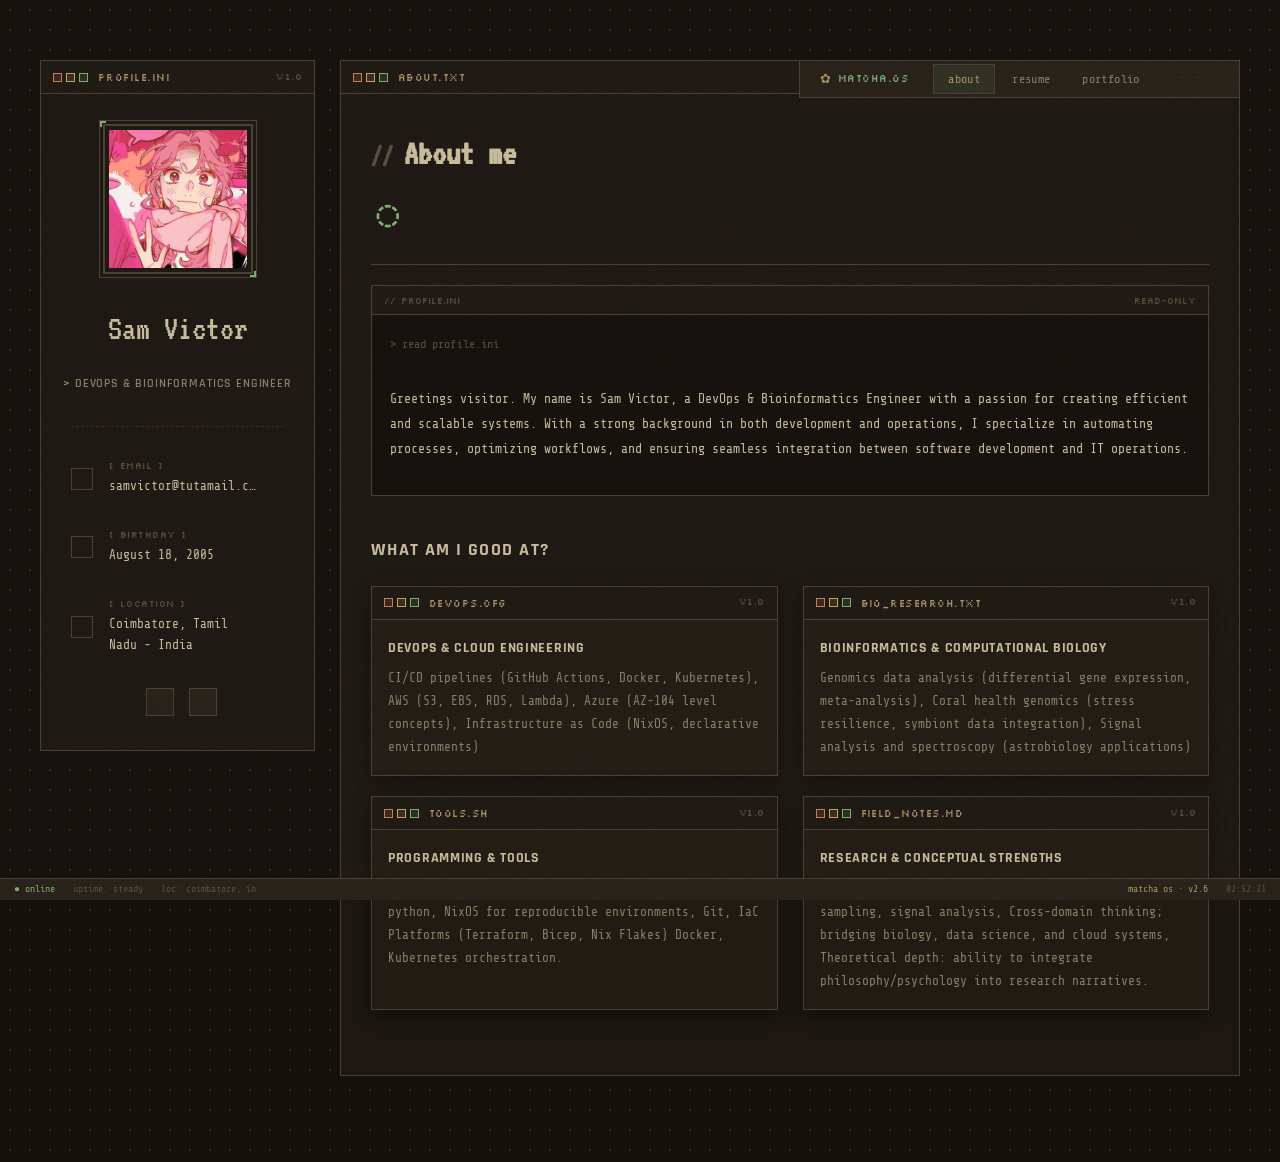
==== index.html @ 885edf14 "changes" ====
<!DOCTYPE html>
<html lang="en">

<head>
  <meta charset="UTF-8">
  <meta http-equiv="X-UA-Compatible" content="IE=edge">
  <meta name="viewport" content="width=device-width, initial-scale=1.0">
  <title>Matcha's Site</title>

  <!--
    - favicon
  -->
  <link rel="shortcut icon" href="./assets/images/logo.ico" type="image/x-icon">

  <!--
    - custom css link
  -->
  <link rel="stylesheet" href="./assets/css/style.css">

  <!--
    - google font link
  -->
  <meta name="theme-color" content="#14100C">
  <link rel="preconnect" href="https://fonts.googleapis.com">
  <link rel="preconnect" href="https://fonts.gstatic.com" crossorigin>
  <link href="https://fonts.googleapis.com/css2?family=Share+Tech+Mono&family=VT323&family=Rajdhani:wght@400;500;600;700&family=Silkscreen:wght@400;700&display=swap" rel="stylesheet">
</head>

<body>

  <!--
    - #MAIN
  -->

  <main>

    <!--
      - #SIDEBAR
    -->

    <aside class="sidebar" data-sidebar>

      <div class="os-window-titlebar">
        <div class="os-window-controls">
          <span class="os-btn os-btn-close"></span>
          <span class="os-btn os-btn-min"></span>
          <span class="os-btn os-btn-max"></span>
        </div>
        <span class="os-window-title">profile.ini</span>
        <span class="os-window-meta">v1.0</span>
      </div>

      <div class="os-window-body">

        <div class="sidebar-info">

          <figure class="avatar-box">
            <img src="./assets/images/my-avatar.png" alt="Sam Victor" width="80">
          </figure>

          <div class="info-content">
            <h1 class="name" title="Richard hanrick">Sam Victor</h1>

            <p class="title">DevOps & Bioinformatics Engineer</p>
          </div>

          <button class="info_more-btn" data-sidebar-btn>
            <span>Show Contacts</span>

            <ion-icon name="chevron-down"></ion-icon>
          </button>

        </div>

        <div class="sidebar-info_more">

          <div class="separator"></div>

          <ul class="contacts-list">

            <li class="contact-item">

              <div class="icon-box">
                <ion-icon name="mail-outline"></ion-icon>
              </div>

              <div class="contact-info">
                <p class="contact-title contact-label">Email</p>

                <a href="mailto:samvictor@tutamail.com" class="contact-link">samvictor@tutamail.com</a>
              </div>

            </li>

            <li class="contact-item">

              <div class="icon-box">
                <ion-icon name="calendar-outline"></ion-icon>
              </div>

              <div class="contact-info">
                <p class="contact-title contact-label">Birthday</p>

                <time datetime="2005-08-18">August 18, 2005</time>
              </div>

            </li>

            <li class="contact-item">

              <div class="icon-box">
                <ion-icon name="location-outline"></ion-icon>
              </div>

              <div class="contact-info">
                <p class="contact-title contact-label">Location</p>

                <address>Coimbatore, Tamil Nadu - India</address>
              </div>

            </li>

          </ul>

          <div class="separator"></div>

          <ul class="social-list">

            <li class="social-item">
              <a href="https://github.com/samvictordr" class="social-link">
                <ion-icon name="logo-github"></ion-icon>
              </a>
            </li>

            <li class="social-item">
              <a href="https://mastodon.social/@matchaswirls" class="social-link">
                <ion-icon name="logo-mastodon"></ion-icon>
              </a>
            </li>

          </ul>

        </div>

      </div>

    </aside>


    <!--
      - #main-content
    -->

    <div class="main-content">

      <!--
        - #NAVBAR
      -->

      <nav class="os-menubar">

        <div class="menubar-brand">
          <span class="brand-leaf">✿</span>
          <span class="brand-name">matcha.os</span>
        </div>

        <ul class="menubar-list">

          <li>
            <button class="menubar-item active" data-nav-link>about</button>
          </li>

          <li>
            <button class="menubar-item" data-nav-link>resume</button>
          </li>

          <li>
            <button class="menubar-item" data-nav-link>portfolio</button>
          </li>

        </ul>

        <div class="menubar-right">
          <span class="menubar-status">· · ·</span>
        </div>

      </nav>


      <!--
        - #ABOUT
      -->

      <article class="about  active" data-page="about">

        <div class="os-window-titlebar">
          <div class="os-window-controls">
            <span class="os-btn os-btn-close"></span>
            <span class="os-btn os-btn-min"></span>
            <span class="os-btn os-btn-max"></span>
          </div>
          <span class="os-window-title">about.txt</span>
          <span class="os-window-meta">v1.0</span>
        </div>

        <div class="os-window-body">

          <header>
            <h2 class="h2 article-title"><span class="title-inner">About me</span></h2>
          </header>

          <section class="about-text">
            <div class="terminal-block">
              <div class="terminal-block-header">
                <span>// profile.ini</span>
                <span class="terminal-meta">read-only</span>
              </div>
              <div class="terminal-block-body">
                <p>
                  Greetings visitor. My name is Sam Victor, a DevOps &amp; Bioinformatics Engineer with a passion for creating efficient and scalable systems. With a strong background in both development and operations, I specialize in automating processes, optimizing workflows, and ensuring seamless integration between software development and IT operations.
                </p>
              </div>
            </div>
          </section>


          <!--
            - service
          -->

          <section class="service">

            <h3 class="h3 service-title">What am I good at?</h3>

            <ul class="service-list">

              <li class="service-item" data-tag="[SYS]">

                <div class="os-window-titlebar">
                  <div class="os-window-controls">
                    <span class="os-btn os-btn-close"></span>
                    <span class="os-btn os-btn-min"></span>
                    <span class="os-btn os-btn-max"></span>
                  </div>
                  <span class="os-window-title">devops.cfg</span>
                  <span class="os-window-meta">v1.0</span>
                </div>

                <div class="os-window-body">
                  <div class="service-content-box">
                    <h4 class="h4 service-item-title">DevOps & Cloud Engineering</h4>

                    <p class="service-item-text">
                      CI/CD pipelines (GitHub Actions, Docker, Kubernetes), AWS (S3, EBS, RDS, Lambda), Azure (AZ-104 level concepts), 
                      Infrastructure as Code (NixOS, declarative environments)
                    </p>
                  </div>
                </div>

              </li>

              <li class="service-item" data-tag="[BIO]">

                <div class="os-window-titlebar">
                  <div class="os-window-controls">
                    <span class="os-btn os-btn-close"></span>
                    <span class="os-btn os-btn-min"></span>
                    <span class="os-btn os-btn-max"></span>
                  </div>
                  <span class="os-window-title">bio_research.txt</span>
                  <span class="os-window-meta">v1.0</span>
                </div>

                <div class="os-window-body">
                  <div class="service-content-box">
                    <h4 class="h4 service-item-title">Bioinformatics & Computational Biology</h4>

                    <p class="service-item-text">
                      Genomics data analysis (differential gene expression, meta-analysis), Coral health genomics (stress resilience, symbiont data integration), Signal analysis and spectroscopy (astrobiology applications)
                    </p>
                  </div>
                </div>

              </li>

              <li class="service-item" data-tag="[CODE]">

                <div class="os-window-titlebar">
                  <div class="os-window-controls">
                    <span class="os-btn os-btn-close"></span>
                    <span class="os-btn os-btn-min"></span>
                    <span class="os-btn os-btn-max"></span>
                  </div>
                  <span class="os-window-title">tools.sh</span>
                  <span class="os-window-meta">v1.0</span>
                </div>

                <div class="os-window-body">
                  <div class="service-content-box">
                    <h4 class="h4 service-item-title">Programming & Tools</h4>

                    <p class="service-item-text">
                      Data Pipelines and Streamlit rapid app creation using python, NixOS for reproducible environments, Git, IaC Platforms (Terraform, Bicep, Nix Flakes) Docker, Kubernetes orchestration.
                    </p>
                  </div>
                </div>

              </li>

              <li class="service-item" data-tag="[RES]">

                <div class="os-window-titlebar">
                  <div class="os-window-controls">
                    <span class="os-btn os-btn-close"></span>
                    <span class="os-btn os-btn-min"></span>
                    <span class="os-btn os-btn-max"></span>
                  </div>
                  <span class="os-window-title">field_notes.md</span>
                  <span class="os-window-meta">v1.0</span>
                </div>

                <div class="os-window-body">
                  <div class="service-content-box">
                    <h4 class="h4 service-item-title">Research & Conceptual Strengths</h4>

                    <p class="service-item-text">
                      Marine Genomics and focus/keen interest in eDNA sampling, signal analysis, Cross-domain thinking; bridging biology, data science, and cloud systems, Theoretical depth: ability to integrate philosophy/psychology into research narratives.
                    </p>
                  </div>
                </div>

              </li>

            </ul>

          </section>
          

          <div class="modal-container" data-modal-container>

            <div class="overlay" data-overlay></div>

            <section class="testimonials-modal">

              <button class="modal-close-btn" data-modal-close-btn>
                <ion-icon name="close-outline"></ion-icon>
              </button>

              <div class="modal-img-wrapper">
                <figure class="modal-avatar-box">
                  <img src="./assets/images/avatar-1.png" alt="Daniel lewis" width="80" data-modal-img>
                </figure>

                <img src="./assets/images/icon-quote.svg" alt="quote icon">
              </div>

              <div class="modal-content">

                <h4 class="h3 modal-title" data-modal-title>Daniel lewis</h4>

                <time datetime="2021-06-14">14 June, 2021</time>

                <div data-modal-text>
                  <p>
                    Richard was hired to create a corporate identity. We were very pleased with the work done. She has a
                    lot of experience
                    and is very concerned about the needs of client. Lorem ipsum dolor sit amet, ullamcous cididt
                    consectetur adipiscing
                    elit, seds do et eiusmod tempor incididunt ut laborels dolore magnarels alia.
                  </p>
                </div>

              </div>

            </section>

          </div>

        </div>

      </article>


      <!--
        - #RESUME
      -->

      <article class="resume" data-page="resume">

        <div class="os-window-titlebar">
          <div class="os-window-controls">
            <span class="os-btn os-btn-close"></span>
            <span class="os-btn os-btn-min"></span>
            <span class="os-btn os-btn-max"></span>
          </div>
          <span class="os-window-title">resume.log</span>
          <span class="os-window-meta">v1.0</span>
        </div>

        <div class="os-window-body">

          <header>
            <h2 class="h2 article-title"><span class="title-inner">Resume</span></h2>
          </header>

          <section class="timeline">

            <div class="title-wrapper">
              <div class="icon-box">
                <ion-icon name="book-outline"></ion-icon>
              </div>

              <h3 class="h3">Education</h3>
            </div>

            <ol class="timeline-list">

              <li class="timeline-item">

                <h4 class="h4 timeline-item-title">Sri Eshwar College of Engineering</h4>

                <span class="timeline-date">2023 — 2027, Bachelor of Computer Science</span>

                <p class="timeline-text">
                  Took up major courses in Computer Science, including software engineering protocols, agile development, and cloud computing.
                </p>

              </li>

            </ol>

          </section>

          <section class="timeline">

            <div class="title-wrapper">
              <div class="icon-box">
                <ion-icon name="book-outline"></ion-icon>
              </div>

              <h3 class="h3">Experience</h3>
            </div>

            <ol class="timeline-list">

              <li class="timeline-item">

                <h4 class="h4 timeline-item-title">DevOps Intern @ Elevate Labs</h4>

                <span class="timeline-date">August 4, 2025 — Present</span>

                <p class="timeline-text">
                  Assisting in the development and deployment of CI/CD pipelines, automated testing, and infrastructure management using tools like Docker and Kubernetes.
                </p>

              </li>

            </ol>

          </section>

          <section class="skill">

            <span class="skill-loading-label">reading skills.csv...</span>

            <div class="os-window skill-window">
              <div class="os-window-titlebar">
                <div class="os-window-controls">
                  <span class="os-btn os-btn-close"></span>
                  <span class="os-btn os-btn-min"></span>
                  <span class="os-btn os-btn-max"></span>
                </div>
                <span class="os-window-title">skills.csv</span>
                <span class="os-window-meta">v1.0</span>
              </div>

              <div class="os-window-body">

                <ul class="skills-list">

                  <li class="skills-item">

                    <div class="title-wrapper">
                      <h5 class="h5">Azure Architecture</h5>
                      <data value="80">80%</data>
                    </div>

                    <div class="skill-progress-bg">
                      <div class="skill-progress-fill" style="width: 80%;"></div>
                    </div>

                  </li>

                  <li class="skills-item">

                    <div class="title-wrapper">
                      <h5 class="h5">Linux Administration and CI/CD</h5>
                      <data value="70">70%</data>
                    </div>

                    <div class="skill-progress-bg">
                      <div class="skill-progress-fill" style="width: 70%;"></div>
                    </div>

                  </li>

                  <li class="skills-item">

                    <div class="title-wrapper">
                      <h5 class="h5">IT Infrastructure Modelling</h5>
                      <data value="90">90%</data>
                    </div>

                    <div class="skill-progress-bg">
                      <div class="skill-progress-fill" style="width: 90%;"></div>
                    </div>

                  </li>

                  <li class="skills-item">

                    <div class="title-wrapper">
                      <h5 class="h5">Bioinformatics and COmputational Biology</h5>
                      <data value="75">75%</data>
                    </div>

                    <div class="skill-progress-bg">
                      <div class="skill-progress-fill" style="width: 75%;"></div>
                    </div>

                  </li>

                </ul>

              </div>
            </div>

          </section>

        </div>

      </article>


      <!--
        - #PORTFOLIO
      -->

      <article class="portfolio" data-page="portfolio">

        <div class="os-window-titlebar">
          <div class="os-window-controls">
            <span class="os-btn os-btn-close"></span>
            <span class="os-btn os-btn-min"></span>
            <span class="os-btn os-btn-max"></span>
          </div>
          <span class="os-window-title">projects/</span>
          <span class="os-window-meta">v1.0</span>
        </div>

        <div class="os-window-body">

          <header>
            <h2 class="h2 article-title"><span class="title-inner">Portfolio</span></h2>
          </header>

          <section class="projects">

            <ul class="filter-list">

              <li class="filter-item">
                <button class="active" data-filter-btn>All</button>
              </li>

              <li class="filter-item">
                <button data-filter-btn>Computational Biology</button>
              </li>

              <li class="filter-item">
                <button data-filter-btn>Genomics</button>
              </li>

            </ul>

            <div class="filter-select-box">

              <button class="filter-select" data-select>

                <div class="select-value" data-selecct-value>Select category</div>

                <div class="select-icon">
                  <ion-icon name="chevron-down"></ion-icon>
                </div>

              </button>

              <ul class="select-list">

                <li class="select-item">
                  <button data-select-item>All</button>
                </li>

                <li class="select-item">
                  <button data-select-item>Computational Biology</button>
                </li>

                <li class="select-item">
                  <button data-select-item>Genomics</button>
                </li>

              </ul>

            </div>

            <ul class="project-list">

              <li class="project-item active" data-filter-item data-category="Computational Biology">
                <a href="https://github.com/samvictordr/reefgene-exp-sim">

                  <div class="os-window">
                    <div class="os-window-titlebar">
                      <div class="os-window-controls">
                        <span class="os-btn os-btn-close"></span>
                        <span class="os-btn os-btn-min"></span>
                        <span class="os-btn os-btn-max"></span>
                      </div>
                      <span class="os-window-title">project_01/</span>
                      <span class="os-window-meta">v1.0</span>
                    </div>

                    <figure class="project-img">
                      <div class="project-item-icon-box">
                        <ion-icon name="eye-outline"></ion-icon>
                      </div>
                      <img src="./assets/images/project-1.jpg" alt="Coral Gene expressions simulator" loading="lazy">
                    </figure>

                    <h3 class="project-title">Coral Gene expressions simulator</h3>
                    <p class="project-category">Computational Biology</p>
                  </div>

                </a>
              </li>

              <li class="project-item active" data-filter-item data-category="Genomics">
                <a href="https://github.com/samvictordr/gene-mut-tracker">

                  <div class="os-window">
                    <div class="os-window-titlebar">
                      <div class="os-window-controls">
                        <span class="os-btn os-btn-close"></span>
                        <span class="os-btn os-btn-min"></span>
                        <span class="os-btn os-btn-max"></span>
                      </div>
                      <span class="os-window-title">project_02/</span>
                      <span class="os-window-meta">v1.0</span>
                    </div>

                    <figure class="project-img">
                      <div class="project-item-icon-box">
                        <ion-icon name="eye-outline"></ion-icon>
                      </div>
                      <img src="./assets/images/project-2.png" alt="Gene Mutations Tracking and Analysis Portal" loading="lazy">
                    </figure>

                    <h3 class="project-title">Gene Mutations Tracking and Analysis Portal</h3>
                    <p class="project-category">Genomics</p>
                  </div>

                </a>
              </li>

            </ul>

          </section>

        </div>

      </article>


      <!--
        - #BLOG
      

      <article class="blog" data-page="blog">

        <header>
          <h2 class="h2 article-title">Blog</h2>
        </header>

        <section class="blog-posts">

          <ul class="blog-posts-list">

            <li class="blog-post-item">
              <a href="#">

                <figure class="blog-banner-box">
                  <img src="./assets/images/blog-1.jpg" alt="Design conferences in 2022" loading="lazy">
                </figure>

                <div class="blog-content">

                  <div class="blog-meta">
                    <p class="blog-category">Design</p>

                    <span class="dot"></span>

                    <time datetime="2022-02-23">Fab 23, 2022</time>
                  </div>

                  <h3 class="h3 blog-item-title">Design conferences in 2022</h3>

                  <p class="blog-text">
                    Veritatis et quasi architecto beatae vitae dicta sunt, explicabo.
                  </p>

                </div>

              </a>
            </li>

            <li class="blog-post-item">
              <a href="#">

                <figure class="blog-banner-box">
                  <img src="./assets/images/blog-2.jpg" alt="Best fonts every designer" loading="lazy">
                </figure>

                <div class="blog-content">

                  <div class="blog-meta">
                    <p class="blog-category">Design</p>

                    <span class="dot"></span>

                    <time datetime="2022-02-23">Fab 23, 2022</time>
                  </div>

                  <h3 class="h3 blog-item-title">Best fonts every designer</h3>

                  <p class="blog-text">
                    Sed ut perspiciatis, nam libero tempore, cum soluta nobis est eligendi.
                  </p>

                </div>

              </a>
            </li>

            <li class="blog-post-item">
              <a href="#">

                <figure class="blog-banner-box">
                  <img src="./assets/images/blog-3.jpg" alt="Design digest #80" loading="lazy">
                </figure>

                <div class="blog-content">

                  <div class="blog-meta">
                    <p class="blog-category">Design</p>

                    <span class="dot"></span>

                    <time datetime="2022-02-23">Fab 23, 2022</time>
                  </div>

                  <h3 class="h3 blog-item-title">Design digest #80</h3>

                  <p class="blog-text">
                    Excepteur sint occaecat cupidatat no proident, quis nostrum exercitationem ullam corporis suscipit.
                  </p>

                </div>

              </a>
            </li>

            <li class="blog-post-item">
              <a href="#">

                <figure class="blog-banner-box">
                  <img src="./assets/images/blog-4.jpg" alt="UI interactions of the week" loading="lazy">
                </figure>

                <div class="blog-content">

                  <div class="blog-meta">
                    <p class="blog-category">Design</p>

                    <span class="dot"></span>

                    <time datetime="2022-02-23">Fab 23, 2022</time>
                  </div>

                  <h3 class="h3 blog-item-title">UI interactions of the week</h3>

                  <p class="blog-text">
                    Enim ad minim veniam, consectetur adipiscing elit, quis nostrud exercitation ullamco laboris nisi.
                  </p>

                </div>

              </a>
            </li>

            <li class="blog-post-item">
              <a href="#">

                <figure class="blog-banner-box">
                  <img src="./assets/images/blog-5.jpg" alt="The forgotten art of spacing" loading="lazy">
                </figure>

                <div class="blog-content">

                  <div class="blog-meta">
                    <p class="blog-category">Design</p>

                    <span class="dot"></span>

                    <time datetime="2022-02-23">Fab 23, 2022</time>
                  </div>

                  <h3 class="h3 blog-item-title">The forgotten art of spacing</h3>

                  <p class="blog-text">
                    Maxime placeat, sed do eiusmod tempor incididunt ut labore et dolore magna aliqua.
                  </p>

                </div>

              </a>
            </li>

            <li class="blog-post-item">
              <a href="#">

                <figure class="blog-banner-box">
                  <img src="./assets/images/blog-6.jpg" alt="Design digest #79" loading="lazy">
                </figure>

                <div class="blog-content">

                  <div class="blog-meta">
                    <p class="blog-category">Design</p>

                    <span class="dot"></span>

                    <time datetime="2022-02-23">Fab 23, 2022</time>
                  </div>

                  <h3 class="h3 blog-item-title">Design digest #79</h3>

                  <p class="blog-text">
                    Optio cumque nihil impedit uo minus quod maxime placeat, velit esse cillum.
                  </p>

                </div>

              </a>
            </li>

          </ul>

        </section>

      </article> -->

    </div>

  </main>


  <!--
    - #STATUS BAR
  -->

  <div class="os-statusbar">
    <span class="status-ok">● online</span>
    <span class="status-dim">uptime: steady</span>
    <span class="status-dim">loc: coimbatore, in</span>
    <span class="status-spacer"></span>
    <span class="status-warm">matcha os · v2.6</span>
    <span class="status-dim" id="os-clock">--:--:--</span>
  </div>


  <!--
    - custom js link
  -->
  <script src="./assets/js/script.js"></script>

  <!--
    - ionicon link
  -->
  <script type="module" src="https://unpkg.com/ionicons@5.5.2/dist/ionicons/ionicons.esm.js"></script>
  <script nomodule src="https://unpkg.com/ionicons@5.5.2/dist/ionicons/ionicons.js"></script>

  <!--
    - clock script
  -->
  <script>
    (function() {
      function tick() {
        var el = document.getElementById('os-clock');
        if (el) el.textContent = new Date().toLocaleTimeString('en-GB');
      }
      tick();
      setInterval(tick, 1000);
    })();
  </script>

</body>

</html>
---- assets/css/style.css ----
/*-----------------------------------*\
  #style.css — Matcha Garden OS / Cozy Retro-PC
\*-----------------------------------*/

/* ================================
   CUSTOM PROPERTIES
   ================================ */

:root {
  /* Backgrounds — warm dark, not cold black */
  --bg:          #14100C;
  --bg-raise:    #1C1712;
  --bg-mid:      #272018;
  --bg-card:     #211B13;

  /* Structural */
  --border:      #4A3F2F;
  --border-soft: rgba(74, 63, 47, 0.5);

  /* Text */
  --text-primary:   #C8BB9A;
  --text-secondary: #8A7D65;
  --text-dim:       #574E3C;

  /* Accent — earthy sage matcha */
  --accent:        #7BAF6E;
  --accent-warm:   #A89060;
  --accent-dim:    rgba(123, 175, 110, 0.1);
  --accent-glow:   rgba(123, 175, 110, 0.2);

  /* Window chrome */
  --titlebar-bg:   #1E1812;
  --btn-close:     #C47B5A;
  --btn-min:       #C4A35A;
  --btn-max:       #7BAF6E;
}


/* ================================
   RESET
   ================================ */

*, *::before, *::after {
  margin: 0;
  padding: 0;
  box-sizing: border-box;
  transition: color 0.15s ease, border-color 0.2s ease,
              background 0.2s ease, box-shadow 0.2s ease,
              transform 0.15s ease;
}

a { text-decoration: none; color: var(--accent); }
a:hover { color: var(--accent-warm); }

li { list-style: none; }

img, ion-icon, a, button, time, span { display: block; }

button {
  font: inherit;
  background: none;
  border: none;
  text-align: left;
  cursor: crosshair !important;
}

input, textarea {
  display: block;
  width: 100%;
  background: none;
  font: inherit;
}

*, button, a { cursor: crosshair !important; }

::selection { background: var(--accent); color: var(--bg); }

:focus-visible {
  outline: 1px solid var(--accent);
  outline-offset: 2px;
}

html {
  font-family: 'Share Tech Mono', monospace;
}

body {
  background-color: var(--bg);
  background-image: radial-gradient(circle, rgba(74, 63, 47, 0.5) 1px, transparent 1px);
  background-size: 20px 20px;
  color: var(--text-primary);
  padding-bottom: 26px;
  font-size: 0.85rem;
  line-height: 1.7;
}

/* Warm Grain Texture Overlay */
body::after {
  content: '';
  position: fixed;
  inset: 0;
  pointer-events: none;
  z-index: 9999;
  opacity: 0.035;
  background-image: url("data:image/svg+xml,%3Csvg viewBox='0 0 256 256' xmlns='http://www.w3.org/2000/svg'%3E%3Cfilter id='noise'%3E%3CfeTurbulence type='fractalNoise' baseFrequency='0.9' numOctaves='4' stitchTiles='stitch'/%3E%3C/filter%3E%3Crect width='100%25' height='100%25' filter='url(%23noise)' opacity='1'/%3E%3C/svg%3E");
  background-repeat: repeat;
  background-size: 200px 200px;
}


/* ================================
   SCROLLBAR
   ================================ */

::-webkit-scrollbar       { width: 4px; height: 4px; }
::-webkit-scrollbar-track { background: var(--bg); }
::-webkit-scrollbar-thumb { background: var(--border); }
::-webkit-scrollbar-thumb:hover { background: var(--accent); }


/* ================================
   WARM SHADOW UTILITIES
   ================================ */

.warm-shadow {
  box-shadow: 0 2px 12px rgba(0, 0, 0, 0.5), 0 1px 3px rgba(0, 0, 0, 0.3);
}

.accent-shadow {
  box-shadow: 0 0 10px rgba(123, 175, 110, 0.15);
}

.focus-ring {
  outline: 1px solid var(--accent);
  outline-offset: 2px;
}


/* ================================
   ANIMATIONS
   ================================ */

@keyframes blink-soft {
  0%, 100% { opacity: 1; }
  50%      { opacity: 0.15; }
}

@keyframes fadeInUp {
  from { opacity: 0; transform: translateY(8px); }
  to   { opacity: 1; transform: translateY(0); }
}

@keyframes warmPulse {
  0%, 100% { border-color: var(--border); }
  50%      { border-color: var(--accent); }
}

@keyframes fade {
  0%   { opacity: 0; }
  100% { opacity: 1; }
}

@keyframes scaleUp {
  0%   { transform: scale(0.5); }
  100% { transform: scale(1); }
}


/* ================================
   OS WINDOW CHROME
   ================================ */

.os-window {
  border: 1px solid var(--border);
  background: var(--bg-card);
  display: flex;
  flex-direction: column;
  animation: fadeInUp 0.35s ease forwards;
  box-shadow: 0 4px 16px rgba(0, 0, 0, 0.4);
}

.os-window-titlebar {
  display: flex;
  align-items: center;
  gap: 10px;
  padding: 7px 12px;
  background: var(--titlebar-bg);
  border-bottom: 1px solid var(--border);
  font-family: 'Silkscreen', monospace;
  font-size: 0.6rem;
  color: var(--accent-warm);
  letter-spacing: 0.05em;
  flex-shrink: 0;
  min-height: 33px;
}

.os-window-controls {
  display: flex;
  gap: 4px;
  align-items: center;
}

.os-btn {
  display: inline-block;
  width: 9px;
  height: 9px;
  border: 1px solid var(--border);
  background: var(--bg);
}
.os-btn-close { border-color: var(--btn-close); background: rgba(196, 123, 90, 0.15); }
.os-btn-min   { border-color: var(--btn-min);   background: rgba(196, 163, 90, 0.15); }
.os-btn-max   { border-color: var(--btn-max);   background: rgba(123, 175, 110, 0.15); }

.os-window-title {
  flex: 1;
  color: var(--accent-warm);
  white-space: nowrap;
  overflow: hidden;
  text-overflow: ellipsis;
}

.os-window-meta {
  color: var(--text-dim);
  font-size: 0.55rem;
  white-space: nowrap;
}

.os-window-body {
  padding: 20px;
  flex: 1;
}


/* ================================
   STATUS BAR
   ================================ */

.os-statusbar {
  position: fixed;
  bottom: 0;
  left: 0;
  right: 0;
  height: 22px;
  background: var(--bg-mid);
  border-top: 1px solid var(--border);
  display: flex;
  align-items: center;
  padding: 0 14px;
  gap: 18px;
  z-index: 1000;
  font-family: 'Share Tech Mono', monospace;
  font-size: 0.62rem;
}

.status-dim  { color: var(--text-dim); }
.status-ok   { color: var(--accent); }
.status-warm { color: var(--accent-warm); }
.status-spacer { flex: 1; }

/* Legacy class mapping */
.status-item   { color: var(--text-dim); }
.status-accent { color: var(--accent-warm); }


/* ================================
   MENUBAR / NAVBAR
   ================================ */

.os-menubar {
  display: flex;
  align-items: center;
  background: var(--bg-mid);
  border-bottom: 1px solid var(--border);
  padding: 0 16px;
  gap: 24px;
  height: 38px;
  z-index: 5;
  animation: fadeInUp 0.35s ease backwards;
  animation-delay: 0.1s;
}

.menubar-brand {
  font-family: 'Silkscreen', monospace;
  font-size: 0.65rem;
  color: var(--accent);
  letter-spacing: 0.05em;
  display: flex;
  align-items: center;
  gap: 6px;
}

.brand-leaf { color: var(--accent-warm); font-size: 0.8rem; }

/* Hide old bracket elements */
.brand-bracket { display: none; }

.menubar-list {
  display: flex;
  list-style: none;
  gap: 2px;
  flex: 1;
  margin: 0;
  padding: 0;
}

.menubar-item {
  font-family: 'Share Tech Mono', monospace;
  font-size: 0.75rem;
  color: var(--text-secondary);
  background: transparent;
  border: 1px solid transparent;
  padding: 4px 14px;
  cursor: crosshair !important;
  text-transform: lowercase;
  transition: all 0.15s ease;
  letter-spacing: 0.03em;
}

/* Remove old F-key prefixes */
.menubar-list li:nth-child(1) .menubar-item::before,
.menubar-list li:nth-child(2) .menubar-item::before,
.menubar-list li:nth-child(3) .menubar-item::before {
  content: none;
}

.menubar-item:hover,
.menubar-item.active {
  color: var(--accent-warm);
  border-color: var(--border);
  background: var(--accent-dim);
}

.menubar-right {
  display: flex;
  align-items: center;
}

.menubar-status {
  font-family: 'Share Tech Mono', monospace;
  font-size: 0.65rem;
  color: var(--text-dim);
  animation: blink-soft 3s step-end infinite;
  letter-spacing: 0.2em;
}


/* ================================
   MAIN LAYOUT
   ================================ */

main {
  margin: 15px 12px;
  margin-bottom: 40px;
  min-width: 259px;
}

.main-content {
  position: relative;
  width: 100%;
}


/* ================================
   SIDEBAR
   ================================ */

.sidebar {
  margin-bottom: 15px;
  max-height: 150px;
  overflow: hidden;
  transition: 0.5s ease-in-out;
  border: 1px solid var(--border);
  background: var(--bg-raise);
  animation: fadeInUp 0.35s ease forwards;
  z-index: 1;
  display: flex;
  flex-direction: column;
  padding: 0;
}

.sidebar .os-window-titlebar {
  flex-shrink: 0;
}

.sidebar.active {
  max-height: 600px;
}

.sidebar .os-window-body {
  padding: 15px;
  overflow: hidden;
}

.sidebar-info {
  position: relative;
  display: flex;
  justify-content: flex-start;
  align-items: center;
  gap: 15px;
}

.avatar-box {
  position: relative;
  display: inline-block;
  padding: 4px;
  border: 2px solid var(--border);
  box-shadow: 0 0 0 3px var(--bg-raise), 0 0 0 4px var(--border);
  overflow: visible;
  width: 80px;
  height: 80px;
  flex-shrink: 0;
  transition: border-color 0.2s ease;
}

.avatar-box:hover {
  border-color: var(--accent);
}

.avatar-box::before {
  content: '';
  position: absolute;
  top: -5px;
  left: -5px;
  width: 6px;
  height: 6px;
  border-top: 2px solid var(--accent);
  border-left: 2px solid var(--accent);
}

.avatar-box::after {
  content: '';
  position: absolute;
  bottom: -5px;
  right: -5px;
  width: 6px;
  height: 6px;
  border-bottom: 2px solid var(--accent);
  border-right: 2px solid var(--accent);
}

.avatar-box img {
  width: 100%;
  height: 100%;
  object-fit: cover;
  display: block;
}

.info-content .name {
  color: var(--text-primary);
  font-family: 'VT323', monospace;
  font-size: 2.2rem;
  font-weight: 400;
  margin-bottom: 6px;
}

.info-content .title {
  color: var(--text-secondary);
  font-family: 'Rajdhani', monospace;
  font-size: 0.75rem;
  font-weight: 600;
  text-transform: uppercase;
  letter-spacing: 0.08em;
  background: none;
  width: max-content;
  padding: 0;
}

.info-content .title::before {
  content: '> ';
  color: var(--accent);
}

/* Show Contacts button */
.info_more-btn {
  position: absolute;
  top: -15px;
  right: -15px;
  font-family: 'Share Tech Mono', monospace;
  font-size: 0.75rem;
  text-transform: lowercase;
  letter-spacing: 0.03em;
  color: var(--text-secondary);
  background: var(--bg-mid);
  border: 1px solid var(--border);
  padding: 10px;
  transition: all 0.15s ease;
  z-index: 1;
}

.info_more-btn::before {
  content: '\25B6 ';
  color: var(--accent);
  animation: blink-soft 1.5s step-end infinite;
}

.info_more-btn:hover,
.info_more-btn:focus {
  background: var(--accent-dim);
  border-color: var(--accent);
  color: var(--accent-warm);
}

.info_more-btn span { display: none; }
.info_more-btn ion-icon { display: none; }

.sidebar-info_more {
  opacity: 0;
  visibility: hidden;
  transition: 0.5s ease-in-out;
}

.sidebar.active .sidebar-info_more {
  opacity: 1;
  visibility: visible;
}

/* Separator */
.separator {
  width: 100%;
  height: 1px;
  margin: 16px 0;
  border: none;
  border-top: 1px dashed var(--border-soft);
}

.separator::before {
  content: none;
}

/* Contacts */
.contacts-list {
  display: grid;
  grid-template-columns: 1fr;
  gap: 16px;
}

.contact-item {
  min-width: 100%;
  display: flex;
  align-items: center;
  gap: 16px;
}

.icon-box {
  width: 22px;
  height: 22px;
  display: flex;
  justify-content: center;
  align-items: center;
  border: 1px solid var(--border);
  background: transparent;
  color: var(--accent);
  font-size: 12px;
  flex-shrink: 0;
}

.icon-box ion-icon { --ionicon-stroke-width: 35px; }

.contact-info {
  max-width: calc(100% - 46px);
  width: calc(100% - 46px);
}

.contact-title {
  color: var(--text-dim);
  font-family: 'Silkscreen', monospace;
  font-size: 0.55rem;
  text-transform: lowercase;
  letter-spacing: 0.05em;
  margin-bottom: 2px;
}

.contact-title.contact-label::before { content: '[ '; color: var(--text-dim); }
.contact-title.contact-label::after  { content: ' ]'; color: var(--text-dim); }

.contact-info :is(.contact-link, time, address) {
  color: var(--text-primary);
  font-family: 'Share Tech Mono', monospace;
  font-size: 0.78rem;
}

.contact-info address { font-style: normal; }

/* Social */
.social-list {
  display: flex;
  justify-content: flex-start;
  align-items: center;
  gap: 15px;
  padding-bottom: 4px;
  padding-left: 7px;
}

.social-item .social-link {
  color: var(--text-secondary);
  font-size: 18px;
  width: 28px;
  height: 28px;
  display: flex;
  align-items: center;
  justify-content: center;
  border: 1px solid var(--border);
  background: var(--bg-mid);
  transition: all 0.15s ease;
}

.social-item .social-link:hover {
  border-color: var(--accent);
  color: var(--accent);
}


/* ================================
   ARTICLES (pages)
   ================================ */

article {
  display: none;
  border: 1px solid var(--border);
  background: var(--bg-raise);
  z-index: 1;
  padding: 0;
}

article.active {
  display: flex;
  flex-direction: column;
  animation: fade 0.5s ease backwards;
  animation-delay: 0.2s;
}

article > .os-window-titlebar {
  flex-shrink: 0;
}

article > .os-window-body {
  padding: 20px;
  flex: 1;
}

/* Article titles */
.article-title {
  font-family: 'VT323', monospace;
  font-size: 2.8rem;
  color: var(--text-primary);
  padding-bottom: 10px;
  border-bottom: 1px solid var(--border);
  margin-bottom: 20px;
  position: relative;
  animation: fadeInUp 0.3s ease forwards;
}

.article-title .title-inner::before {
  content: '// ';
  color: var(--text-dim);
  font-size: 0.75em;
}

.article-title::after {
  content: '\25CC';
  color: var(--accent);
  animation: blink-soft 1.5s step-end infinite;
  font-size: 0.8em;
  margin-left: 4px;
}

/* Headings */
.h2 {
  font-family: 'VT323', monospace;
  font-size: 2.2rem;
  color: var(--text-primary);
}

.h3 {
  font-family: 'Rajdhani', monospace;
  font-size: 1.1rem;
  font-weight: 700;
  letter-spacing: 0.08em;
  text-transform: uppercase;
  color: var(--text-primary);
}

.h4 {
  font-family: 'Rajdhani', monospace;
  font-size: 1rem;
  font-weight: 700;
  letter-spacing: 0.05em;
  text-transform: uppercase;
  color: var(--text-primary);
}

.h5 {
  font-family: 'Rajdhani', monospace;
  font-size: 0.8rem;
  font-weight: 600;
  letter-spacing: 0.05em;
  text-transform: uppercase;
  color: var(--text-primary);
}

.has-scrollbar::-webkit-scrollbar { width: 4px; height: 4px; }
.has-scrollbar::-webkit-scrollbar-track { background: var(--bg); }
.has-scrollbar::-webkit-scrollbar-thumb { background: var(--border); }
.has-scrollbar::-webkit-scrollbar-button { width: 20px; }


/* ================================
   ABOUT PAGE
   ================================ */

.about .article-title { margin-bottom: 15px; }

/* Terminal block for bio */
.terminal-block {
  border: 1px solid var(--border);
  background: var(--bg);
  margin-bottom: 20px;
}

.terminal-block-header {
  display: flex;
  justify-content: space-between;
  padding: 6px 12px;
  background: var(--titlebar-bg);
  border-bottom: 1px solid var(--border);
  font-family: 'Silkscreen', monospace;
  font-size: 0.58rem;
  color: var(--text-dim);
}

.terminal-meta {
  color: var(--text-dim);
}

.terminal-block-body {
  padding: 18px;
  font-family: 'Share Tech Mono', monospace;
  font-size: 0.82rem;
  color: var(--text-primary);
  line-height: 1.9;
}

.terminal-block-body p::before {
  content: '> read profile.ini\A\A';
  white-space: pre;
  color: var(--text-dim);
  display: block;
  margin-bottom: 8px;
  font-size: 0.75rem;
}

/* About text fallback */
.about-text {
  color: var(--text-primary);
  font-family: 'Share Tech Mono', monospace;
  font-size: 0.83rem;
  line-height: 1.8;
  margin-bottom: 20px;
}

.about-text p { margin-bottom: 15px; }

/* Service */
.service { margin-bottom: 35px; }

.service-title {
  margin-bottom: 20px;
  font-family: 'Rajdhani', monospace;
  font-weight: 700;
  text-transform: uppercase;
  letter-spacing: 0.08em;
  color: var(--text-primary);
}

.service-list {
  display: grid;
  grid-template-columns: 1fr;
  gap: 20px;
}

/* Service items as mini os-windows */
.service-item {
  position: relative;
  border: 1px solid var(--border);
  background: var(--bg-card);
  display: flex;
  flex-direction: column;
  transition: all 0.15s ease;
  box-shadow: 0 4px 16px rgba(0, 0, 0, 0.4);
}

.service-item > .os-window-titlebar {
  border-top: none;
}

.service-item > .os-window-body {
  padding: 16px;
}

.service-item:hover {
  border-color: var(--accent);
  box-shadow: 0 4px 16px rgba(0, 0, 0, 0.4);
  transform: translateY(-2px);
}

.service-icon-box { display: none; }

.service-content-box { text-align: left; }

.service-item-title {
  margin-bottom: 7px;
  font-family: 'Rajdhani', monospace;
  font-weight: 700;
  text-transform: uppercase;
  color: var(--text-primary);
  letter-spacing: 0.05em;
  font-size: 0.9rem;
}

.service-item-text {
  color: var(--text-secondary);
  font-family: 'Share Tech Mono', monospace;
  font-size: 0.8rem;
  line-height: 1.8;
}


/* ================================
   MODAL / TESTIMONIALS
   ================================ */

.testimonials { margin-bottom: 30px; }
.testimonials-title { margin-bottom: 20px; }

.testimonials-list {
  display: flex;
  justify-content: flex-start;
  align-items: flex-start;
  gap: 15px;
  margin: 0 -15px;
  padding: 25px 15px;
  padding-bottom: 35px;
  overflow-x: auto;
  scroll-behavior: smooth;
  overscroll-behavior-inline: contain;
  scroll-snap-type: inline mandatory;
}

.testimonials-item {
  min-width: 100%;
  scroll-snap-align: center;
}

.testimonials-avatar-box {
  position: absolute;
  top: 0;
  left: 0;
  transform: translate(15px, -25px);
  background: var(--bg-raise);
  border: 1px solid var(--border);
}

.testimonials-item-title { margin-bottom: 7px; }

.testimonials-text {
  color: var(--text-primary);
  font-family: 'Share Tech Mono', monospace;
  font-size: 0.85rem;
  line-height: 1.6;
  display: -webkit-box;
  line-clamp: 4;
  -webkit-line-clamp: 4;
  -webkit-box-orient: vertical;
  overflow: hidden;
}

.content-card {
  position: relative;
  background: var(--bg-raise);
  padding: 15px;
  padding-top: 45px;
  border: 1px solid var(--border);
  z-index: 1;
}

.content-card::before { display: none; }

.modal-container {
  position: fixed;
  top: 0;
  left: 0;
  width: 100%;
  height: 100%;
  display: flex;
  justify-content: center;
  align-items: center;
  overflow-y: auto;
  overscroll-behavior: contain;
  z-index: 20;
  pointer-events: none;
  visibility: hidden;
}

.modal-container::-webkit-scrollbar { display: none; }

.modal-container.active {
  pointer-events: all;
  visibility: visible;
}

.overlay {
  position: fixed;
  top: 0;
  left: 0;
  width: 100%;
  height: 100vh;
  background: var(--bg);
  opacity: 0;
  visibility: hidden;
  pointer-events: none;
  z-index: 1;
  transition: all 0.15s ease;
}

.overlay.active {
  opacity: 0.8;
  visibility: visible;
  pointer-events: all;
}

.testimonials-modal {
  background: var(--bg-raise);
  position: relative;
  padding: 15px;
  margin: 15px 12px;
  border: 1px solid var(--border);
  transform: scale(1.2);
  opacity: 0;
  transition: all 0.15s ease;
  z-index: 2;
}

.modal-container.active .testimonials-modal {
  transform: scale(1);
  opacity: 1;
}

.modal-close-btn {
  position: absolute;
  top: 15px;
  right: 15px;
  background: var(--bg-mid);
  border: 1px solid var(--border);
  width: 32px;
  height: 32px;
  display: flex;
  justify-content: center;
  align-items: center;
  color: var(--text-primary);
  font-size: 18px;
  opacity: 0.7;
  transition: all 0.15s ease;
}

.modal-close-btn:hover,
.modal-close-btn:focus {
  opacity: 1;
  border-color: var(--accent);
  color: var(--accent);
}

.modal-close-btn ion-icon { --ionicon-stroke-width: 50px; }

.modal-avatar-box {
  background: var(--bg-raise);
  width: max-content;
  border: 1px solid var(--border);
  margin-bottom: 15px;
}

.modal-img-wrapper > img { display: none; }

.modal-title { margin-bottom: 4px; }

.modal-content time {
  font-family: 'Share Tech Mono', monospace;
  font-size: 0.8rem;
  color: var(--text-dim);
  margin-bottom: 10px;
}

.modal-content p {
  color: var(--text-primary);
  font-family: 'Share Tech Mono', monospace;
  font-size: 0.85rem;
  line-height: 1.6;
}


/* ================================
   RESUME PAGE
   ================================ */

.article-title { margin-bottom: 30px; }

/* Timeline */
.timeline { margin-bottom: 30px; }

.timeline .title-wrapper {
  display: flex;
  align-items: center;
  gap: 10px;
  margin-bottom: 16px;
  font-family: 'Rajdhani', monospace;
  font-size: 0.8rem;
  font-weight: 700;
  text-transform: uppercase;
  letter-spacing: 0.08em;
  color: var(--accent-warm);
}

.timeline .title-wrapper .icon-box {
  width: 22px;
  height: 22px;
  border: 1px solid var(--accent-warm);
  background: transparent;
  color: var(--accent-warm);
}

.timeline .title-wrapper .h3 {
  color: var(--accent-warm);
}

.timeline .title-wrapper::after {
  content: '';
  flex: 1;
  border-top: 1px dashed var(--border);
}

/* Timeline list */
.timeline-list {
  font-family: 'Share Tech Mono', monospace;
  font-size: 0.85rem;
  padding: 0;
  position: relative;
}

.timeline-list::before {
  content: 'log:';
  display: block;
  font-family: 'Share Tech Mono', monospace;
  font-size: 0.6rem;
  color: var(--text-dim);
  margin-bottom: 8px;
  letter-spacing: 0.05em;
}

.timeline-item {
  border-left: 2px solid var(--border);
  padding: 12px 16px;
  margin-bottom: 10px;
  background: var(--bg-raise);
  position: relative;
}

.timeline-item:first-child { border-left-color: var(--accent); }

.timeline-item::before,
.timeline-item::after {
  display: none;
}

.timeline-item:not(:last-child) { margin-bottom: 10px; }

.timeline-item-title {
  font-family: 'Rajdhani', monospace;
  font-weight: 700;
  text-transform: uppercase;
  font-size: 0.9rem;
  color: var(--text-primary);
  letter-spacing: 0.05em;
  line-height: 1.3;
  margin-bottom: 4px;
}

.timeline-date {
  font-family: 'Share Tech Mono', monospace;
  font-size: 0.7rem;
  color: var(--accent);
  margin-bottom: 6px;
  display: block;
}

.timeline-date::before { content: '> '; }

.timeline-text {
  font-family: 'Share Tech Mono', monospace;
  font-size: 0.78rem;
  color: var(--text-secondary);
  line-height: 1.7;
  margin-top: 6px;
}

/* Skills */
.skill { margin-bottom: 20px; }

.skills-title { margin-bottom: 20px; }

.skill-loading-label {
  font-family: 'Share Tech Mono', monospace;
  font-size: 0.65rem;
  color: var(--text-dim);
  margin-bottom: 12px;
  display: inline-block;
}

.skills-list {
  padding: 0;
  display: flex;
  flex-direction: column;
  border: none;
  background: none;
}

.skills-list.content-card {
  padding: 0;
  padding-top: 0;
  border: none;
  background: none;
}

.skill-window .os-window-body .skills-list {
  padding: 0;
}

.skills-item:not(:last-child) { margin-bottom: 15px; }

.skill .title-wrapper {
  display: flex;
  align-items: center;
  gap: 5px;
  margin-bottom: 8px;
}

.skill .title-wrapper data {
  color: var(--accent);
  font-family: 'Share Tech Mono', monospace;
  font-size: 0.8rem;
}

.skill .title-wrapper data::before { content: none; }
.skill .title-wrapper data::after  { content: none; }

.skill-progress-bg {
  background: var(--bg);
  border: 1px solid var(--border);
  height: 8px;
  overflow: hidden;
  border-radius: 0;
}

.skill-progress-fill {
  height: 100%;
  border-radius: 0;
  background: repeating-linear-gradient(
    90deg,
    var(--accent) 0px,
    var(--accent) 7px,
    var(--bg) 7px,
    var(--bg) 9px
  );
  transition: width 1s steps(20, end);
}

/* Animate skill bars on active */
.resume .skill-progress-fill {
  width: 0 !important;
}

.resume.active .skills-item:nth-child(1) .skill-progress-fill { width: 80% !important; }
.resume.active .skills-item:nth-child(2) .skill-progress-fill { width: 70% !important; }
.resume.active .skills-item:nth-child(3) .skill-progress-fill { width: 90% !important; }
.resume.active .skills-item:nth-child(4) .skill-progress-fill { width: 75% !important; }


/* ================================
   PORTFOLIO PAGE
   ================================ */

/* Filter list - desktop (shown at 768px+) */
.filter-list { display: none; }

/* Filter select - mobile */
.filter-select-box {
  position: relative;
  margin-bottom: 25px;
}

.filter-select {
  background: var(--bg-mid);
  color: var(--text-primary);
  display: flex;
  justify-content: space-between;
  align-items: center;
  width: 100%;
  padding: 12px 16px;
  border: 1px solid var(--border);
  font-family: 'Rajdhani', monospace;
  font-size: 0.85rem;
  font-weight: 700;
  text-transform: lowercase;
}

.filter-select.active .select-icon { transform: rotate(0.5turn); }

.select-list {
  background: var(--bg-raise);
  position: absolute;
  top: calc(100% + 6px);
  width: 100%;
  padding: 6px;
  border: 1px solid var(--border);
  z-index: 2;
  opacity: 0;
  visibility: hidden;
  pointer-events: none;
  transition: 0.15s ease-in-out;
}

.filter-select.active + .select-list {
  opacity: 1;
  visibility: visible;
  pointer-events: all;
}

.select-item button {
  background: var(--bg-raise);
  color: var(--text-primary);
  font-family: 'Rajdhani', monospace;
  font-size: 0.85rem;
  font-weight: 700;
  text-transform: lowercase;
  width: 100%;
  padding: 8px 10px;
  transition: all 0.15s ease;
}

.select-item button:hover {
  background: var(--accent-dim);
  color: var(--accent-warm);
}

/* Projects section decorative */
.projects {
  position: relative;
}

.projects::before {
  content: '> ls projects/';
  display: block;
  font-family: 'Share Tech Mono', monospace;
  font-size: 0.65rem;
  color: var(--text-dim);
  margin-bottom: 12px;
}

/* Project grid */
.project-list {
  display: grid;
  grid-template-columns: 1fr;
  gap: 30px;
  margin-bottom: 10px;
}

.project-item { display: none; }

.project-item.active {
  display: block;
  animation: scaleUp 0.25s ease forwards;
}

.project-item > a {
  width: 100%;
  text-decoration: none;
}

.project-item > a:hover {
  text-decoration: none;
}

/* Project cards as os-windows */
.project-item .os-window {
  border: 1px solid var(--border);
  background: var(--bg-card);
  transition: all 0.15s ease;
  animation: none;
}

.project-item:hover .os-window {
  border-color: var(--accent);
  transform: translateY(-2px);
  box-shadow: 0 4px 16px rgba(0, 0, 0, 0.4);
}

.project-img {
  position: relative;
  width: 100%;
  height: 200px;
  overflow: hidden;
  margin-bottom: 0;
  border-bottom: 1px solid var(--border);
}

.project-img::before {
  content: "";
  position: absolute;
  top: 0;
  left: 0;
  width: 100%;
  height: 100%;
  background: transparent;
  z-index: 1;
  transition: all 0.15s ease;
}

.project-item > a:hover .project-img::before {
  background: rgba(0, 0, 0, 0.4);
}

.project-item-icon-box {
  --scale: 0.8;
  background: var(--accent-dim);
  color: var(--accent);
  border: 1px solid var(--accent);
  position: absolute;
  top: 50%;
  left: 50%;
  transform: translate(-50%, -50%) scale(var(--scale));
  font-size: 20px;
  padding: 18px;
  opacity: 0;
  z-index: 1;
  transition: all 0.15s ease;
}

.project-item > a:hover .project-item-icon-box {
  --scale: 1;
  opacity: 1;
}

.project-item-icon-box ion-icon { --ionicon-stroke-width: 50px; }

.project-img img {
  width: 100%;
  height: 100%;
  object-fit: cover;
  transition: all 0.15s ease;
  filter: brightness(0.8) saturate(0.55) sepia(0.1);
}

.project-item > a:hover img {
  filter: brightness(0.95) saturate(0.75);
}

.project-title,
.project-category { margin-left: 0; }

.project-title {
  color: var(--text-primary);
  font-family: 'Rajdhani', monospace;
  font-size: 0.95rem;
  font-weight: 600;
  text-transform: uppercase;
  line-height: 1.3;
  transition: all 0.15s ease;
  padding: 10px 12px 0;
}

.project-item > a:hover .project-title { color: var(--accent-warm); }

.project-category {
  color: var(--text-dim);
  font-family: 'Share Tech Mono', monospace;
  font-size: 0.68rem;
  padding: 4px 12px 12px;
  text-transform: lowercase;
}

.project-category::before { content: none; }
.project-category::after  { content: none; }


/* ================================
   BLOG (preserved for safety)
   ================================ */

.blog-posts { margin-bottom: 10px; }

.blog-posts-list {
  display: grid;
  grid-template-columns: 1fr;
  gap: 20px;
}

.blog-post-item > a {
  position: relative;
  background: var(--bg-raise);
  height: 100%;
  border: 1px solid var(--border);
  z-index: 1;
}

.blog-banner-box {
  width: 100%;
  height: 200px;
  overflow: hidden;
}

.blog-banner-box img {
  width: 100%;
  height: 100%;
  object-fit: cover;
  transition: all 0.15s ease;
}

.blog-post-item > a:hover .blog-banner-box img { transform: scale(1.1); }

.blog-content { padding: 15px; }

.blog-meta {
  display: flex;
  justify-content: flex-start;
  align-items: center;
  gap: 7px;
  margin-bottom: 10px;
}

.blog-meta :is(.blog-category, time) {
  color: var(--text-dim);
  font-family: 'Share Tech Mono', monospace;
  font-size: 0.75rem;
}

.blog-meta .dot {
  background: var(--text-dim);
  width: 4px;
  height: 4px;
}

.blog-item-title {
  margin-bottom: 10px;
  line-height: 1.3;
  transition: all 0.15s ease;
}

.blog-post-item > a:hover .blog-item-title { color: var(--accent-warm); }

.blog-text {
  color: var(--text-primary);
  font-family: 'Share Tech Mono', monospace;
  font-size: 0.85rem;
  line-height: 1.6;
}


/* ================================
   CLIENTS (preserved)
   ================================ */

.clients { margin-bottom: 15px; }

.clients-list {
  display: flex;
  justify-content: flex-start;
  align-items: flex-start;
  gap: 15px;
  margin: 0 -15px;
  padding: 25px;
  padding-bottom: 25px;
  overflow-x: auto;
  scroll-behavior: smooth;
  overscroll-behavior-inline: contain;
  scroll-snap-type: inline mandatory;
  scroll-padding-inline: 25px;
}

.clients-item {
  min-width: 50%;
  scroll-snap-align: start;
}

.clients-item img {
  width: 100%;
  filter: grayscale(1);
  transition: all 0.15s ease;
}

.clients-item img:hover { filter: grayscale(0); }


/* ================================
   CONTACT (preserved)
   ================================ */

.mapbox {
  position: relative;
  height: 250px;
  width: 100%;
  margin-bottom: 30px;
  border: 1px solid var(--border);
  overflow: hidden;
}

.mapbox figure { height: 100%; }

.mapbox iframe {
  width: 100%;
  height: 100%;
  border: none;
  filter: grayscale(1) invert(1);
}

.contact-form { margin-bottom: 10px; }

.form-title { margin-bottom: 20px; }

.input-wrapper {
  display: grid;
  grid-template-columns: 1fr;
  gap: 25px;
  margin-bottom: 25px;
}

.form-input {
  color: var(--text-primary);
  font-family: 'Share Tech Mono', monospace;
  font-size: 0.85rem;
  padding: 13px 20px;
  border: 1px solid var(--border);
  background: var(--bg-mid);
  outline: none;
}

.form-input::placeholder {
  color: var(--text-dim);
}

.form-input:focus { border-color: var(--accent); }

textarea.form-input {
  min-height: 100px;
  height: 120px;
  max-height: 200px;
  resize: vertical;
  margin-bottom: 25px;
}

textarea.form-input::-webkit-resizer { display: none; }

.form-input:focus:invalid { border-color: var(--btn-close); }

.form-btn {
  position: relative;
  width: 100%;
  background: var(--bg-mid);
  color: var(--accent);
  border: 1px solid var(--border);
  display: flex;
  justify-content: center;
  align-items: center;
  gap: 10px;
  padding: 13px 20px;
  font-family: 'Rajdhani', monospace;
  font-size: 0.85rem;
  font-weight: 700;
  text-transform: lowercase;
  letter-spacing: 0.08em;
  z-index: 1;
  transition: all 0.15s ease;
}

.form-btn::before { display: none; }

.form-btn ion-icon { font-size: 16px; }

.form-btn:hover {
  background: var(--accent-dim);
  border-color: var(--accent);
}

.form-btn:disabled {
  opacity: 0.7;
  cursor: not-allowed !important;
}

.form-btn:disabled:hover {
  background: var(--bg-mid);
  border-color: var(--border);
}


/* ================================
   RESPONSIVE
   ================================ */

/* 450px+ */
@media (min-width: 450px) {
  .clients-item { min-width: calc(33.33% - 10px); }
  .project-img,
  .blog-banner-box { height: auto; }
}

/* Hide statusbar on small screens */
@media (max-width: 580px) {
  .os-statusbar { display: none; }
}

/* 580px+ */
@media (min-width: 580px) {
  .sidebar, article {
    width: 520px;
    margin-inline: auto;
  }

  article > .os-window-body { padding: 30px; }
  .sidebar .os-window-body { padding: 30px; }

  .article-title { padding-bottom: 15px; }

  .icon-box { width: 22px; height: 22px; font-size: 12px; }

  main {
    margin-top: 60px;
    margin-bottom: 100px;
  }

  .sidebar {
    max-height: 210px;
    margin-bottom: 30px;
  }

  .sidebar.active { max-height: 650px; }

  .sidebar-info { gap: 25px; }

  .avatar-box { width: 120px; height: 120px; }
  .avatar-box img { width: 100%; height: 100%; }

  .info-content .name { margin-bottom: 15px; }

  .info_more-btn {
    top: -30px;
    right: -30px;
    padding: 10px 15px;
  }

  .info_more-btn span {
    display: block;
    font-size: 0.7rem;
  }

  .info_more-btn ion-icon { display: none; }

  .separator { margin: 32px 0; }

  .contacts-list { gap: 20px; }

  .contact-info {
    max-width: calc(100% - 64px);
    width: calc(100% - 64px);
  }

  .about .article-title { margin-bottom: 20px; }
  .about-text, .terminal-block { margin-bottom: 40px; }

  /* testimonials modal */
  .modal-container { padding: 20px; }

  .testimonials-modal {
    display: flex;
    justify-content: flex-start;
    align-items: stretch;
    gap: 25px;
    padding: 30px;
  }

  .modal-img-wrapper {
    display: flex;
    flex-direction: column;
    align-items: center;
  }

  .modal-avatar-box { margin-bottom: 0; }
  .modal-avatar-box img { width: 65px; }

  .modal-img-wrapper > img {
    display: block;
    flex-grow: 1;
    width: 35px;
  }

  /* clients */
  .clients-list {
    gap: 50px;
    margin: 0 -30px;
    padding: 45px;
    scroll-padding-inline: 45px;
  }

  .clients-item { min-width: calc(33.33% - 35px); }

  /* resume */
  .skills-item:not(:last-child) { margin-bottom: 25px; }

  /* portfolio, blog grid */
  .project-img { height: auto; }
  .blog-posts-list { gap: 30px; }
  .blog-content { padding: 25px; }

  /* contact */
  .mapbox { height: 380px; }

  .input-wrapper {
    gap: 30px;
    margin-bottom: 30px;
  }

  .form-input { padding: 15px 20px; }

  textarea.form-input { margin-bottom: 30px; }

  .form-btn {
    font-size: 0.9rem;
    padding: 16px 20px;
  }

  .form-btn ion-icon { font-size: 18px; }
}

/* 768px+ */
@media (min-width: 768px) {
  .sidebar, article { width: 700px; }

  .has-scrollbar::-webkit-scrollbar-button { width: 100px; }

  .contacts-list {
    grid-template-columns: 1fr 1fr;
    gap: 30px 15px;
  }

  .article-title { padding-bottom: 20px; }

  .filter-select-box { display: none; }

  .filter-list {
    display: flex;
    justify-content: flex-start;
    align-items: center;
    gap: 8px;
    padding: 8px 12px;
    background: var(--bg-mid);
    border: 1px solid var(--border);
    margin-bottom: 20px;
  }

  .filter-list::before {
    content: 'filter >';
    font-family: 'Share Tech Mono', monospace;
    font-size: 0.72rem;
    color: var(--accent-warm);
    white-space: nowrap;
  }

  .filter-list .filter-item button {
    font-family: 'Share Tech Mono', monospace;
    font-size: 0.72rem;
    text-transform: lowercase;
    letter-spacing: 0.03em;
    padding: 3px 10px;
    border: 1px solid var(--border);
    background: transparent;
    color: var(--text-secondary);
    cursor: crosshair !important;
    transition: all 0.12s ease;
  }

  .filter-list .filter-item button.active,
  .filter-list .filter-item button:hover {
    border-color: var(--accent);
    color: var(--text-primary);
    background: var(--accent-dim);
  }

  /* testimonials modal */
  .testimonials-modal {
    gap: 35px;
    max-width: 680px;
  }

  .modal-avatar-box img { width: 80px; }

  /* grids */
  .project-list, .blog-posts-list { grid-template-columns: 1fr 1fr; }

  .service-list { grid-template-columns: 1fr 1fr; gap: 20px; }

  /* contact */
  .input-wrapper { grid-template-columns: 1fr 1fr; }

  .form-btn {
    width: max-content;
    margin-left: auto;
  }
}

/* 1024px+ */
@media (min-width: 1024px) {
  .sidebar, article { width: 950px; }

  main { margin-bottom: 60px; }

  .main-content {
    position: relative;
    width: max-content;
    margin: auto;
  }

  .os-menubar {
    position: absolute;
    bottom: auto;
    top: 0;
    left: auto;
    right: 0;
    width: max-content;
    border: 1px solid var(--border);
    padding: 0 20px;
    box-shadow: none;
  }

  .service-list { grid-template-columns: 1fr 1fr; gap: 20px 25px; }

  .testimonials-item { min-width: calc(50% - 15px); }

  .clients-item { min-width: calc(25% - 38px); }

  .project-list { grid-template-columns: repeat(3, 1fr); }

  .blog-banner-box { height: 230px; }
}

/* 1250px+ */
@media (min-width: 1250px) {
  body::-webkit-scrollbar { width: 4px; }
  body::-webkit-scrollbar-track { background: var(--bg); }
  body::-webkit-scrollbar-thumb { background: var(--border); }
  body::-webkit-scrollbar-thumb:hover { background: var(--accent); }
  body::-webkit-scrollbar-button { height: 60px; }

  .sidebar, article { width: auto; }

  article { min-height: 100%; }

  main {
    max-width: 1200px;
    margin-inline: auto;
    display: flex;
    justify-content: center;
    align-items: stretch;
    gap: 25px;
  }

  .main-content {
    min-width: 75%;
    width: 75%;
    margin: 0;
  }

  .sidebar {
    position: sticky;
    top: 60px;
    max-height: max-content;
    height: 100%;
    margin-bottom: 0;
    z-index: 1;
  }

  .sidebar-info { flex-direction: column; }

  .avatar-box { width: 150px; height: 150px; }

  .info-content .name {
    white-space: nowrap;
    text-align: center;
  }

  .info-content .title { margin: auto; }

  .info_more-btn { display: none; }

  .sidebar-info_more {
    opacity: 1;
    visibility: visible;
  }

  .contacts-list { grid-template-columns: 1fr; }

  .contact-info :is(.contact-link) {
    white-space: nowrap;
    overflow: hidden;
    text-overflow: ellipsis;
  }

  .contact-info :is(.contact-link, time, address) {
    font-size: 0.8rem;
  }

  .separator:last-of-type {
    margin: 15px 0;
    opacity: 0;
  }

  .social-list { justify-content: center; }

  .timeline-text { max-width: 700px; }
}
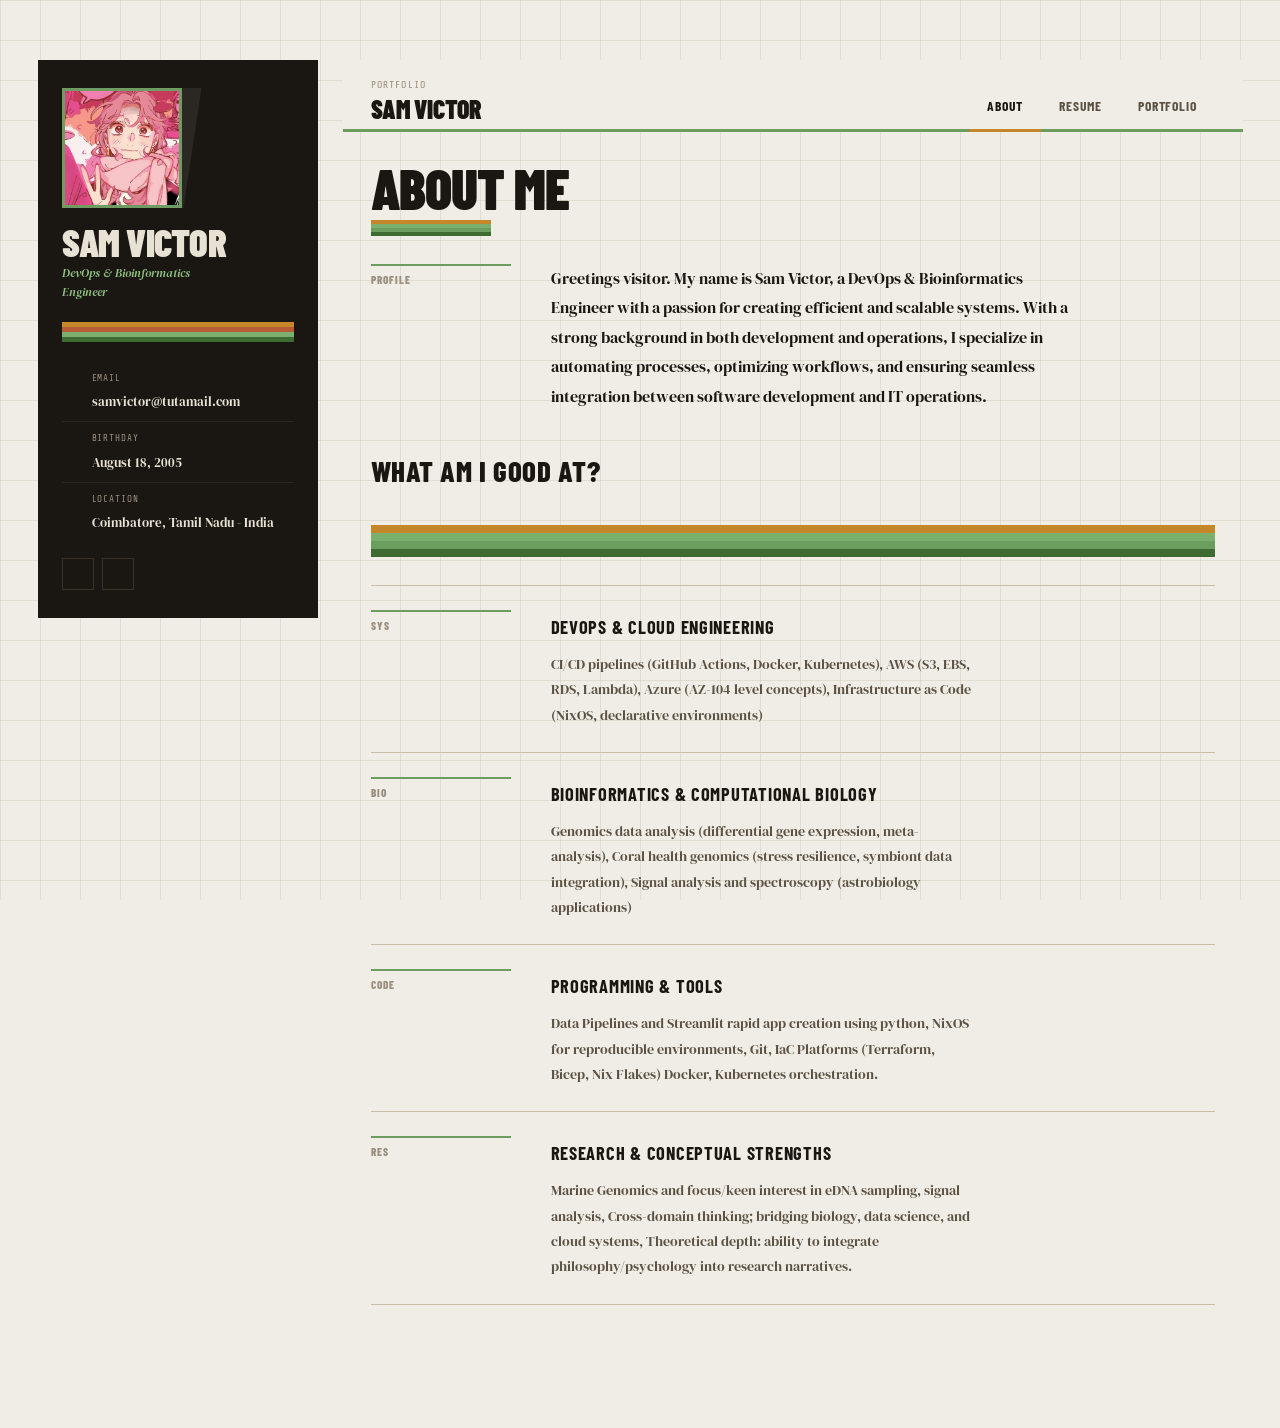
==== commit e600beac: "changes" ====
--- a/index.html
+++ b/index.html
@@ -20,10 +20,10 @@
   <!--
     - google font link
   -->
-  <meta name="theme-color" content="#14100C">
+  <meta name="theme-color" content="#F0EDE6">
   <link rel="preconnect" href="https://fonts.googleapis.com">
   <link rel="preconnect" href="https://fonts.gstatic.com" crossorigin>
-  <link href="https://fonts.googleapis.com/css2?family=Share+Tech+Mono&family=VT323&family=Rajdhani:wght@400;500;600;700&family=Silkscreen:wght@400;700&display=swap" rel="stylesheet">
+  <link href="https://fonts.googleapis.com/css2?family=Barlow+Condensed:ital,wght@0,400;0,600;0,700;0,800;0,900;1,400;1,700&family=DM+Serif+Display:ital@0;1&family=Share+Tech+Mono&display=swap" rel="stylesheet">
 </head>
 
 <body>
@@ -39,42 +39,28 @@
     -->
 
     <aside class="sidebar" data-sidebar>
-
-      <div class="os-window-titlebar">
-        <div class="os-window-controls">
-          <span class="os-btn os-btn-close"></span>
-          <span class="os-btn os-btn-min"></span>
-          <span class="os-btn os-btn-max"></span>
+      <div class="sidebar-inner">
+
+        <div class="sidebar-info">
+
+          <div class="profile-img-zone chevron-bg">
+            <figure class="avatar-box">
+              <img src="./assets/images/my-avatar.png" alt="Sam Victor" width="100">
+            </figure>
+          </div>
+
+          <div class="profile-identity">
+            <h1 class="profile-name">Sam Victor</h1>
+            <p class="profile-role">DevOps &amp; Bioinformatics<br>Engineer</p>
+          </div>
+
+          <button class="contacts-toggle" data-sidebar-btn>
+            Show Contacts ↓
+          </button>
+
         </div>
-        <span class="os-window-title">profile.ini</span>
-        <span class="os-window-meta">v1.0</span>
-      </div>
-
-      <div class="os-window-body">
-
-        <div class="sidebar-info">
-
-          <figure class="avatar-box">
-            <img src="./assets/images/my-avatar.png" alt="Sam Victor" width="80">
-          </figure>
-
-          <div class="info-content">
-            <h1 class="name" title="Richard hanrick">Sam Victor</h1>
-
-            <p class="title">DevOps & Bioinformatics Engineer</p>
-          </div>
-
-          <button class="info_more-btn" data-sidebar-btn>
-            <span>Show Contacts</span>
-
-            <ion-icon name="chevron-down"></ion-icon>
-          </button>
-
-        </div>
 
         <div class="sidebar-info_more">
-
-          <div class="separator"></div>
 
           <ul class="contacts-list">
 
@@ -85,7 +71,7 @@
               </div>
 
               <div class="contact-info">
-                <p class="contact-title contact-label">Email</p>
+                <p class="contact-title">Email</p>
 
                 <a href="mailto:samvictor@tutamail.com" class="contact-link">samvictor@tutamail.com</a>
               </div>
@@ -99,7 +85,7 @@
               </div>
 
               <div class="contact-info">
-                <p class="contact-title contact-label">Birthday</p>
+                <p class="contact-title">Birthday</p>
 
                 <time datetime="2005-08-18">August 18, 2005</time>
               </div>
@@ -113,7 +99,7 @@
               </div>
 
               <div class="contact-info">
-                <p class="contact-title contact-label">Location</p>
+                <p class="contact-title">Location</p>
 
                 <address>Coimbatore, Tamil Nadu - India</address>
               </div>
@@ -121,8 +107,6 @@
             </li>
 
           </ul>
-
-          <div class="separator"></div>
 
           <ul class="social-list">
 
@@ -143,7 +127,6 @@
         </div>
 
       </div>
-
     </aside>
 
 
@@ -157,32 +140,28 @@
         - #NAVBAR
       -->
 
-      <nav class="os-menubar">
-
-        <div class="menubar-brand">
-          <span class="brand-leaf">✿</span>
-          <span class="brand-name">matcha.os</span>
+      <nav class="masthead">
+
+        <div class="masthead-name">
+          <span class="masthead-label">portfolio</span>
+          <strong class="masthead-title">Sam Victor</strong>
         </div>
 
-        <ul class="menubar-list">
+        <ul class="masthead-nav">
 
           <li>
-            <button class="menubar-item active" data-nav-link>about</button>
+            <button class="nav-tab active" data-nav-link>About</button>
           </li>
 
           <li>
-            <button class="menubar-item" data-nav-link>resume</button>
+            <button class="nav-tab" data-nav-link>Resume</button>
           </li>
 
           <li>
-            <button class="menubar-item" data-nav-link>portfolio</button>
+            <button class="nav-tab" data-nav-link>Portfolio</button>
           </li>
 
         </ul>
-
-        <div class="menubar-right">
-          <span class="menubar-status">· · ·</span>
-        </div>
 
       </nav>
 
@@ -193,188 +172,122 @@
 
       <article class="about  active" data-page="about">
 
-        <div class="os-window-titlebar">
-          <div class="os-window-controls">
-            <span class="os-btn os-btn-close"></span>
-            <span class="os-btn os-btn-min"></span>
-            <span class="os-btn os-btn-max"></span>
-          </div>
-          <span class="os-window-title">about.txt</span>
-          <span class="os-window-meta">v1.0</span>
-        </div>
-
-        <div class="os-window-body">
-
-          <header>
-            <h2 class="h2 article-title"><span class="title-inner">About me</span></h2>
-          </header>
-
-          <section class="about-text">
-            <div class="terminal-block">
-              <div class="terminal-block-header">
-                <span>// profile.ini</span>
-                <span class="terminal-meta">read-only</span>
-              </div>
-              <div class="terminal-block-body">
+        <header>
+          <h2 class="h2 article-title">About me</h2>
+        </header>
+
+        <section class="about-text">
+          <div class="editorial-layout">
+            <span class="editorial-label">Profile</span>
+            <div class="bio-content">
+              <p>
+                Greetings visitor. My name is Sam Victor, a DevOps &amp; Bioinformatics Engineer with a passion for creating efficient and scalable systems. With a strong background in both development and operations, I specialize in automating processes, optimizing workflows, and ensuring seamless integration between software development and IT operations.
+              </p>
+            </div>
+          </div>
+        </section>
+
+
+        <!--
+          - service
+        -->
+
+        <section class="service">
+
+          <h3 class="h3 service-title">What am I good at?</h3>
+
+          <div class="stripe-band">
+            <div class="stripe stripe-1"></div>
+            <div class="stripe stripe-2"></div>
+            <div class="stripe stripe-3"></div>
+            <div class="stripe stripe-4"></div>
+          </div>
+
+          <div class="service-row editorial-layout">
+            <span class="editorial-label">SYS</span>
+            <div class="service-content">
+              <h4 class="h4 service-item-title">DevOps &amp; Cloud Engineering</h4>
+
+              <p class="service-item-text">
+                CI/CD pipelines (GitHub Actions, Docker, Kubernetes), AWS (S3, EBS, RDS, Lambda), Azure (AZ-104 level concepts), 
+                Infrastructure as Code (NixOS, declarative environments)
+              </p>
+            </div>
+          </div>
+
+          <div class="service-row editorial-layout">
+            <span class="editorial-label">BIO</span>
+            <div class="service-content">
+              <h4 class="h4 service-item-title">Bioinformatics &amp; Computational Biology</h4>
+
+              <p class="service-item-text">
+                Genomics data analysis (differential gene expression, meta-analysis), Coral health genomics (stress resilience, symbiont data integration), Signal analysis and spectroscopy (astrobiology applications)
+              </p>
+            </div>
+          </div>
+
+          <div class="service-row editorial-layout">
+            <span class="editorial-label">CODE</span>
+            <div class="service-content">
+              <h4 class="h4 service-item-title">Programming &amp; Tools</h4>
+
+              <p class="service-item-text">
+                Data Pipelines and Streamlit rapid app creation using python, NixOS for reproducible environments, Git, IaC Platforms (Terraform, Bicep, Nix Flakes) Docker, Kubernetes orchestration.
+              </p>
+            </div>
+          </div>
+
+          <div class="service-row editorial-layout">
+            <span class="editorial-label">RES</span>
+            <div class="service-content">
+              <h4 class="h4 service-item-title">Research &amp; Conceptual Strengths</h4>
+
+              <p class="service-item-text">
+                Marine Genomics and focus/keen interest in eDNA sampling, signal analysis, Cross-domain thinking; bridging biology, data science, and cloud systems, Theoretical depth: ability to integrate philosophy/psychology into research narratives.
+              </p>
+            </div>
+          </div>
+
+        </section>
+        
+
+        <div class="modal-container" data-modal-container>
+
+          <div class="overlay" data-overlay></div>
+
+          <section class="testimonials-modal">
+
+            <button class="modal-close-btn" data-modal-close-btn>
+              <ion-icon name="close-outline"></ion-icon>
+            </button>
+
+            <div class="modal-img-wrapper">
+              <figure class="modal-avatar-box">
+                <img src="./assets/images/avatar-1.png" alt="Daniel lewis" width="80" data-modal-img>
+              </figure>
+
+              <img src="./assets/images/icon-quote.svg" alt="quote icon">
+            </div>
+
+            <div class="modal-content">
+
+              <h4 class="h3 modal-title" data-modal-title>Daniel lewis</h4>
+
+              <time datetime="2021-06-14">14 June, 2021</time>
+
+              <div data-modal-text>
                 <p>
-                  Greetings visitor. My name is Sam Victor, a DevOps &amp; Bioinformatics Engineer with a passion for creating efficient and scalable systems. With a strong background in both development and operations, I specialize in automating processes, optimizing workflows, and ensuring seamless integration between software development and IT operations.
+                  Richard was hired to create a corporate identity. We were very pleased with the work done. She has a
+                  lot of experience
+                  and is very concerned about the needs of client. Lorem ipsum dolor sit amet, ullamcous cididt
+                  consectetur adipiscing
+                  elit, seds do et eiusmod tempor incididunt ut laborels dolore magnarels alia.
                 </p>
               </div>
+
             </div>
+
           </section>
-
-
-          <!--
-            - service
-          -->
-
-          <section class="service">
-
-            <h3 class="h3 service-title">What am I good at?</h3>
-
-            <ul class="service-list">
-
-              <li class="service-item" data-tag="[SYS]">
-
-                <div class="os-window-titlebar">
-                  <div class="os-window-controls">
-                    <span class="os-btn os-btn-close"></span>
-                    <span class="os-btn os-btn-min"></span>
-                    <span class="os-btn os-btn-max"></span>
-                  </div>
-                  <span class="os-window-title">devops.cfg</span>
-                  <span class="os-window-meta">v1.0</span>
-                </div>
-
-                <div class="os-window-body">
-                  <div class="service-content-box">
-                    <h4 class="h4 service-item-title">DevOps & Cloud Engineering</h4>
-
-                    <p class="service-item-text">
-                      CI/CD pipelines (GitHub Actions, Docker, Kubernetes), AWS (S3, EBS, RDS, Lambda), Azure (AZ-104 level concepts), 
-                      Infrastructure as Code (NixOS, declarative environments)
-                    </p>
-                  </div>
-                </div>
-
-              </li>
-
-              <li class="service-item" data-tag="[BIO]">
-
-                <div class="os-window-titlebar">
-                  <div class="os-window-controls">
-                    <span class="os-btn os-btn-close"></span>
-                    <span class="os-btn os-btn-min"></span>
-                    <span class="os-btn os-btn-max"></span>
-                  </div>
-                  <span class="os-window-title">bio_research.txt</span>
-                  <span class="os-window-meta">v1.0</span>
-                </div>
-
-                <div class="os-window-body">
-                  <div class="service-content-box">
-                    <h4 class="h4 service-item-title">Bioinformatics & Computational Biology</h4>
-
-                    <p class="service-item-text">
-                      Genomics data analysis (differential gene expression, meta-analysis), Coral health genomics (stress resilience, symbiont data integration), Signal analysis and spectroscopy (astrobiology applications)
-                    </p>
-                  </div>
-                </div>
-
-              </li>
-
-              <li class="service-item" data-tag="[CODE]">
-
-                <div class="os-window-titlebar">
-                  <div class="os-window-controls">
-                    <span class="os-btn os-btn-close"></span>
-                    <span class="os-btn os-btn-min"></span>
-                    <span class="os-btn os-btn-max"></span>
-                  </div>
-                  <span class="os-window-title">tools.sh</span>
-                  <span class="os-window-meta">v1.0</span>
-                </div>
-
-                <div class="os-window-body">
-                  <div class="service-content-box">
-                    <h4 class="h4 service-item-title">Programming & Tools</h4>
-
-                    <p class="service-item-text">
-                      Data Pipelines and Streamlit rapid app creation using python, NixOS for reproducible environments, Git, IaC Platforms (Terraform, Bicep, Nix Flakes) Docker, Kubernetes orchestration.
-                    </p>
-                  </div>
-                </div>
-
-              </li>
-
-              <li class="service-item" data-tag="[RES]">
-
-                <div class="os-window-titlebar">
-                  <div class="os-window-controls">
-                    <span class="os-btn os-btn-close"></span>
-                    <span class="os-btn os-btn-min"></span>
-                    <span class="os-btn os-btn-max"></span>
-                  </div>
-                  <span class="os-window-title">field_notes.md</span>
-                  <span class="os-window-meta">v1.0</span>
-                </div>
-
-                <div class="os-window-body">
-                  <div class="service-content-box">
-                    <h4 class="h4 service-item-title">Research & Conceptual Strengths</h4>
-
-                    <p class="service-item-text">
-                      Marine Genomics and focus/keen interest in eDNA sampling, signal analysis, Cross-domain thinking; bridging biology, data science, and cloud systems, Theoretical depth: ability to integrate philosophy/psychology into research narratives.
-                    </p>
-                  </div>
-                </div>
-
-              </li>
-
-            </ul>
-
-          </section>
-          
-
-          <div class="modal-container" data-modal-container>
-
-            <div class="overlay" data-overlay></div>
-
-            <section class="testimonials-modal">
-
-              <button class="modal-close-btn" data-modal-close-btn>
-                <ion-icon name="close-outline"></ion-icon>
-              </button>
-
-              <div class="modal-img-wrapper">
-                <figure class="modal-avatar-box">
-                  <img src="./assets/images/avatar-1.png" alt="Daniel lewis" width="80" data-modal-img>
-                </figure>
-
-                <img src="./assets/images/icon-quote.svg" alt="quote icon">
-              </div>
-
-              <div class="modal-content">
-
-                <h4 class="h3 modal-title" data-modal-title>Daniel lewis</h4>
-
-                <time datetime="2021-06-14">14 June, 2021</time>
-
-                <div data-modal-text>
-                  <p>
-                    Richard was hired to create a corporate identity. We were very pleased with the work done. She has a
-                    lot of experience
-                    and is very concerned about the needs of client. Lorem ipsum dolor sit amet, ullamcous cididt
-                    consectetur adipiscing
-                    elit, seds do et eiusmod tempor incididunt ut laborels dolore magnarels alia.
-                  </p>
-                </div>
-
-              </div>
-
-            </section>
-
-          </div>
 
         </div>
 
@@ -387,157 +300,132 @@
 
       <article class="resume" data-page="resume">
 
-        <div class="os-window-titlebar">
-          <div class="os-window-controls">
-            <span class="os-btn os-btn-close"></span>
-            <span class="os-btn os-btn-min"></span>
-            <span class="os-btn os-btn-max"></span>
-          </div>
-          <span class="os-window-title">resume.log</span>
-          <span class="os-window-meta">v1.0</span>
-        </div>
-
-        <div class="os-window-body">
-
-          <header>
-            <h2 class="h2 article-title"><span class="title-inner">Resume</span></h2>
-          </header>
-
-          <section class="timeline">
-
-            <div class="title-wrapper">
-              <div class="icon-box">
-                <ion-icon name="book-outline"></ion-icon>
-              </div>
-
-              <h3 class="h3">Education</h3>
-            </div>
-
-            <ol class="timeline-list">
-
-              <li class="timeline-item">
-
-                <h4 class="h4 timeline-item-title">Sri Eshwar College of Engineering</h4>
-
-                <span class="timeline-date">2023 — 2027, Bachelor of Computer Science</span>
-
-                <p class="timeline-text">
-                  Took up major courses in Computer Science, including software engineering protocols, agile development, and cloud computing.
-                </p>
-
-              </li>
-
-            </ol>
-
-          </section>
-
-          <section class="timeline">
-
-            <div class="title-wrapper">
-              <div class="icon-box">
-                <ion-icon name="book-outline"></ion-icon>
-              </div>
-
-              <h3 class="h3">Experience</h3>
-            </div>
-
-            <ol class="timeline-list">
-
-              <li class="timeline-item">
-
-                <h4 class="h4 timeline-item-title">DevOps Intern @ Elevate Labs</h4>
-
-                <span class="timeline-date">August 4, 2025 — Present</span>
-
-                <p class="timeline-text">
-                  Assisting in the development and deployment of CI/CD pipelines, automated testing, and infrastructure management using tools like Docker and Kubernetes.
-                </p>
-
-              </li>
-
-            </ol>
-
-          </section>
-
-          <section class="skill">
-
-            <span class="skill-loading-label">reading skills.csv...</span>
-
-            <div class="os-window skill-window">
-              <div class="os-window-titlebar">
-                <div class="os-window-controls">
-                  <span class="os-btn os-btn-close"></span>
-                  <span class="os-btn os-btn-min"></span>
-                  <span class="os-btn os-btn-max"></span>
-                </div>
-                <span class="os-window-title">skills.csv</span>
-                <span class="os-window-meta">v1.0</span>
-              </div>
-
-              <div class="os-window-body">
-
-                <ul class="skills-list">
-
-                  <li class="skills-item">
-
-                    <div class="title-wrapper">
-                      <h5 class="h5">Azure Architecture</h5>
-                      <data value="80">80%</data>
-                    </div>
-
-                    <div class="skill-progress-bg">
-                      <div class="skill-progress-fill" style="width: 80%;"></div>
-                    </div>
-
-                  </li>
-
-                  <li class="skills-item">
-
-                    <div class="title-wrapper">
-                      <h5 class="h5">Linux Administration and CI/CD</h5>
-                      <data value="70">70%</data>
-                    </div>
-
-                    <div class="skill-progress-bg">
-                      <div class="skill-progress-fill" style="width: 70%;"></div>
-                    </div>
-
-                  </li>
-
-                  <li class="skills-item">
-
-                    <div class="title-wrapper">
-                      <h5 class="h5">IT Infrastructure Modelling</h5>
-                      <data value="90">90%</data>
-                    </div>
-
-                    <div class="skill-progress-bg">
-                      <div class="skill-progress-fill" style="width: 90%;"></div>
-                    </div>
-
-                  </li>
-
-                  <li class="skills-item">
-
-                    <div class="title-wrapper">
-                      <h5 class="h5">Bioinformatics and COmputational Biology</h5>
-                      <data value="75">75%</data>
-                    </div>
-
-                    <div class="skill-progress-bg">
-                      <div class="skill-progress-fill" style="width: 75%;"></div>
-                    </div>
-
-                  </li>
-
-                </ul>
-
-              </div>
-            </div>
-
-          </section>
-
-        </div>
+        <header>
+          <h2 class="h2 article-title">Resume</h2>
+        </header>
+
+        <section class="timeline">
+
+          <div class="resume-section-header">
+            <h3 class="h3 resume-section-title">Education</h3>
+            <div class="stripe-band-thin"></div>
+          </div>
+
+          <ol class="timeline-list">
+
+            <li class="timeline-item">
+
+              <div class="timeline-header editorial-layout">
+                <span class="editorial-label">2023–2027</span>
+                <div>
+                  <h4 class="h4 timeline-item-title">Sri Eshwar College of Engineering</h4>
+                  <p class="timeline-subtitle">Bachelor of Computer Science</p>
+                </div>
+              </div>
+
+              <p class="timeline-text">
+                Took up major courses in Computer Science, including software engineering protocols, agile development, and cloud computing.
+              </p>
+
+            </li>
+
+          </ol>
+
+        </section>
+
+        <section class="timeline">
+
+          <div class="resume-section-header">
+            <h3 class="h3 resume-section-title">Experience</h3>
+            <div class="stripe-band-thin"></div>
+          </div>
+
+          <ol class="timeline-list">
+
+            <li class="timeline-item">
+
+              <div class="timeline-header editorial-layout">
+                <span class="editorial-label">2025–Now</span>
+                <div>
+                  <h4 class="h4 timeline-item-title">DevOps Intern @ Elevate Labs</h4>
+                  <p class="timeline-subtitle">August 4, 2025 — Present</p>
+                </div>
+              </div>
+
+              <p class="timeline-text">
+                Assisting in the development and deployment of CI/CD pipelines, automated testing, and infrastructure management using tools like Docker and Kubernetes.
+              </p>
+
+            </li>
+
+          </ol>
+
+        </section>
+
+        <section class="skill">
+
+          <div class="resume-section-header">
+            <h3 class="h3 resume-section-title">Skills</h3>
+            <div class="stripe-band-thin"></div>
+          </div>
+
+          <ul class="skills-list">
+
+            <li class="skills-item">
+
+              <div class="title-wrapper">
+                <h5 class="h5">Azure Architecture</h5>
+                <data value="80">80%</data>
+              </div>
+
+              <div class="skill-progress-bg">
+                <div class="skill-progress-fill" style="width: 80%;"></div>
+              </div>
+
+            </li>
+
+            <li class="skills-item">
+
+              <div class="title-wrapper">
+                <h5 class="h5">Linux Administration and CI/CD</h5>
+                <data value="70">70%</data>
+              </div>
+
+              <div class="skill-progress-bg">
+                <div class="skill-progress-fill" style="width: 70%;"></div>
+              </div>
+
+            </li>
+
+            <li class="skills-item">
+
+              <div class="title-wrapper">
+                <h5 class="h5">IT Infrastructure Modelling</h5>
+                <data value="90">90%</data>
+              </div>
+
+              <div class="skill-progress-bg">
+                <div class="skill-progress-fill" style="width: 90%;"></div>
+              </div>
+
+            </li>
+
+            <li class="skills-item">
+
+              <div class="title-wrapper">
+                <h5 class="h5">Bioinformatics and COmputational Biology</h5>
+                <data value="75">75%</data>
+              </div>
+
+              <div class="skill-progress-bg">
+                <div class="skill-progress-fill" style="width: 75%;"></div>
+              </div>
+
+            </li>
+
+          </ul>
+
+        </section>
 
       </article>
 
@@ -548,133 +436,93 @@
 
       <article class="portfolio" data-page="portfolio">
 
-        <div class="os-window-titlebar">
-          <div class="os-window-controls">
-            <span class="os-btn os-btn-close"></span>
-            <span class="os-btn os-btn-min"></span>
-            <span class="os-btn os-btn-max"></span>
-          </div>
-          <span class="os-window-title">projects/</span>
-          <span class="os-window-meta">v1.0</span>
-        </div>
-
-        <div class="os-window-body">
-
-          <header>
-            <h2 class="h2 article-title"><span class="title-inner">Portfolio</span></h2>
-          </header>
-
-          <section class="projects">
-
-            <ul class="filter-list">
-
-              <li class="filter-item">
-                <button class="active" data-filter-btn>All</button>
+        <header>
+          <h2 class="h2 article-title">Portfolio</h2>
+        </header>
+
+        <section class="projects">
+
+          <ul class="filter-list">
+
+            <li class="filter-item">
+              <button class="active" data-filter-btn>All</button>
+            </li>
+
+            <li class="filter-item">
+              <button data-filter-btn>Computational Biology</button>
+            </li>
+
+            <li class="filter-item">
+              <button data-filter-btn>Genomics</button>
+            </li>
+
+          </ul>
+
+          <div class="filter-select-box">
+
+            <button class="filter-select" data-select>
+
+              <div class="select-value" data-selecct-value>Select category</div>
+
+              <div class="select-icon">
+                <ion-icon name="chevron-down"></ion-icon>
+              </div>
+
+            </button>
+
+            <ul class="select-list">
+
+              <li class="select-item">
+                <button data-select-item>All</button>
               </li>
 
-              <li class="filter-item">
-                <button data-filter-btn>Computational Biology</button>
+              <li class="select-item">
+                <button data-select-item>Computational Biology</button>
               </li>
 
-              <li class="filter-item">
-                <button data-filter-btn>Genomics</button>
+              <li class="select-item">
+                <button data-select-item>Genomics</button>
               </li>
 
             </ul>
 
-            <div class="filter-select-box">
-
-              <button class="filter-select" data-select>
-
-                <div class="select-value" data-selecct-value>Select category</div>
-
-                <div class="select-icon">
-                  <ion-icon name="chevron-down"></ion-icon>
-                </div>
-
-              </button>
-
-              <ul class="select-list">
-
-                <li class="select-item">
-                  <button data-select-item>All</button>
-                </li>
-
-                <li class="select-item">
-                  <button data-select-item>Computational Biology</button>
-                </li>
-
-                <li class="select-item">
-                  <button data-select-item>Genomics</button>
-                </li>
-
-              </ul>
-
-            </div>
-
-            <ul class="project-list">
-
-              <li class="project-item active" data-filter-item data-category="Computational Biology">
-                <a href="https://github.com/samvictordr/reefgene-exp-sim">
-
-                  <div class="os-window">
-                    <div class="os-window-titlebar">
-                      <div class="os-window-controls">
-                        <span class="os-btn os-btn-close"></span>
-                        <span class="os-btn os-btn-min"></span>
-                        <span class="os-btn os-btn-max"></span>
-                      </div>
-                      <span class="os-window-title">project_01/</span>
-                      <span class="os-window-meta">v1.0</span>
-                    </div>
-
-                    <figure class="project-img">
-                      <div class="project-item-icon-box">
-                        <ion-icon name="eye-outline"></ion-icon>
-                      </div>
-                      <img src="./assets/images/project-1.jpg" alt="Coral Gene expressions simulator" loading="lazy">
-                    </figure>
-
-                    <h3 class="project-title">Coral Gene expressions simulator</h3>
-                    <p class="project-category">Computational Biology</p>
-                  </div>
-
-                </a>
-              </li>
-
-              <li class="project-item active" data-filter-item data-category="Genomics">
-                <a href="https://github.com/samvictordr/gene-mut-tracker">
-
-                  <div class="os-window">
-                    <div class="os-window-titlebar">
-                      <div class="os-window-controls">
-                        <span class="os-btn os-btn-close"></span>
-                        <span class="os-btn os-btn-min"></span>
-                        <span class="os-btn os-btn-max"></span>
-                      </div>
-                      <span class="os-window-title">project_02/</span>
-                      <span class="os-window-meta">v1.0</span>
-                    </div>
-
-                    <figure class="project-img">
-                      <div class="project-item-icon-box">
-                        <ion-icon name="eye-outline"></ion-icon>
-                      </div>
-                      <img src="./assets/images/project-2.png" alt="Gene Mutations Tracking and Analysis Portal" loading="lazy">
-                    </figure>
-
-                    <h3 class="project-title">Gene Mutations Tracking and Analysis Portal</h3>
-                    <p class="project-category">Genomics</p>
-                  </div>
-
-                </a>
-              </li>
-
-            </ul>
-
-          </section>
-
-        </div>
+          </div>
+
+          <ul class="project-list">
+
+            <li class="project-item active" data-filter-item data-category="Computational Biology">
+              <a href="https://github.com/samvictordr/reefgene-exp-sim">
+
+                <figure class="project-img">
+                  <img src="./assets/images/project-1.jpg" alt="Coral Gene expressions simulator" loading="lazy">
+                </figure>
+
+                <div class="project-info">
+                  <h3 class="project-title">Coral Gene expressions simulator</h3>
+                  <p class="project-category">Computational Biology</p>
+                </div>
+
+              </a>
+            </li>
+
+            <li class="project-item active" data-filter-item data-category="Genomics">
+              <a href="https://github.com/samvictordr/gene-mut-tracker">
+
+                <figure class="project-img">
+                  <img src="./assets/images/project-2.png" alt="Gene Mutations Tracking and Analysis Portal" loading="lazy">
+                </figure>
+
+                <div class="project-info">
+                  <h3 class="project-title">Gene Mutations Tracking and Analysis Portal</h3>
+                  <p class="project-category">Genomics</p>
+                </div>
+
+              </a>
+            </li>
+
+          </ul>
+
+        </section>
 
       </article>
 
@@ -870,20 +718,6 @@
     </div>
 
   </main>
-
-
-  <!--
-    - #STATUS BAR
-  -->
-
-  <div class="os-statusbar">
-    <span class="status-ok">● online</span>
-    <span class="status-dim">uptime: steady</span>
-    <span class="status-dim">loc: coimbatore, in</span>
-    <span class="status-spacer"></span>
-    <span class="status-warm">matcha os · v2.6</span>
-    <span class="status-dim" id="os-clock">--:--:--</span>
-  </div>
 
 
   <!--
@@ -897,20 +731,6 @@
   <script type="module" src="https://unpkg.com/ionicons@5.5.2/dist/ionicons/ionicons.esm.js"></script>
   <script nomodule src="https://unpkg.com/ionicons@5.5.2/dist/ionicons/ionicons.js"></script>
 
-  <!--
-    - clock script
-  -->
-  <script>
-    (function() {
-      function tick() {
-        var el = document.getElementById('os-clock');
-        if (el) el.textContent = new Date().toLocaleTimeString('en-GB');
-      }
-      tick();
-      setInterval(tick, 1000);
-    })();
-  </script>
-
 </body>
 
 </html>
--- a/assets/css/style.css
+++ b/assets/css/style.css
@@ -1,5 +1,5 @@
 /*-----------------------------------*\
-  #style.css — Matcha Garden OS / Cozy Retro-PC
+  #style.css — VHS Editorial × Matcha
 \*-----------------------------------*/
 
 /* ================================
@@ -7,32 +7,31 @@
    ================================ */
 
 :root {
-  /* Backgrounds — warm dark, not cold black */
-  --bg:          #14100C;
-  --bg-raise:    #1C1712;
-  --bg-mid:      #272018;
-  --bg-card:     #211B13;
-
-  /* Structural */
-  --border:      #4A3F2F;
-  --border-soft: rgba(74, 63, 47, 0.5);
-
-  /* Text */
-  --text-primary:   #C8BB9A;
-  --text-secondary: #8A7D65;
-  --text-dim:       #574E3C;
-
-  /* Accent — earthy sage matcha */
-  --accent:        #7BAF6E;
-  --accent-warm:   #A89060;
-  --accent-dim:    rgba(123, 175, 110, 0.1);
-  --accent-glow:   rgba(123, 175, 110, 0.2);
-
-  /* Window chrome */
-  --titlebar-bg:   #1E1812;
-  --btn-close:     #C47B5A;
-  --btn-min:       #C4A35A;
-  --btn-max:       #7BAF6E;
+  /* Backgrounds — light, warm, like aged paper */
+  --bg:           #F0EDE6;
+  --bg-stripe:    #E3DFD7;
+  --bg-dark:      #1A1712;
+
+  /* Sage — the matcha signal, now prominent */
+  --sage:         #6B9E5E;
+  --sage-light:   #8FBF80;
+  --sage-dark:    #3D6B32;
+  --sage-stripe:  #7BAF6E;
+
+  /* Warm secondaries — pulled from the VHS stripe stack */
+  --amber:        #C4882A;
+  --rust:         #B85C38;
+  --cream:        #E8E2D4;
+
+  /* Type colors */
+  --text-dark:    #1A1712;
+  --text-mid:     #5C5244;
+  --text-muted:   #9A8E7E;
+  --text-light:   #E8E2D4;
+
+  /* Borders */
+  --rule:         #C8BFA8;
+  --rule-dark:    #3A3228;
 }
 
 
@@ -44,13 +43,10 @@
   margin: 0;
   padding: 0;
   box-sizing: border-box;
-  transition: color 0.15s ease, border-color 0.2s ease,
-              background 0.2s ease, box-shadow 0.2s ease,
-              transform 0.15s ease;
-}
-
-a { text-decoration: none; color: var(--accent); }
-a:hover { color: var(--accent-warm); }
+}
+
+a { text-decoration: none; color: var(--sage-dark); }
+a:hover { color: var(--sage); }
 
 li { list-style: none; }
 
@@ -73,38 +69,27 @@
 
 *, button, a { cursor: crosshair !important; }
 
-::selection { background: var(--accent); color: var(--bg); }
+::selection { background: var(--sage); color: var(--text-light); }
 
 :focus-visible {
-  outline: 1px solid var(--accent);
+  outline: 2px solid var(--sage);
   outline-offset: 2px;
 }
 
 html {
-  font-family: 'Share Tech Mono', monospace;
+  font-family: 'DM Serif Display', serif;
 }
 
 body {
   background-color: var(--bg);
-  background-image: radial-gradient(circle, rgba(74, 63, 47, 0.5) 1px, transparent 1px);
-  background-size: 20px 20px;
-  color: var(--text-primary);
-  padding-bottom: 26px;
-  font-size: 0.85rem;
-  line-height: 1.7;
-}
-
-/* Warm Grain Texture Overlay */
-body::after {
-  content: '';
-  position: fixed;
-  inset: 0;
-  pointer-events: none;
-  z-index: 9999;
-  opacity: 0.035;
-  background-image: url("data:image/svg+xml,%3Csvg viewBox='0 0 256 256' xmlns='http://www.w3.org/2000/svg'%3E%3Cfilter id='noise'%3E%3CfeTurbulence type='fractalNoise' baseFrequency='0.9' numOctaves='4' stitchTiles='stitch'/%3E%3C/filter%3E%3Crect width='100%25' height='100%25' filter='url(%23noise)' opacity='1'/%3E%3C/svg%3E");
-  background-repeat: repeat;
-  background-size: 200px 200px;
+  background-image:
+    linear-gradient(rgba(200, 191, 168, 0.35) 1px, transparent 1px),
+    linear-gradient(90deg, rgba(200, 191, 168, 0.35) 1px, transparent 1px);
+  background-size: 40px 40px;
+  background-attachment: fixed;
+  color: var(--text-dark);
+  font-size: 0.92rem;
+  line-height: 1.85;
 }
 
 
@@ -112,47 +97,19 @@
    SCROLLBAR
    ================================ */
 
-::-webkit-scrollbar       { width: 4px; height: 4px; }
+::-webkit-scrollbar       { width: 5px; }
 ::-webkit-scrollbar-track { background: var(--bg); }
-::-webkit-scrollbar-thumb { background: var(--border); }
-::-webkit-scrollbar-thumb:hover { background: var(--accent); }
-
-
-/* ================================
-   WARM SHADOW UTILITIES
-   ================================ */
-
-.warm-shadow {
-  box-shadow: 0 2px 12px rgba(0, 0, 0, 0.5), 0 1px 3px rgba(0, 0, 0, 0.3);
-}
-
-.accent-shadow {
-  box-shadow: 0 0 10px rgba(123, 175, 110, 0.15);
-}
-
-.focus-ring {
-  outline: 1px solid var(--accent);
-  outline-offset: 2px;
-}
+::-webkit-scrollbar-thumb { background: var(--rule); }
+::-webkit-scrollbar-thumb:hover { background: var(--sage); }
 
 
 /* ================================
    ANIMATIONS
    ================================ */
 
-@keyframes blink-soft {
-  0%, 100% { opacity: 1; }
-  50%      { opacity: 0.15; }
-}
-
 @keyframes fadeInUp {
-  from { opacity: 0; transform: translateY(8px); }
+  from { opacity: 0; transform: translateY(10px); }
   to   { opacity: 1; transform: translateY(0); }
-}
-
-@keyframes warmPulse {
-  0%, 100% { border-color: var(--border); }
-  50%      { border-color: var(--accent); }
 }
 
 @keyframes fade {
@@ -160,353 +117,262 @@
   100% { opacity: 1; }
 }
 
-@keyframes scaleUp {
-  0%   { transform: scale(0.5); }
-  100% { transform: scale(1); }
-}
-
-
-/* ================================
-   OS WINDOW CHROME
-   ================================ */
-
-.os-window {
-  border: 1px solid var(--border);
-  background: var(--bg-card);
+
+/* ================================
+   GLOBAL TRANSITIONS
+   ================================ */
+
+*, *::before, *::after {
+  transition: color 0.15s ease, background 0.15s ease,
+              border-color 0.15s ease, transform 0.15s ease;
+}
+
+
+/* ================================
+   VHS DESIGN ELEMENTS
+   ================================ */
+
+/* Stripe Band — core visual / section divider */
+.stripe-band {
   display: flex;
   flex-direction: column;
-  animation: fadeInUp 0.35s ease forwards;
-  box-shadow: 0 4px 16px rgba(0, 0, 0, 0.4);
-}
-
-.os-window-titlebar {
+  width: 100%;
+  margin: 28px 0;
+}
+
+.stripe          { height: 8px; width: 100%; }
+.stripe-1        { background: var(--amber); }
+.stripe-2        { background: var(--sage-stripe); }
+.stripe-3        { background: var(--sage); }
+.stripe-4        { background: var(--sage-dark); }
+
+/* Stripe Band Thin — horizontal gradient for resume headers */
+.stripe-band-thin {
+  height: 6px;
+  background: linear-gradient(
+    to right,
+    var(--sage-stripe) 0%, var(--sage-stripe) 40%,
+    var(--amber) 40%, var(--amber) 60%,
+    var(--rust) 60%, var(--rust) 80%,
+    var(--sage-dark) 80%, var(--sage-dark) 100%
+  );
+  max-width: 200px;
+  margin-bottom: 24px;
+}
+
+/* Diagonal Chevron — decorative background motif */
+.chevron-bg {
+  position: relative;
+}
+
+.chevron-bg::before {
+  content: '';
+  position: absolute;
+  right: -20px;
+  top: 0;
+  bottom: 0;
+  width: 60px;
+  background: var(--text-light);
+  clip-path: polygon(30% 0%, 100% 0%, 70% 100%, 0% 100%);
+  opacity: 0.08;
+  pointer-events: none;
+}
+
+/* Editorial Layout — two-zone grid */
+.editorial-layout {
+  display: grid;
+  grid-template-columns: 140px 1fr;
+  gap: 0 40px;
+  align-items: start;
+}
+
+.editorial-label {
+  font-family: 'Barlow Condensed', sans-serif;
+  font-weight: 800;
+  font-size: 0.7rem;
+  text-transform: uppercase;
+  letter-spacing: 0.1em;
+  color: var(--text-muted);
+  padding-top: 4px;
+  border-top: 2px solid var(--sage);
+}
+
+
+/* ================================
+   MASTHEAD / NAVBAR
+   ================================ */
+
+.masthead {
+  display: flex;
+  align-items: flex-end;
+  justify-content: space-between;
+  padding: 16px 28px 0;
+  border-bottom: 3px solid var(--sage);
+  background: var(--bg);
+  position: sticky;
+  top: 0;
+  z-index: 100;
+  animation: fadeInUp 0.3s ease forwards;
+}
+
+.masthead-label {
+  display: block;
+  font-family: 'Share Tech Mono', monospace;
+  font-size: 0.62rem;
+  color: var(--text-muted);
+  text-transform: uppercase;
+  letter-spacing: 0.12em;
+  margin-bottom: 2px;
+}
+
+.masthead-title {
+  font-family: 'Barlow Condensed', sans-serif;
+  font-weight: 900;
+  font-size: 1.6rem;
+  text-transform: uppercase;
+  letter-spacing: -0.01em;
+  color: var(--text-dark);
+  line-height: 1;
+  padding-bottom: 10px;
+}
+
+.masthead-nav {
+  display: flex;
+  list-style: none;
+  gap: 0;
+  margin: 0;
+  padding: 0;
+  align-items: flex-end;
+}
+
+.nav-tab {
+  font-family: 'Barlow Condensed', sans-serif;
+  font-weight: 700;
+  font-size: 0.85rem;
+  text-transform: uppercase;
+  letter-spacing: 0.06em;
+  color: var(--text-mid);
+  background: transparent;
+  border: none;
+  border-bottom: 3px solid transparent;
+  padding: 10px 18px;
+  cursor: crosshair;
+  transition: all 0.15s ease;
+  margin-bottom: -3px;
+}
+
+.nav-tab:hover {
+  color: var(--sage);
+  border-bottom-color: var(--sage-light);
+}
+
+.nav-tab.active {
+  color: var(--text-dark);
+  border-bottom-color: var(--amber);
+}
+
+
+/* ================================
+   SIDEBAR
+   ================================ */
+
+.sidebar {
+  background: var(--bg-dark);
+  color: var(--text-light);
+  padding: 0;
+  overflow: hidden;
+  position: relative;
+  max-height: 140px;
+  transition: max-height 0.5s ease-in-out;
+  animation: fadeInUp 0.3s ease forwards;
+}
+
+.sidebar.active {
+  max-height: 600px;
+}
+
+.sidebar-inner {
+  padding: 24px 20px 24px;
+}
+
+.sidebar-info {
   display: flex;
   align-items: center;
-  gap: 10px;
-  padding: 7px 12px;
-  background: var(--titlebar-bg);
-  border-bottom: 1px solid var(--border);
-  font-family: 'Silkscreen', monospace;
-  font-size: 0.6rem;
-  color: var(--accent-warm);
-  letter-spacing: 0.05em;
+  gap: 16px;
+}
+
+.profile-img-zone {
+  position: relative;
   flex-shrink: 0;
-  min-height: 33px;
-}
-
-.os-window-controls {
-  display: flex;
-  gap: 4px;
-  align-items: center;
-}
-
-.os-btn {
-  display: inline-block;
-  width: 9px;
-  height: 9px;
-  border: 1px solid var(--border);
-  background: var(--bg);
-}
-.os-btn-close { border-color: var(--btn-close); background: rgba(196, 123, 90, 0.15); }
-.os-btn-min   { border-color: var(--btn-min);   background: rgba(196, 163, 90, 0.15); }
-.os-btn-max   { border-color: var(--btn-max);   background: rgba(123, 175, 110, 0.15); }
-
-.os-window-title {
-  flex: 1;
-  color: var(--accent-warm);
-  white-space: nowrap;
-  overflow: hidden;
-  text-overflow: ellipsis;
-}
-
-.os-window-meta {
-  color: var(--text-dim);
-  font-size: 0.55rem;
-  white-space: nowrap;
-}
-
-.os-window-body {
-  padding: 20px;
-  flex: 1;
-}
-
-
-/* ================================
-   STATUS BAR
-   ================================ */
-
-.os-statusbar {
-  position: fixed;
-  bottom: 0;
-  left: 0;
-  right: 0;
-  height: 22px;
-  background: var(--bg-mid);
-  border-top: 1px solid var(--border);
-  display: flex;
-  align-items: center;
-  padding: 0 14px;
-  gap: 18px;
-  z-index: 1000;
-  font-family: 'Share Tech Mono', monospace;
-  font-size: 0.62rem;
-}
-
-.status-dim  { color: var(--text-dim); }
-.status-ok   { color: var(--accent); }
-.status-warm { color: var(--accent-warm); }
-.status-spacer { flex: 1; }
-
-/* Legacy class mapping */
-.status-item   { color: var(--text-dim); }
-.status-accent { color: var(--accent-warm); }
-
-
-/* ================================
-   MENUBAR / NAVBAR
-   ================================ */
-
-.os-menubar {
-  display: flex;
-  align-items: center;
-  background: var(--bg-mid);
-  border-bottom: 1px solid var(--border);
-  padding: 0 16px;
-  gap: 24px;
-  height: 38px;
-  z-index: 5;
-  animation: fadeInUp 0.35s ease backwards;
-  animation-delay: 0.1s;
-}
-
-.menubar-brand {
-  font-family: 'Silkscreen', monospace;
-  font-size: 0.65rem;
-  color: var(--accent);
-  letter-spacing: 0.05em;
-  display: flex;
-  align-items: center;
-  gap: 6px;
-}
-
-.brand-leaf { color: var(--accent-warm); font-size: 0.8rem; }
-
-/* Hide old bracket elements */
-.brand-bracket { display: none; }
-
-.menubar-list {
-  display: flex;
-  list-style: none;
-  gap: 2px;
-  flex: 1;
+}
+
+.avatar-box {
   margin: 0;
-  padding: 0;
-}
-
-.menubar-item {
-  font-family: 'Share Tech Mono', monospace;
-  font-size: 0.75rem;
-  color: var(--text-secondary);
-  background: transparent;
-  border: 1px solid transparent;
-  padding: 4px 14px;
-  cursor: crosshair !important;
-  text-transform: lowercase;
-  transition: all 0.15s ease;
-  letter-spacing: 0.03em;
-}
-
-/* Remove old F-key prefixes */
-.menubar-list li:nth-child(1) .menubar-item::before,
-.menubar-list li:nth-child(2) .menubar-item::before,
-.menubar-list li:nth-child(3) .menubar-item::before {
-  content: none;
-}
-
-.menubar-item:hover,
-.menubar-item.active {
-  color: var(--accent-warm);
-  border-color: var(--border);
-  background: var(--accent-dim);
-}
-
-.menubar-right {
-  display: flex;
-  align-items: center;
-}
-
-.menubar-status {
-  font-family: 'Share Tech Mono', monospace;
-  font-size: 0.65rem;
-  color: var(--text-dim);
-  animation: blink-soft 3s step-end infinite;
-  letter-spacing: 0.2em;
-}
-
-
-/* ================================
-   MAIN LAYOUT
-   ================================ */
-
-main {
-  margin: 15px 12px;
-  margin-bottom: 40px;
-  min-width: 259px;
-}
-
-.main-content {
-  position: relative;
-  width: 100%;
-}
-
-
-/* ================================
-   SIDEBAR
-   ================================ */
-
-.sidebar {
-  margin-bottom: 15px;
-  max-height: 150px;
-  overflow: hidden;
-  transition: 0.5s ease-in-out;
-  border: 1px solid var(--border);
-  background: var(--bg-raise);
-  animation: fadeInUp 0.35s ease forwards;
-  z-index: 1;
-  display: flex;
-  flex-direction: column;
-  padding: 0;
-}
-
-.sidebar .os-window-titlebar {
-  flex-shrink: 0;
-}
-
-.sidebar.active {
-  max-height: 600px;
-}
-
-.sidebar .os-window-body {
-  padding: 15px;
-  overflow: hidden;
-}
-
-.sidebar-info {
-  position: relative;
-  display: flex;
-  justify-content: flex-start;
-  align-items: center;
-  gap: 15px;
-}
-
-.avatar-box {
-  position: relative;
-  display: inline-block;
-  padding: 4px;
-  border: 2px solid var(--border);
-  box-shadow: 0 0 0 3px var(--bg-raise), 0 0 0 4px var(--border);
-  overflow: visible;
+}
+
+.avatar-box img {
+  display: block;
   width: 80px;
   height: 80px;
+  object-fit: cover;
+  border: 3px solid var(--sage);
+  filter: saturate(0.9);
+}
+
+.profile-identity {
+  flex: 1;
+  min-width: 0;
+}
+
+.profile-name {
+  font-family: 'Barlow Condensed', sans-serif;
+  font-weight: 900;
+  font-size: 1.5rem;
+  text-transform: uppercase;
+  letter-spacing: -0.02em;
+  color: var(--text-light);
+  line-height: 0.95;
+  margin-bottom: 4px;
+}
+
+.profile-role {
+  font-family: 'DM Serif Display', serif;
+  font-style: italic;
+  font-size: 0.78rem;
+  color: var(--sage-light);
+  line-height: 1.5;
+  margin-bottom: 0;
+}
+
+/* Contacts toggle button */
+.contacts-toggle {
+  text-align: center;
+  font-family: 'Barlow Condensed', sans-serif;
+  font-weight: 600;
+  font-size: 0.68rem;
+  text-transform: uppercase;
+  letter-spacing: 0.08em;
+  color: var(--text-muted);
+  background: transparent;
+  border: 1px solid var(--rule-dark);
+  padding: 6px 10px;
+  cursor: crosshair;
+  transition: color 0.15s, border-color 0.15s;
   flex-shrink: 0;
-  transition: border-color 0.2s ease;
-}
-
-.avatar-box:hover {
-  border-color: var(--accent);
-}
-
-.avatar-box::before {
-  content: '';
-  position: absolute;
-  top: -5px;
-  left: -5px;
-  width: 6px;
-  height: 6px;
-  border-top: 2px solid var(--accent);
-  border-left: 2px solid var(--accent);
-}
-
-.avatar-box::after {
-  content: '';
-  position: absolute;
-  bottom: -5px;
-  right: -5px;
-  width: 6px;
-  height: 6px;
-  border-bottom: 2px solid var(--accent);
-  border-right: 2px solid var(--accent);
-}
-
-.avatar-box img {
-  width: 100%;
-  height: 100%;
-  object-fit: cover;
-  display: block;
-}
-
-.info-content .name {
-  color: var(--text-primary);
-  font-family: 'VT323', monospace;
-  font-size: 2.2rem;
-  font-weight: 400;
-  margin-bottom: 6px;
-}
-
-.info-content .title {
-  color: var(--text-secondary);
-  font-family: 'Rajdhani', monospace;
-  font-size: 0.75rem;
-  font-weight: 600;
-  text-transform: uppercase;
-  letter-spacing: 0.08em;
-  background: none;
-  width: max-content;
-  padding: 0;
-}
-
-.info-content .title::before {
-  content: '> ';
-  color: var(--accent);
-}
-
-/* Show Contacts button */
-.info_more-btn {
-  position: absolute;
-  top: -15px;
-  right: -15px;
-  font-family: 'Share Tech Mono', monospace;
-  font-size: 0.75rem;
-  text-transform: lowercase;
-  letter-spacing: 0.03em;
-  color: var(--text-secondary);
-  background: var(--bg-mid);
-  border: 1px solid var(--border);
-  padding: 10px;
-  transition: all 0.15s ease;
-  z-index: 1;
-}
-
-.info_more-btn::before {
-  content: '\25B6 ';
-  color: var(--accent);
-  animation: blink-soft 1.5s step-end infinite;
-}
-
-.info_more-btn:hover,
-.info_more-btn:focus {
-  background: var(--accent-dim);
-  border-color: var(--accent);
-  color: var(--accent-warm);
-}
-
-.info_more-btn span { display: none; }
-.info_more-btn ion-icon { display: none; }
-
+  white-space: nowrap;
+}
+
+.contacts-toggle:hover {
+  color: var(--sage-light);
+  border-color: var(--sage);
+}
+
+/* Sidebar info_more — contacts section */
 .sidebar-info_more {
   opacity: 0;
   visibility: hidden;
-  transition: 0.5s ease-in-out;
+  transition: opacity 0.5s ease-in-out, visibility 0.5s ease-in-out;
+  padding-top: 20px;
 }
 
 .sidebar.active .sidebar-info_more {
@@ -514,99 +380,102 @@
   visibility: visible;
 }
 
-/* Separator */
-.separator {
-  width: 100%;
-  height: 1px;
-  margin: 16px 0;
-  border: none;
-  border-top: 1px dashed var(--border-soft);
-}
-
-.separator::before {
-  content: none;
-}
-
-/* Contacts */
+/* VHS stripe band in sidebar */
+.sidebar-info_more::before {
+  content: '';
+  display: block;
+  margin-bottom: 20px;
+  height: 20px;
+  background: linear-gradient(
+    to bottom,
+    var(--amber)       0px,  var(--amber)       5px,
+    var(--rust)        5px,  var(--rust)         10px,
+    var(--sage-stripe) 10px, var(--sage-stripe)  15px,
+    var(--sage-dark)   15px, var(--sage-dark)    20px
+  );
+}
+
+/* Contacts list */
 .contacts-list {
   display: grid;
   grid-template-columns: 1fr;
-  gap: 16px;
+  gap: 0;
+  padding: 0;
+  margin: 0;
 }
 
 .contact-item {
-  min-width: 100%;
+  display: flex;
+  gap: 10px;
+  align-items: flex-start;
+  padding: 8px 0;
+  border-bottom: 1px solid rgba(58, 50, 40, 0.5);
+}
+
+.contact-item:last-child {
+  border-bottom: none;
+}
+
+.icon-box {
+  color: var(--sage);
+  font-size: 0.8rem;
+  margin-top: 2px;
+  flex-shrink: 0;
+  width: 20px;
+  height: 20px;
   display: flex;
   align-items: center;
-  gap: 16px;
-}
-
-.icon-box {
-  width: 22px;
-  height: 22px;
-  display: flex;
   justify-content: center;
-  align-items: center;
-  border: 1px solid var(--border);
-  background: transparent;
-  color: var(--accent);
-  font-size: 12px;
-  flex-shrink: 0;
 }
 
 .icon-box ion-icon { --ionicon-stroke-width: 35px; }
 
 .contact-info {
-  max-width: calc(100% - 46px);
-  width: calc(100% - 46px);
+  flex: 1;
+  min-width: 0;
 }
 
 .contact-title {
-  color: var(--text-dim);
-  font-family: 'Silkscreen', monospace;
-  font-size: 0.55rem;
-  text-transform: lowercase;
-  letter-spacing: 0.05em;
+  font-family: 'Share Tech Mono', monospace;
+  font-size: 0.58rem;
+  text-transform: uppercase;
+  letter-spacing: 0.1em;
+  color: var(--text-muted);
   margin-bottom: 2px;
 }
 
-.contact-title.contact-label::before { content: '[ '; color: var(--text-dim); }
-.contact-title.contact-label::after  { content: ' ]'; color: var(--text-dim); }
-
 .contact-info :is(.contact-link, time, address) {
-  color: var(--text-primary);
-  font-family: 'Share Tech Mono', monospace;
-  font-size: 0.78rem;
-}
-
-.contact-info address { font-style: normal; }
-
-/* Social */
+  font-family: 'DM Serif Display', serif;
+  font-size: 0.82rem;
+  color: var(--cream);
+  font-style: normal;
+}
+
+/* Social list */
 .social-list {
   display: flex;
   justify-content: flex-start;
   align-items: center;
-  gap: 15px;
-  padding-bottom: 4px;
-  padding-left: 7px;
-}
-
-.social-item .social-link {
-  color: var(--text-secondary);
-  font-size: 18px;
-  width: 28px;
-  height: 28px;
-  display: flex;
+  gap: 8px;
+  padding: 14px 0 0;
+  margin: 0;
+}
+
+.social-link {
+  display: inline-flex;
   align-items: center;
   justify-content: center;
-  border: 1px solid var(--border);
-  background: var(--bg-mid);
-  transition: all 0.15s ease;
-}
-
-.social-item .social-link:hover {
-  border-color: var(--accent);
-  color: var(--accent);
+  width: 32px;
+  height: 32px;
+  border: 1px solid var(--rule-dark);
+  color: var(--text-muted);
+  font-size: 16px;
+  transition: all 0.15s;
+}
+
+.social-link:hover {
+  border-color: var(--sage);
+  color: var(--sage-light);
 }
 
 
@@ -616,274 +485,145 @@
 
 article {
   display: none;
-  border: 1px solid var(--border);
-  background: var(--bg-raise);
-  z-index: 1;
-  padding: 0;
+  padding: 28px;
 }
 
 article.active {
-  display: flex;
-  flex-direction: column;
+  display: block;
   animation: fade 0.5s ease backwards;
-  animation-delay: 0.2s;
-}
-
-article > .os-window-titlebar {
-  flex-shrink: 0;
-}
-
-article > .os-window-body {
-  padding: 20px;
-  flex: 1;
-}
-
-/* Article titles */
+  animation-delay: 0.15s;
+}
+
+
+/* ================================
+   ARTICLE TITLES — bold VHS label style
+   ================================ */
+
 .article-title {
-  font-family: 'VT323', monospace;
+  font-family: 'Barlow Condensed', sans-serif;
+  font-weight: 900;
   font-size: 2.8rem;
-  color: var(--text-primary);
-  padding-bottom: 10px;
-  border-bottom: 1px solid var(--border);
-  margin-bottom: 20px;
+  text-transform: uppercase;
+  letter-spacing: -0.02em;
+  color: var(--text-dark);
+  line-height: 1;
+  margin-bottom: 28px;
   position: relative;
-  animation: fadeInUp 0.3s ease forwards;
-}
-
-.article-title .title-inner::before {
-  content: '// ';
-  color: var(--text-dim);
-  font-size: 0.75em;
+  padding-bottom: 20px;
 }
 
 .article-title::after {
-  content: '\25CC';
-  color: var(--accent);
-  animation: blink-soft 1.5s step-end infinite;
-  font-size: 0.8em;
-  margin-left: 4px;
-}
-
-/* Headings */
+  content: '';
+  position: absolute;
+  bottom: 0;
+  left: 0;
+  width: 120px;
+  height: 16px;
+  background: linear-gradient(
+    to bottom,
+    var(--amber)       0px,  var(--amber)       4px,
+    var(--sage-stripe) 4px,  var(--sage-stripe)  8px,
+    var(--sage)        8px,  var(--sage)         12px,
+    var(--sage-dark)   12px, var(--sage-dark)    16px
+  );
+}
+
+
+/* ================================
+   HEADINGS SYSTEM
+   ================================ */
+
 .h2 {
-  font-family: 'VT323', monospace;
-  font-size: 2.2rem;
-  color: var(--text-primary);
+  font-family: 'Barlow Condensed', sans-serif;
+  font-weight: 900;
+  text-transform: uppercase;
 }
 
 .h3 {
-  font-family: 'Rajdhani', monospace;
-  font-size: 1.1rem;
+  font-family: 'Barlow Condensed', sans-serif;
+  font-weight: 800;
+  text-transform: uppercase;
+}
+
+.h4 {
+  font-family: 'Barlow Condensed', sans-serif;
   font-weight: 700;
-  letter-spacing: 0.08em;
-  text-transform: uppercase;
-  color: var(--text-primary);
-}
-
-.h4 {
-  font-family: 'Rajdhani', monospace;
+  text-transform: uppercase;
+}
+
+.h5 {
+  font-family: 'Barlow Condensed', sans-serif;
+  font-weight: 700;
+  font-size: 0.9rem;
+  text-transform: uppercase;
+  letter-spacing: 0.05em;
+  color: var(--text-dark);
+}
+
+
+/* ================================
+   ABOUT PAGE
+   ================================ */
+
+/* Bio section */
+.about-text {
+  margin-bottom: 32px;
+}
+
+.bio-content p {
+  font-family: 'DM Serif Display', serif;
   font-size: 1rem;
+  line-height: 1.85;
+  color: var(--text-dark);
+  max-width: 65ch;
+}
+
+/* Service section */
+.service {
+  margin-bottom: 35px;
+}
+
+.service-title {
+  font-family: 'Barlow Condensed', sans-serif;
+  font-weight: 800;
+  font-size: 1.8rem;
+  text-transform: uppercase;
+  letter-spacing: 0.02em;
+  color: var(--text-dark);
+  margin-bottom: 4px;
+}
+
+.service-row {
+  padding: 24px 0;
+  border-bottom: 1px solid var(--rule);
+}
+
+.stripe-band + .service-row {
+  border-top: 1px solid var(--rule);
+}
+
+.service-item-title {
+  font-family: 'Barlow Condensed', sans-serif;
   font-weight: 700;
-  letter-spacing: 0.05em;
-  text-transform: uppercase;
-  color: var(--text-primary);
-}
-
-.h5 {
-  font-family: 'Rajdhani', monospace;
-  font-size: 0.8rem;
-  font-weight: 600;
-  letter-spacing: 0.05em;
-  text-transform: uppercase;
-  color: var(--text-primary);
-}
-
-.has-scrollbar::-webkit-scrollbar { width: 4px; height: 4px; }
-.has-scrollbar::-webkit-scrollbar-track { background: var(--bg); }
-.has-scrollbar::-webkit-scrollbar-thumb { background: var(--border); }
-.has-scrollbar::-webkit-scrollbar-button { width: 20px; }
-
-
-/* ================================
-   ABOUT PAGE
-   ================================ */
-
-.about .article-title { margin-bottom: 15px; }
-
-/* Terminal block for bio */
-.terminal-block {
-  border: 1px solid var(--border);
-  background: var(--bg);
-  margin-bottom: 20px;
-}
-
-.terminal-block-header {
-  display: flex;
-  justify-content: space-between;
-  padding: 6px 12px;
-  background: var(--titlebar-bg);
-  border-bottom: 1px solid var(--border);
-  font-family: 'Silkscreen', monospace;
-  font-size: 0.58rem;
-  color: var(--text-dim);
-}
-
-.terminal-meta {
-  color: var(--text-dim);
-}
-
-.terminal-block-body {
-  padding: 18px;
-  font-family: 'Share Tech Mono', monospace;
-  font-size: 0.82rem;
-  color: var(--text-primary);
-  line-height: 1.9;
-}
-
-.terminal-block-body p::before {
-  content: '> read profile.ini\A\A';
-  white-space: pre;
-  color: var(--text-dim);
-  display: block;
+  font-size: 1.15rem;
+  text-transform: uppercase;
+  letter-spacing: 0.04em;
+  color: var(--text-dark);
   margin-bottom: 8px;
-  font-size: 0.75rem;
-}
-
-/* About text fallback */
-.about-text {
-  color: var(--text-primary);
-  font-family: 'Share Tech Mono', monospace;
-  font-size: 0.83rem;
+}
+
+.service-item-text {
+  font-family: 'DM Serif Display', serif;
+  font-size: 0.88rem;
+  color: var(--text-mid);
   line-height: 1.8;
-  margin-bottom: 20px;
-}
-
-.about-text p { margin-bottom: 15px; }
-
-/* Service */
-.service { margin-bottom: 35px; }
-
-.service-title {
-  margin-bottom: 20px;
-  font-family: 'Rajdhani', monospace;
-  font-weight: 700;
-  text-transform: uppercase;
-  letter-spacing: 0.08em;
-  color: var(--text-primary);
-}
-
-.service-list {
-  display: grid;
-  grid-template-columns: 1fr;
-  gap: 20px;
-}
-
-/* Service items as mini os-windows */
-.service-item {
-  position: relative;
-  border: 1px solid var(--border);
-  background: var(--bg-card);
-  display: flex;
-  flex-direction: column;
-  transition: all 0.15s ease;
-  box-shadow: 0 4px 16px rgba(0, 0, 0, 0.4);
-}
-
-.service-item > .os-window-titlebar {
-  border-top: none;
-}
-
-.service-item > .os-window-body {
-  padding: 16px;
-}
-
-.service-item:hover {
-  border-color: var(--accent);
-  box-shadow: 0 4px 16px rgba(0, 0, 0, 0.4);
-  transform: translateY(-2px);
-}
-
-.service-icon-box { display: none; }
-
-.service-content-box { text-align: left; }
-
-.service-item-title {
-  margin-bottom: 7px;
-  font-family: 'Rajdhani', monospace;
-  font-weight: 700;
-  text-transform: uppercase;
-  color: var(--text-primary);
-  letter-spacing: 0.05em;
-  font-size: 0.9rem;
-}
-
-.service-item-text {
-  color: var(--text-secondary);
-  font-family: 'Share Tech Mono', monospace;
-  font-size: 0.8rem;
-  line-height: 1.8;
+  max-width: 60ch;
 }
 
 
 /* ================================
    MODAL / TESTIMONIALS
    ================================ */
-
-.testimonials { margin-bottom: 30px; }
-.testimonials-title { margin-bottom: 20px; }
-
-.testimonials-list {
-  display: flex;
-  justify-content: flex-start;
-  align-items: flex-start;
-  gap: 15px;
-  margin: 0 -15px;
-  padding: 25px 15px;
-  padding-bottom: 35px;
-  overflow-x: auto;
-  scroll-behavior: smooth;
-  overscroll-behavior-inline: contain;
-  scroll-snap-type: inline mandatory;
-}
-
-.testimonials-item {
-  min-width: 100%;
-  scroll-snap-align: center;
-}
-
-.testimonials-avatar-box {
-  position: absolute;
-  top: 0;
-  left: 0;
-  transform: translate(15px, -25px);
-  background: var(--bg-raise);
-  border: 1px solid var(--border);
-}
-
-.testimonials-item-title { margin-bottom: 7px; }
-
-.testimonials-text {
-  color: var(--text-primary);
-  font-family: 'Share Tech Mono', monospace;
-  font-size: 0.85rem;
-  line-height: 1.6;
-  display: -webkit-box;
-  line-clamp: 4;
-  -webkit-line-clamp: 4;
-  -webkit-box-orient: vertical;
-  overflow: hidden;
-}
-
-.content-card {
-  position: relative;
-  background: var(--bg-raise);
-  padding: 15px;
-  padding-top: 45px;
-  border: 1px solid var(--border);
-  z-index: 1;
-}
-
-.content-card::before { display: none; }
 
 .modal-container {
   position: fixed;
@@ -896,7 +636,7 @@
   align-items: center;
   overflow-y: auto;
   overscroll-behavior: contain;
-  z-index: 20;
+  z-index: 200;
   pointer-events: none;
   visibility: hidden;
 }
@@ -914,7 +654,7 @@
   left: 0;
   width: 100%;
   height: 100vh;
-  background: var(--bg);
+  background: var(--bg-dark);
   opacity: 0;
   visibility: hidden;
   pointer-events: none;
@@ -923,21 +663,22 @@
 }
 
 .overlay.active {
-  opacity: 0.8;
+  opacity: 0.7;
   visibility: visible;
   pointer-events: all;
 }
 
 .testimonials-modal {
-  background: var(--bg-raise);
+  background: var(--bg);
   position: relative;
-  padding: 15px;
+  padding: 24px;
   margin: 15px 12px;
-  border: 1px solid var(--border);
-  transform: scale(1.2);
+  border: 2px solid var(--rule);
+  transform: scale(1.1);
   opacity: 0;
   transition: all 0.15s ease;
   z-index: 2;
+  max-width: 600px;
 }
 
 .modal-container.active .testimonials-modal {
@@ -947,216 +688,159 @@
 
 .modal-close-btn {
   position: absolute;
-  top: 15px;
-  right: 15px;
-  background: var(--bg-mid);
-  border: 1px solid var(--border);
+  top: 12px;
+  right: 12px;
+  background: var(--bg-stripe);
+  border: 1px solid var(--rule);
   width: 32px;
   height: 32px;
   display: flex;
   justify-content: center;
   align-items: center;
-  color: var(--text-primary);
+  color: var(--text-mid);
   font-size: 18px;
-  opacity: 0.7;
   transition: all 0.15s ease;
 }
 
 .modal-close-btn:hover,
 .modal-close-btn:focus {
-  opacity: 1;
-  border-color: var(--accent);
-  color: var(--accent);
+  border-color: var(--sage);
+  color: var(--sage);
 }
 
 .modal-close-btn ion-icon { --ionicon-stroke-width: 50px; }
 
 .modal-avatar-box {
-  background: var(--bg-raise);
   width: max-content;
-  border: 1px solid var(--border);
-  margin-bottom: 15px;
+  border: 2px solid var(--sage);
+  margin-bottom: 12px;
 }
 
 .modal-img-wrapper > img { display: none; }
 
-.modal-title { margin-bottom: 4px; }
+.modal-title {
+  font-family: 'Barlow Condensed', sans-serif;
+  font-weight: 700;
+  font-size: 1.3rem;
+  text-transform: uppercase;
+  color: var(--text-dark);
+  margin-bottom: 4px;
+}
 
 .modal-content time {
   font-family: 'Share Tech Mono', monospace;
-  font-size: 0.8rem;
-  color: var(--text-dim);
-  margin-bottom: 10px;
+  font-size: 0.7rem;
+  color: var(--text-muted);
+  margin-bottom: 12px;
 }
 
 .modal-content p {
-  color: var(--text-primary);
-  font-family: 'Share Tech Mono', monospace;
+  font-family: 'DM Serif Display', serif;
+  font-size: 0.88rem;
+  color: var(--text-mid);
+  line-height: 1.8;
+}
+
+
+/* ================================
+   RESUME PAGE
+   ================================ */
+
+.resume-section-header {
+  margin-bottom: 4px;
+}
+
+.resume-section-title {
+  font-family: 'Barlow Condensed', sans-serif;
+  font-weight: 800;
+  font-size: 1.8rem;
+  text-transform: uppercase;
+  letter-spacing: 0.02em;
+  color: var(--sage-dark);
+  margin-bottom: 4px;
+}
+
+/* Timeline */
+.timeline {
+  margin-bottom: 32px;
+}
+
+.timeline-list {
+  padding: 0;
+  margin: 0;
+}
+
+.timeline-item {
+  padding: 20px 0;
+  border-bottom: 1px solid var(--rule);
+}
+
+.timeline-item-title {
+  font-family: 'Barlow Condensed', sans-serif;
+  font-weight: 700;
+  font-size: 1.1rem;
+  text-transform: uppercase;
+  letter-spacing: 0.04em;
+  color: var(--text-dark);
+  line-height: 1.3;
+}
+
+.timeline-subtitle {
+  font-family: 'DM Serif Display', serif;
+  font-style: italic;
   font-size: 0.85rem;
-  line-height: 1.6;
-}
-
-
-/* ================================
-   RESUME PAGE
-   ================================ */
-
-.article-title { margin-bottom: 30px; }
-
-/* Timeline */
-.timeline { margin-bottom: 30px; }
-
-.timeline .title-wrapper {
+  color: var(--sage);
+  margin: 2px 0 8px;
+}
+
+.timeline-text {
+  font-family: 'DM Serif Display', serif;
+  font-size: 0.88rem;
+  color: var(--text-mid);
+  line-height: 1.8;
+  max-width: 65ch;
+  padding-left: 180px;
+}
+
+/* Skills */
+.skill {
+  margin-bottom: 20px;
+}
+
+.skills-list {
+  background: var(--bg-stripe);
+  padding: 24px;
+  border-top: 4px solid var(--sage);
+  display: flex;
+  flex-direction: column;
+  list-style: none;
+  margin: 0;
+}
+
+.skills-item:not(:last-child) {
+  margin-bottom: 15px;
+}
+
+.title-wrapper {
   display: flex;
   align-items: center;
-  gap: 10px;
-  margin-bottom: 16px;
-  font-family: 'Rajdhani', monospace;
-  font-size: 0.8rem;
-  font-weight: 700;
-  text-transform: uppercase;
-  letter-spacing: 0.08em;
-  color: var(--accent-warm);
-}
-
-.timeline .title-wrapper .icon-box {
-  width: 22px;
-  height: 22px;
-  border: 1px solid var(--accent-warm);
-  background: transparent;
-  color: var(--accent-warm);
-}
-
-.timeline .title-wrapper .h3 {
-  color: var(--accent-warm);
-}
-
-.timeline .title-wrapper::after {
-  content: '';
-  flex: 1;
-  border-top: 1px dashed var(--border);
-}
-
-/* Timeline list */
-.timeline-list {
-  font-family: 'Share Tech Mono', monospace;
-  font-size: 0.85rem;
-  padding: 0;
-  position: relative;
-}
-
-.timeline-list::before {
-  content: 'log:';
-  display: block;
-  font-family: 'Share Tech Mono', monospace;
-  font-size: 0.6rem;
-  color: var(--text-dim);
+  justify-content: space-between;
+  gap: 5px;
   margin-bottom: 8px;
-  letter-spacing: 0.05em;
-}
-
-.timeline-item {
-  border-left: 2px solid var(--border);
-  padding: 12px 16px;
-  margin-bottom: 10px;
-  background: var(--bg-raise);
-  position: relative;
-}
-
-.timeline-item:first-child { border-left-color: var(--accent); }
-
-.timeline-item::before,
-.timeline-item::after {
-  display: none;
-}
-
-.timeline-item:not(:last-child) { margin-bottom: 10px; }
-
-.timeline-item-title {
-  font-family: 'Rajdhani', monospace;
-  font-weight: 700;
-  text-transform: uppercase;
-  font-size: 0.9rem;
-  color: var(--text-primary);
-  letter-spacing: 0.05em;
-  line-height: 1.3;
-  margin-bottom: 4px;
-}
-
-.timeline-date {
+}
+
+data {
   font-family: 'Share Tech Mono', monospace;
   font-size: 0.7rem;
-  color: var(--accent);
-  margin-bottom: 6px;
-  display: block;
-}
-
-.timeline-date::before { content: '> '; }
-
-.timeline-text {
-  font-family: 'Share Tech Mono', monospace;
-  font-size: 0.78rem;
-  color: var(--text-secondary);
-  line-height: 1.7;
-  margin-top: 6px;
-}
-
-/* Skills */
-.skill { margin-bottom: 20px; }
-
-.skills-title { margin-bottom: 20px; }
-
-.skill-loading-label {
-  font-family: 'Share Tech Mono', monospace;
-  font-size: 0.65rem;
-  color: var(--text-dim);
-  margin-bottom: 12px;
-  display: inline-block;
-}
-
-.skills-list {
-  padding: 0;
-  display: flex;
-  flex-direction: column;
+  color: var(--sage-dark);
+}
+
+.skill-progress-bg {
+  background: var(--rule);
   border: none;
-  background: none;
-}
-
-.skills-list.content-card {
-  padding: 0;
-  padding-top: 0;
-  border: none;
-  background: none;
-}
-
-.skill-window .os-window-body .skills-list {
-  padding: 0;
-}
-
-.skills-item:not(:last-child) { margin-bottom: 15px; }
-
-.skill .title-wrapper {
-  display: flex;
-  align-items: center;
-  gap: 5px;
-  margin-bottom: 8px;
-}
-
-.skill .title-wrapper data {
-  color: var(--accent);
-  font-family: 'Share Tech Mono', monospace;
-  font-size: 0.8rem;
-}
-
-.skill .title-wrapper data::before { content: none; }
-.skill .title-wrapper data::after  { content: none; }
-
-.skill-progress-bg {
-  background: var(--bg);
-  border: 1px solid var(--border);
   height: 8px;
+  border-radius: 0;
   overflow: hidden;
-  border-radius: 0;
 }
 
 .skill-progress-fill {
@@ -1164,15 +848,15 @@
   border-radius: 0;
   background: repeating-linear-gradient(
     90deg,
-    var(--accent) 0px,
-    var(--accent) 7px,
-    var(--bg) 7px,
-    var(--bg) 9px
+    var(--sage)      0px,
+    var(--sage)      7px,
+    var(--bg-stripe) 7px,
+    var(--bg-stripe) 9px
   );
-  transition: width 1s steps(20, end);
-}
-
-/* Animate skill bars on active */
+  transition: width 1s steps(18, end);
+}
+
+/* Animate skill bars when resume is active */
 .resume .skill-progress-fill {
   width: 0 !important;
 }
@@ -1187,39 +871,41 @@
    PORTFOLIO PAGE
    ================================ */
 
-/* Filter list - desktop (shown at 768px+) */
-.filter-list { display: none; }
-
-/* Filter select - mobile */
+/* Filter — desktop list (hidden on mobile, shown at 768px+) */
+.filter-list {
+  display: none;
+}
+
+/* Filter — mobile select dropdown */
 .filter-select-box {
   position: relative;
   margin-bottom: 25px;
 }
 
 .filter-select {
-  background: var(--bg-mid);
-  color: var(--text-primary);
+  background: var(--bg-stripe);
+  color: var(--text-dark);
   display: flex;
   justify-content: space-between;
   align-items: center;
   width: 100%;
   padding: 12px 16px;
-  border: 1px solid var(--border);
-  font-family: 'Rajdhani', monospace;
-  font-size: 0.85rem;
+  border: 1px solid var(--rule);
+  font-family: 'Barlow Condensed', sans-serif;
   font-weight: 700;
-  text-transform: lowercase;
+  font-size: 0.9rem;
+  text-transform: uppercase;
 }
 
 .filter-select.active .select-icon { transform: rotate(0.5turn); }
 
 .select-list {
-  background: var(--bg-raise);
+  background: var(--bg);
   position: absolute;
   top: calc(100% + 6px);
   width: 100%;
   padding: 6px;
-  border: 1px solid var(--border);
+  border: 1px solid var(--rule);
   z-index: 2;
   opacity: 0;
   visibility: hidden;
@@ -1234,368 +920,115 @@
 }
 
 .select-item button {
-  background: var(--bg-raise);
-  color: var(--text-primary);
-  font-family: 'Rajdhani', monospace;
+  background: var(--bg);
+  color: var(--text-dark);
+  font-family: 'Barlow Condensed', sans-serif;
+  font-weight: 600;
   font-size: 0.85rem;
-  font-weight: 700;
-  text-transform: lowercase;
+  text-transform: uppercase;
   width: 100%;
   padding: 8px 10px;
   transition: all 0.15s ease;
 }
 
 .select-item button:hover {
-  background: var(--accent-dim);
-  color: var(--accent-warm);
-}
-
-/* Projects section decorative */
-.projects {
-  position: relative;
-}
-
-.projects::before {
-  content: '> ls projects/';
-  display: block;
-  font-family: 'Share Tech Mono', monospace;
-  font-size: 0.65rem;
-  color: var(--text-dim);
-  margin-bottom: 12px;
-}
-
-/* Project grid */
+  background: var(--bg-stripe);
+  color: var(--sage-dark);
+}
+
+/* Project list */
 .project-list {
-  display: grid;
-  grid-template-columns: 1fr;
-  gap: 30px;
+  display: flex;
+  flex-direction: column;
+  gap: 0;
   margin-bottom: 10px;
 }
 
-.project-item { display: none; }
+.project-item {
+  display: none;
+}
 
 .project-item.active {
   display: block;
-  animation: scaleUp 0.25s ease forwards;
+  animation: fadeInUp 0.25s ease forwards;
 }
 
 .project-item > a {
-  width: 100%;
+  display: grid;
+  grid-template-columns: 180px 1fr;
+  gap: 24px;
+  padding: 24px 0;
+  border-bottom: 1px solid var(--rule);
   text-decoration: none;
+  transition: background 0.15s;
+  align-items: center;
 }
 
 .project-item > a:hover {
-  text-decoration: none;
-}
-
-/* Project cards as os-windows */
-.project-item .os-window {
-  border: 1px solid var(--border);
-  background: var(--bg-card);
-  transition: all 0.15s ease;
-  animation: none;
-}
-
-.project-item:hover .os-window {
-  border-color: var(--accent);
-  transform: translateY(-2px);
-  box-shadow: 0 4px 16px rgba(0, 0, 0, 0.4);
+  background: var(--bg-stripe);
 }
 
 .project-img {
+  aspect-ratio: 4/3;
+  overflow: hidden;
   position: relative;
-  width: 100%;
-  height: 200px;
-  overflow: hidden;
-  margin-bottom: 0;
-  border-bottom: 1px solid var(--border);
-}
-
-.project-img::before {
-  content: "";
-  position: absolute;
-  top: 0;
-  left: 0;
-  width: 100%;
-  height: 100%;
-  background: transparent;
-  z-index: 1;
-  transition: all 0.15s ease;
-}
-
-.project-item > a:hover .project-img::before {
-  background: rgba(0, 0, 0, 0.4);
-}
-
-.project-item-icon-box {
-  --scale: 0.8;
-  background: var(--accent-dim);
-  color: var(--accent);
-  border: 1px solid var(--accent);
-  position: absolute;
-  top: 50%;
-  left: 50%;
-  transform: translate(-50%, -50%) scale(var(--scale));
-  font-size: 20px;
-  padding: 18px;
-  opacity: 0;
-  z-index: 1;
-  transition: all 0.15s ease;
-}
-
-.project-item > a:hover .project-item-icon-box {
-  --scale: 1;
-  opacity: 1;
-}
-
-.project-item-icon-box ion-icon { --ionicon-stroke-width: 50px; }
+  margin: 0;
+}
 
 .project-img img {
   width: 100%;
   height: 100%;
   object-fit: cover;
-  transition: all 0.15s ease;
-  filter: brightness(0.8) saturate(0.55) sepia(0.1);
-}
-
-.project-item > a:hover img {
-  filter: brightness(0.95) saturate(0.75);
-}
-
-.project-title,
-.project-category { margin-left: 0; }
+  filter: saturate(0.7);
+  transition: filter 0.2s;
+}
+
+.project-item > a:hover .project-img img {
+  filter: saturate(0.9);
+}
+
+.project-info {
+  display: flex;
+  flex-direction: column;
+  justify-content: center;
+}
 
 .project-title {
-  color: var(--text-primary);
-  font-family: 'Rajdhani', monospace;
-  font-size: 0.95rem;
-  font-weight: 600;
-  text-transform: uppercase;
-  line-height: 1.3;
-  transition: all 0.15s ease;
-  padding: 10px 12px 0;
-}
-
-.project-item > a:hover .project-title { color: var(--accent-warm); }
+  font-family: 'Barlow Condensed', sans-serif;
+  font-weight: 800;
+  font-size: 1.3rem;
+  text-transform: uppercase;
+  letter-spacing: 0.02em;
+  color: var(--text-dark);
+  margin-bottom: 4px;
+  transition: color 0.15s;
+}
+
+.project-item > a:hover .project-title {
+  color: var(--sage-dark);
+}
 
 .project-category {
-  color: var(--text-dim);
   font-family: 'Share Tech Mono', monospace;
-  font-size: 0.68rem;
-  padding: 4px 12px 12px;
-  text-transform: lowercase;
-}
-
-.project-category::before { content: none; }
-.project-category::after  { content: none; }
-
-
-/* ================================
-   BLOG (preserved for safety)
-   ================================ */
-
-.blog-posts { margin-bottom: 10px; }
-
-.blog-posts-list {
-  display: grid;
-  grid-template-columns: 1fr;
-  gap: 20px;
-}
-
-.blog-post-item > a {
-  position: relative;
-  background: var(--bg-raise);
-  height: 100%;
-  border: 1px solid var(--border);
-  z-index: 1;
-}
-
-.blog-banner-box {
-  width: 100%;
-  height: 200px;
-  overflow: hidden;
-}
-
-.blog-banner-box img {
-  width: 100%;
-  height: 100%;
-  object-fit: cover;
-  transition: all 0.15s ease;
-}
-
-.blog-post-item > a:hover .blog-banner-box img { transform: scale(1.1); }
-
-.blog-content { padding: 15px; }
-
-.blog-meta {
-  display: flex;
-  justify-content: flex-start;
-  align-items: center;
-  gap: 7px;
-  margin-bottom: 10px;
-}
-
-.blog-meta :is(.blog-category, time) {
-  color: var(--text-dim);
-  font-family: 'Share Tech Mono', monospace;
-  font-size: 0.75rem;
-}
-
-.blog-meta .dot {
-  background: var(--text-dim);
-  width: 4px;
-  height: 4px;
-}
-
-.blog-item-title {
-  margin-bottom: 10px;
-  line-height: 1.3;
-  transition: all 0.15s ease;
-}
-
-.blog-post-item > a:hover .blog-item-title { color: var(--accent-warm); }
-
-.blog-text {
-  color: var(--text-primary);
-  font-family: 'Share Tech Mono', monospace;
-  font-size: 0.85rem;
-  line-height: 1.6;
-}
-
-
-/* ================================
-   CLIENTS (preserved)
-   ================================ */
-
-.clients { margin-bottom: 15px; }
-
-.clients-list {
-  display: flex;
-  justify-content: flex-start;
-  align-items: flex-start;
-  gap: 15px;
-  margin: 0 -15px;
-  padding: 25px;
-  padding-bottom: 25px;
-  overflow-x: auto;
-  scroll-behavior: smooth;
-  overscroll-behavior-inline: contain;
-  scroll-snap-type: inline mandatory;
-  scroll-padding-inline: 25px;
-}
-
-.clients-item {
-  min-width: 50%;
-  scroll-snap-align: start;
-}
-
-.clients-item img {
-  width: 100%;
-  filter: grayscale(1);
-  transition: all 0.15s ease;
-}
-
-.clients-item img:hover { filter: grayscale(0); }
-
-
-/* ================================
-   CONTACT (preserved)
-   ================================ */
-
-.mapbox {
-  position: relative;
-  height: 250px;
-  width: 100%;
-  margin-bottom: 30px;
-  border: 1px solid var(--border);
-  overflow: hidden;
-}
-
-.mapbox figure { height: 100%; }
-
-.mapbox iframe {
-  width: 100%;
-  height: 100%;
-  border: none;
-  filter: grayscale(1) invert(1);
-}
-
-.contact-form { margin-bottom: 10px; }
-
-.form-title { margin-bottom: 20px; }
-
-.input-wrapper {
-  display: grid;
-  grid-template-columns: 1fr;
-  gap: 25px;
-  margin-bottom: 25px;
-}
-
-.form-input {
-  color: var(--text-primary);
-  font-family: 'Share Tech Mono', monospace;
-  font-size: 0.85rem;
-  padding: 13px 20px;
-  border: 1px solid var(--border);
-  background: var(--bg-mid);
-  outline: none;
-}
-
-.form-input::placeholder {
-  color: var(--text-dim);
-}
-
-.form-input:focus { border-color: var(--accent); }
-
-textarea.form-input {
-  min-height: 100px;
-  height: 120px;
-  max-height: 200px;
-  resize: vertical;
-  margin-bottom: 25px;
-}
-
-textarea.form-input::-webkit-resizer { display: none; }
-
-.form-input:focus:invalid { border-color: var(--btn-close); }
-
-.form-btn {
+  font-size: 0.65rem;
+  text-transform: uppercase;
+  letter-spacing: 0.1em;
+  color: var(--text-muted);
+}
+
+
+/* ================================
+   MAIN LAYOUT
+   ================================ */
+
+main {
+  margin: 15px 12px;
+  min-width: 259px;
+}
+
+.main-content {
   position: relative;
   width: 100%;
-  background: var(--bg-mid);
-  color: var(--accent);
-  border: 1px solid var(--border);
-  display: flex;
-  justify-content: center;
-  align-items: center;
-  gap: 10px;
-  padding: 13px 20px;
-  font-family: 'Rajdhani', monospace;
-  font-size: 0.85rem;
-  font-weight: 700;
-  text-transform: lowercase;
-  letter-spacing: 0.08em;
-  z-index: 1;
-  transition: all 0.15s ease;
-}
-
-.form-btn::before { display: none; }
-
-.form-btn ion-icon { font-size: 16px; }
-
-.form-btn:hover {
-  background: var(--accent-dim);
-  border-color: var(--accent);
-}
-
-.form-btn:disabled {
-  opacity: 0.7;
-  cursor: not-allowed !important;
-}
-
-.form-btn:disabled:hover {
-  background: var(--bg-mid);
-  border-color: var(--border);
 }
 
 
@@ -1603,77 +1036,101 @@
    RESPONSIVE
    ================================ */
 
-/* 450px+ */
-@media (min-width: 450px) {
-  .clients-item { min-width: calc(33.33% - 10px); }
-  .project-img,
-  .blog-banner-box { height: auto; }
-}
-
-/* Hide statusbar on small screens */
-@media (max-width: 580px) {
-  .os-statusbar { display: none; }
-}
-
-/* 580px+ */
+/* ---- Mobile: under 600px ---- */
+@media (max-width: 599px) {
+  .masthead {
+    flex-direction: column;
+    align-items: flex-start;
+    gap: 8px;
+    padding: 12px 20px 0;
+  }
+
+  .masthead-nav {
+    width: 100%;
+    border-top: 1px solid var(--rule);
+    padding-top: 4px;
+  }
+
+  .nav-tab {
+    padding: 8px 12px;
+    font-size: 0.78rem;
+    margin-bottom: -3px;
+  }
+
+  .project-item > a {
+    grid-template-columns: 1fr;
+    gap: 12px;
+  }
+
+  .project-img {
+    aspect-ratio: 16/9;
+  }
+
+  .stripe-band .stripe {
+    height: 6px;
+  }
+
+  .article-title {
+    font-size: 2.2rem;
+  }
+}
+
+/* ---- Under 680px: editorial layout collapses ---- */
+@media (max-width: 679px) {
+  .editorial-layout {
+    display: block;
+  }
+
+  .editorial-label {
+    display: block;
+    margin-bottom: 8px;
+  }
+
+  .timeline-text {
+    padding-left: 0;
+  }
+}
+
+/* ---- 580px+ ---- */
 @media (min-width: 580px) {
-  .sidebar, article {
+  .sidebar, .main-content {
     width: 520px;
     margin-inline: auto;
   }
 
-  article > .os-window-body { padding: 30px; }
-  .sidebar .os-window-body { padding: 30px; }
-
-  .article-title { padding-bottom: 15px; }
-
-  .icon-box { width: 22px; height: 22px; font-size: 12px; }
-
   main {
     margin-top: 60px;
-    margin-bottom: 100px;
+    margin-bottom: 60px;
   }
 
   .sidebar {
-    max-height: 210px;
+    max-height: 160px;
     margin-bottom: 30px;
   }
 
-  .sidebar.active { max-height: 650px; }
-
-  .sidebar-info { gap: 25px; }
-
-  .avatar-box { width: 120px; height: 120px; }
-  .avatar-box img { width: 100%; height: 100%; }
-
-  .info-content .name { margin-bottom: 15px; }
-
-  .info_more-btn {
-    top: -30px;
-    right: -30px;
-    padding: 10px 15px;
-  }
-
-  .info_more-btn span {
-    display: block;
-    font-size: 0.7rem;
-  }
-
-  .info_more-btn ion-icon { display: none; }
-
-  .separator { margin: 32px 0; }
-
-  .contacts-list { gap: 20px; }
-
-  .contact-info {
-    max-width: calc(100% - 64px);
-    width: calc(100% - 64px);
-  }
-
-  .about .article-title { margin-bottom: 20px; }
-  .about-text, .terminal-block { margin-bottom: 40px; }
-
-  /* testimonials modal */
+  .sidebar-inner {
+    padding: 28px 24px 28px;
+  }
+
+  .sidebar.active {
+    max-height: 650px;
+  }
+
+  .avatar-box img {
+    width: 100px;
+    height: 100px;
+  }
+
+  .profile-name {
+    font-size: 1.8rem;
+  }
+
+  .article-title {
+    font-size: 3rem;
+    padding-bottom: 20px;
+  }
+
+  /* Modal */
   .modal-container { padding: 20px; }
 
   .testimonials-modal {
@@ -1692,173 +1149,106 @@
 
   .modal-avatar-box { margin-bottom: 0; }
   .modal-avatar-box img { width: 65px; }
-
-  .modal-img-wrapper > img {
-    display: block;
-    flex-grow: 1;
-    width: 35px;
-  }
-
-  /* clients */
-  .clients-list {
-    gap: 50px;
-    margin: 0 -30px;
-    padding: 45px;
-    scroll-padding-inline: 45px;
-  }
-
-  .clients-item { min-width: calc(33.33% - 35px); }
-
-  /* resume */
-  .skills-item:not(:last-child) { margin-bottom: 25px; }
-
-  /* portfolio, blog grid */
-  .project-img { height: auto; }
-  .blog-posts-list { gap: 30px; }
-  .blog-content { padding: 25px; }
-
-  /* contact */
-  .mapbox { height: 380px; }
-
-  .input-wrapper {
-    gap: 30px;
-    margin-bottom: 30px;
-  }
-
-  .form-input { padding: 15px 20px; }
-
-  textarea.form-input { margin-bottom: 30px; }
-
-  .form-btn {
-    font-size: 0.9rem;
-    padding: 16px 20px;
-  }
-
-  .form-btn ion-icon { font-size: 18px; }
-}
-
-/* 768px+ */
+}
+
+/* ---- 768px+ ---- */
 @media (min-width: 768px) {
-  .sidebar, article { width: 700px; }
-
-  .has-scrollbar::-webkit-scrollbar-button { width: 100px; }
+  .sidebar, .main-content {
+    width: 700px;
+  }
 
   .contacts-list {
     grid-template-columns: 1fr 1fr;
-    gap: 30px 15px;
-  }
-
-  .article-title { padding-bottom: 20px; }
-
+    gap: 0 15px;
+  }
+
+  .article-title {
+    font-size: 3.5rem;
+  }
+
+  /* Filter — show desktop list, hide mobile select */
   .filter-select-box { display: none; }
 
   .filter-list {
     display: flex;
-    justify-content: flex-start;
     align-items: center;
     gap: 8px;
-    padding: 8px 12px;
-    background: var(--bg-mid);
-    border: 1px solid var(--border);
-    margin-bottom: 20px;
+    margin-bottom: 28px;
+    border-bottom: 2px solid var(--rule);
+    padding-bottom: 12px;
   }
 
   .filter-list::before {
-    content: 'filter >';
+    content: 'Filter:';
     font-family: 'Share Tech Mono', monospace;
-    font-size: 0.72rem;
-    color: var(--accent-warm);
-    white-space: nowrap;
+    font-size: 0.65rem;
+    text-transform: uppercase;
+    color: var(--text-muted);
+    letter-spacing: 0.1em;
+    margin-right: 4px;
   }
 
   .filter-list .filter-item button {
-    font-family: 'Share Tech Mono', monospace;
-    font-size: 0.72rem;
-    text-transform: lowercase;
-    letter-spacing: 0.03em;
-    padding: 3px 10px;
-    border: 1px solid var(--border);
+    font-family: 'Barlow Condensed', sans-serif;
+    font-weight: 600;
+    font-size: 0.82rem;
+    text-transform: uppercase;
+    letter-spacing: 0.06em;
+    color: var(--text-mid);
     background: transparent;
-    color: var(--text-secondary);
+    border: 1px solid transparent;
+    padding: 4px 12px;
     cursor: crosshair !important;
-    transition: all 0.12s ease;
-  }
-
-  .filter-list .filter-item button.active,
+    transition: all 0.15s;
+  }
+
   .filter-list .filter-item button:hover {
-    border-color: var(--accent);
-    color: var(--text-primary);
-    background: var(--accent-dim);
-  }
-
-  /* testimonials modal */
+    color: var(--sage-dark);
+    border-color: var(--sage);
+  }
+
+  .filter-list .filter-item button.active {
+    color: var(--text-light);
+    background: var(--sage);
+    border-color: var(--sage);
+  }
+
+  /* Modal */
   .testimonials-modal {
     gap: 35px;
     max-width: 680px;
   }
 
   .modal-avatar-box img { width: 80px; }
-
-  /* grids */
-  .project-list, .blog-posts-list { grid-template-columns: 1fr 1fr; }
-
-  .service-list { grid-template-columns: 1fr 1fr; gap: 20px; }
-
-  /* contact */
-  .input-wrapper { grid-template-columns: 1fr 1fr; }
-
-  .form-btn {
-    width: max-content;
-    margin-left: auto;
-  }
-}
-
-/* 1024px+ */
+}
+
+/* ---- 1024px+ ---- */
 @media (min-width: 1024px) {
-  .sidebar, article { width: 950px; }
-
-  main { margin-bottom: 60px; }
+  .sidebar, .main-content {
+    width: 950px;
+  }
+
+  main {
+    margin-bottom: 60px;
+  }
 
   .main-content {
     position: relative;
     width: max-content;
     margin: auto;
   }
-
-  .os-menubar {
-    position: absolute;
-    bottom: auto;
-    top: 0;
-    left: auto;
-    right: 0;
-    width: max-content;
-    border: 1px solid var(--border);
-    padding: 0 20px;
-    box-shadow: none;
-  }
-
-  .service-list { grid-template-columns: 1fr 1fr; gap: 20px 25px; }
-
-  .testimonials-item { min-width: calc(50% - 15px); }
-
-  .clients-item { min-width: calc(25% - 38px); }
-
-  .project-list { grid-template-columns: repeat(3, 1fr); }
-
-  .blog-banner-box { height: 230px; }
-}
-
-/* 1250px+ */
+}
+
+/* ---- 1250px+ — desktop side-by-side layout ---- */
 @media (min-width: 1250px) {
-  body::-webkit-scrollbar { width: 4px; }
+  body::-webkit-scrollbar { width: 5px; }
   body::-webkit-scrollbar-track { background: var(--bg); }
-  body::-webkit-scrollbar-thumb { background: var(--border); }
-  body::-webkit-scrollbar-thumb:hover { background: var(--accent); }
-  body::-webkit-scrollbar-button { height: 60px; }
-
-  .sidebar, article { width: auto; }
-
-  article { min-height: 100%; }
+  body::-webkit-scrollbar-thumb { background: var(--rule); }
+  body::-webkit-scrollbar-thumb:hover { background: var(--sage); }
+
+  .sidebar, .main-content {
+    width: auto;
+  }
 
   main {
     max-width: 1200px;
@@ -1879,30 +1269,38 @@
     position: sticky;
     top: 60px;
     max-height: max-content;
-    height: 100%;
+    height: max-content;
     margin-bottom: 0;
     z-index: 1;
-  }
-
-  .sidebar-info { flex-direction: column; }
-
-  .avatar-box { width: 150px; height: 150px; }
-
-  .info-content .name {
-    white-space: nowrap;
-    text-align: center;
-  }
-
-  .info-content .title { margin: auto; }
-
-  .info_more-btn { display: none; }
+    min-width: 280px;
+  }
+
+  .sidebar-info {
+    flex-direction: column;
+    align-items: flex-start;
+  }
+
+  .avatar-box img {
+    width: 120px;
+    height: 120px;
+  }
+
+  .profile-name {
+    font-size: 2.4rem;
+  }
+
+  .contacts-toggle {
+    display: none;
+  }
 
   .sidebar-info_more {
     opacity: 1;
     visibility: visible;
   }
 
-  .contacts-list { grid-template-columns: 1fr; }
+  .contacts-list {
+    grid-template-columns: 1fr;
+  }
 
   .contact-info :is(.contact-link) {
     white-space: nowrap;
@@ -1910,16 +1308,11 @@
     text-overflow: ellipsis;
   }
 
-  .contact-info :is(.contact-link, time, address) {
-    font-size: 0.8rem;
-  }
-
-  .separator:last-of-type {
-    margin: 15px 0;
-    opacity: 0;
-  }
-
-  .social-list { justify-content: center; }
-
-  .timeline-text { max-width: 700px; }
-}
+  .social-list {
+    justify-content: flex-start;
+  }
+
+  .timeline-text {
+    max-width: 700px;
+  }
+}
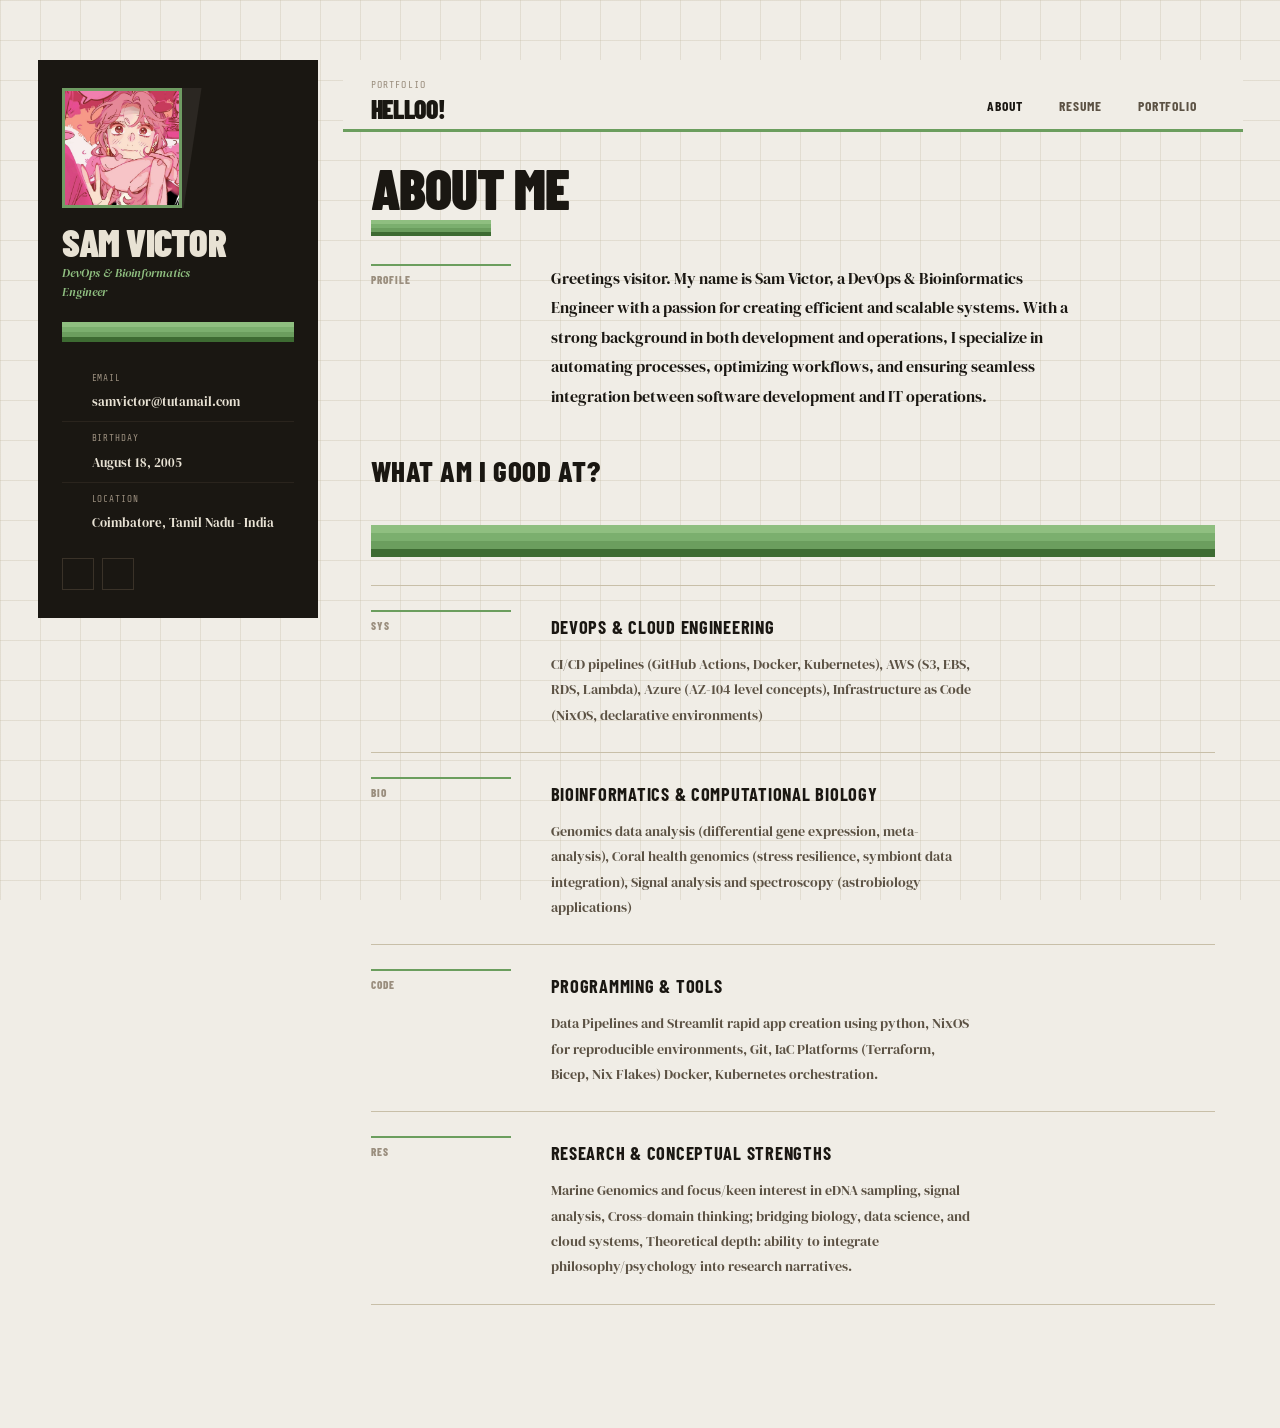
==== commit 387d6e60: "changes" ====
--- a/index.html
+++ b/index.html
@@ -144,7 +144,7 @@
 
         <div class="masthead-name">
           <span class="masthead-label">portfolio</span>
-          <strong class="masthead-title">Sam Victor</strong>
+          <strong class="masthead-title">helloo!</strong>
         </div>
 
         <ul class="masthead-nav">
--- a/assets/css/style.css
+++ b/assets/css/style.css
@@ -18,9 +18,7 @@
   --sage-dark:    #3D6B32;
   --sage-stripe:  #7BAF6E;
 
-  /* Warm secondaries — pulled from the VHS stripe stack */
-  --amber:        #C4882A;
-  --rust:         #B85C38;
+  /* Warm secondaries */
   --cream:        #E8E2D4;
 
   /* Type colors */
@@ -141,7 +139,7 @@
 }
 
 .stripe          { height: 8px; width: 100%; }
-.stripe-1        { background: var(--amber); }
+.stripe-1        { background: var(--sage-light); }
 .stripe-2        { background: var(--sage-stripe); }
 .stripe-3        { background: var(--sage); }
 .stripe-4        { background: var(--sage-dark); }
@@ -151,9 +149,9 @@
   height: 6px;
   background: linear-gradient(
     to right,
-    var(--sage-stripe) 0%, var(--sage-stripe) 40%,
-    var(--amber) 40%, var(--amber) 60%,
-    var(--rust) 60%, var(--rust) 80%,
+    var(--sage-light) 0%, var(--sage-light) 30%,
+    var(--sage-stripe) 30%, var(--sage-stripe) 55%,
+    var(--sage) 55%, var(--sage) 80%,
     var(--sage-dark) 80%, var(--sage-dark) 100%
   );
   max-width: 200px;
@@ -268,7 +266,7 @@
 
 .nav-tab.active {
   color: var(--text-dark);
-  border-bottom-color: var(--amber);
+  border-bottom-color: var(--sage);
 }
 
 
@@ -388,9 +386,9 @@
   height: 20px;
   background: linear-gradient(
     to bottom,
-    var(--amber)       0px,  var(--amber)       5px,
-    var(--rust)        5px,  var(--rust)         10px,
-    var(--sage-stripe) 10px, var(--sage-stripe)  15px,
+    var(--sage-light)  0px,  var(--sage-light)   5px,
+    var(--sage-stripe)  5px, var(--sage-stripe)  10px,
+    var(--sage)        10px, var(--sage)         15px,
     var(--sage-dark)   15px, var(--sage-dark)    20px
   );
 }
@@ -521,9 +519,9 @@
   height: 16px;
   background: linear-gradient(
     to bottom,
-    var(--amber)       0px,  var(--amber)       4px,
-    var(--sage-stripe) 4px,  var(--sage-stripe)  8px,
-    var(--sage)        8px,  var(--sage)         12px,
+    var(--sage-light)  0px,  var(--sage-light)   4px,
+    var(--sage-stripe)  4px, var(--sage-stripe)   8px,
+    var(--sage)         8px, var(--sage)         12px,
     var(--sage-dark)   12px, var(--sage-dark)    16px
   );
 }
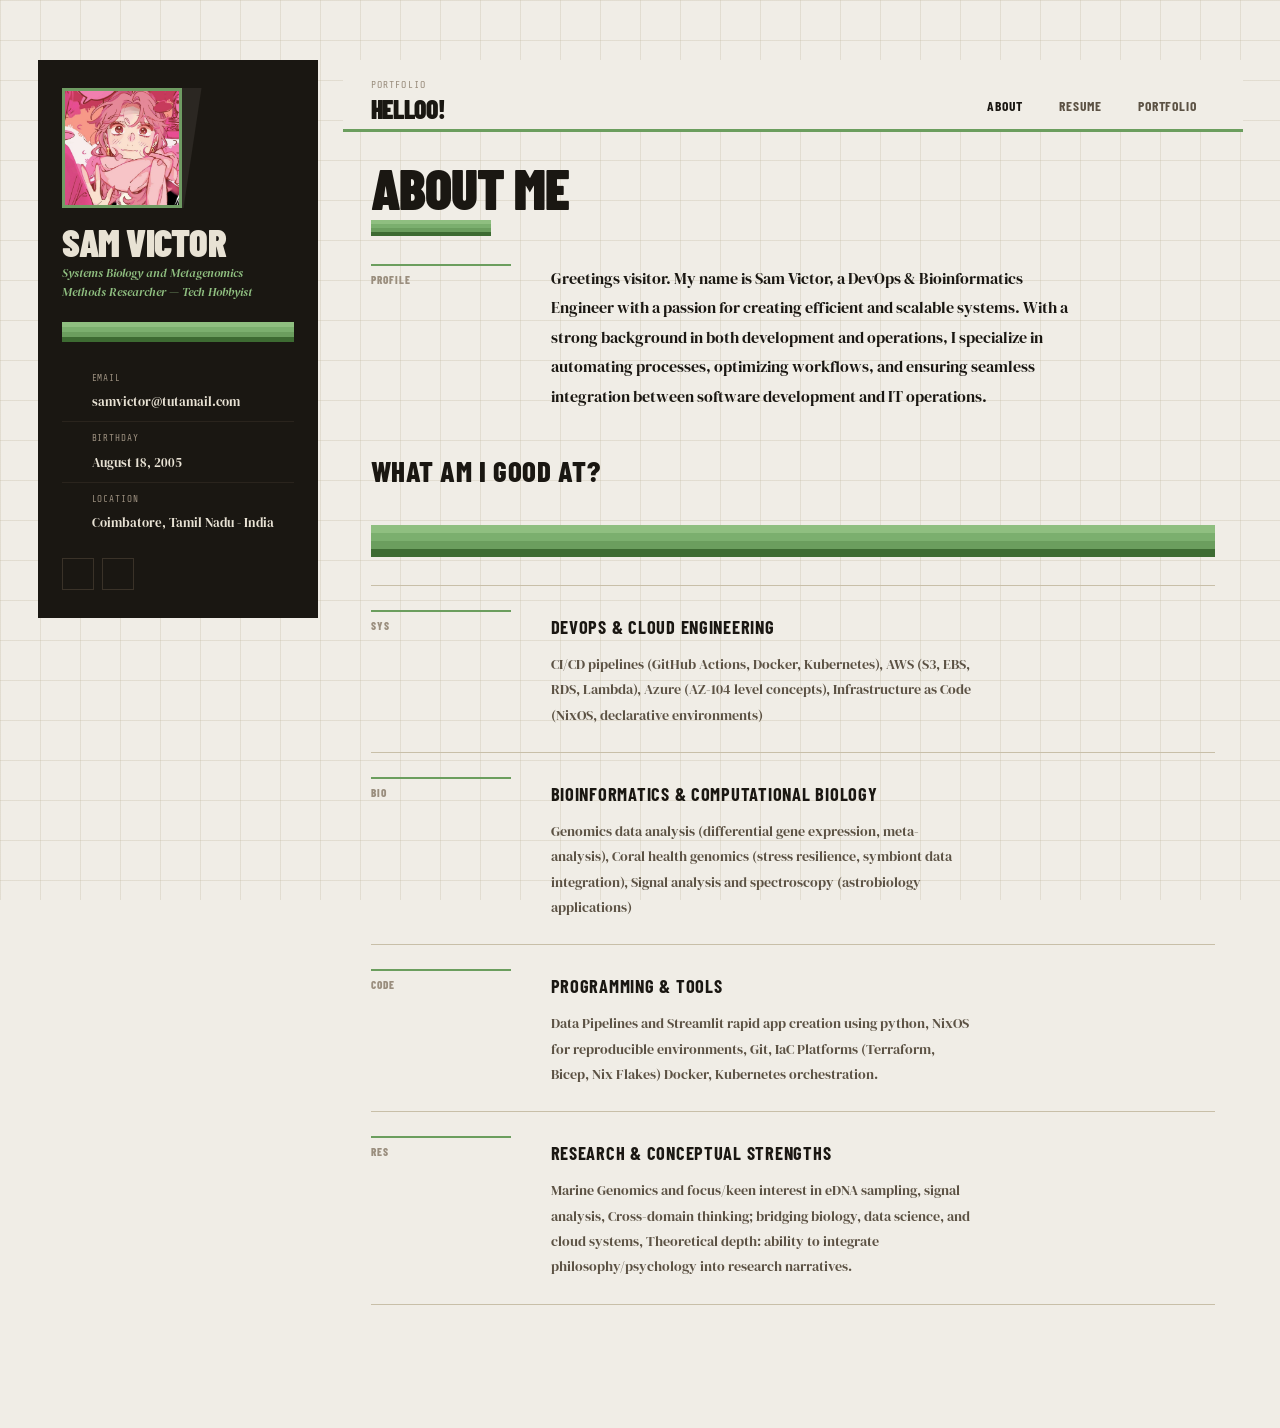
==== commit 73268c20: "Remove amber/rust colors, sage-only palette; update navbar title and profile role" ====
--- a/index.html
+++ b/index.html
@@ -51,7 +51,7 @@
 
           <div class="profile-identity">
             <h1 class="profile-name">Sam Victor</h1>
-            <p class="profile-role">DevOps &amp; Bioinformatics<br>Engineer</p>
+            <p class="profile-role">Systems Biology and Metagenomics<br>Methods Researcher — Tech Hobbyist</p>
           </div>
 
           <button class="contacts-toggle" data-sidebar-btn>
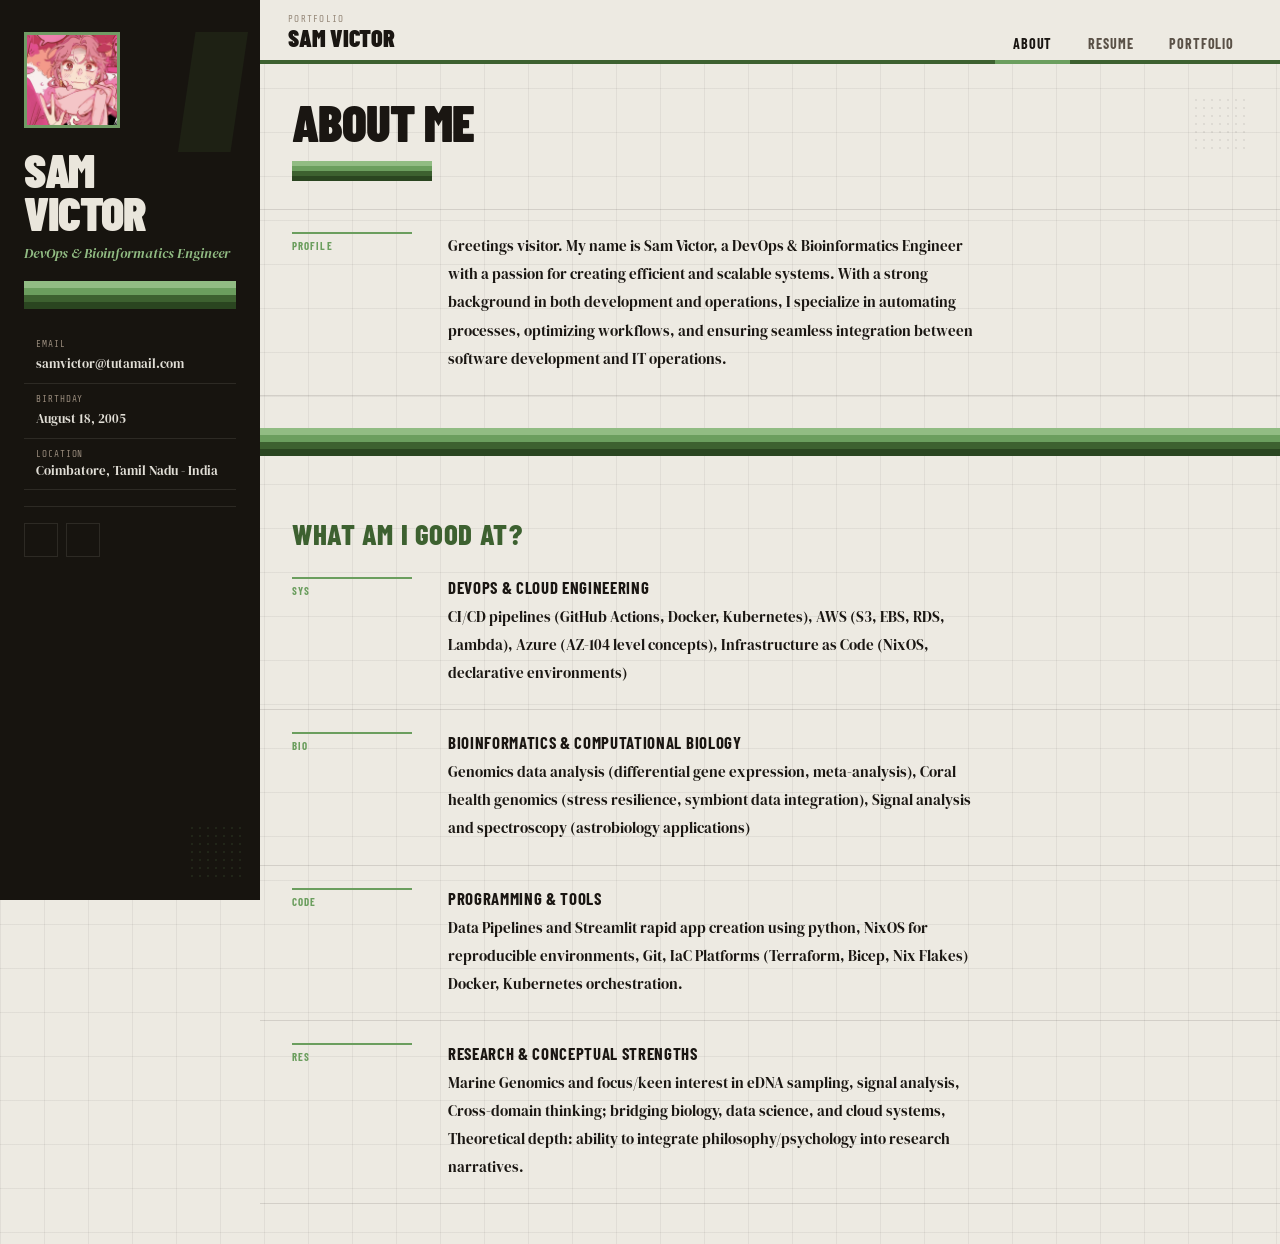
==== commit 350a01cb: "changes" ====
--- a/index.html
+++ b/index.html
@@ -3,125 +3,91 @@
 
 <head>
   <meta charset="UTF-8">
-  <meta http-equiv="X-UA-Compatible" content="IE=edge">
   <meta name="viewport" content="width=device-width, initial-scale=1.0">
-  <title>Matcha's Site</title>
-
-  <!--
-    - favicon
-  -->
+  <meta name="theme-color" content="#EDEAE2">
+  <title>Sam Victor</title>
   <link rel="shortcut icon" href="./assets/images/logo.ico" type="image/x-icon">
-
-  <!--
-    - custom css link
-  -->
-  <link rel="stylesheet" href="./assets/css/style.css">
-
-  <!--
-    - google font link
-  -->
-  <meta name="theme-color" content="#F0EDE6">
   <link rel="preconnect" href="https://fonts.googleapis.com">
   <link rel="preconnect" href="https://fonts.gstatic.com" crossorigin>
-  <link href="https://fonts.googleapis.com/css2?family=Barlow+Condensed:ital,wght@0,400;0,600;0,700;0,800;0,900;1,400;1,700&family=DM+Serif+Display:ital@0;1&family=Share+Tech+Mono&display=swap" rel="stylesheet">
+  <link href="https://fonts.googleapis.com/css2?family=Barlow+Condensed:ital,wght@0,300;0,600;0,700;0,800;0,900;1,400&family=DM+Serif+Display:ital@0;1&family=Share+Tech+Mono&display=swap" rel="stylesheet">
+  <link rel="stylesheet" href="./assets/css/style.css">
 </head>
 
 <body>
 
-  <!--
-    - #MAIN
-  -->
-
   <main>
 
-    <!--
-      - #SIDEBAR
-    -->
+    <!-- ════════════════════════════════════════
+         SIDEBAR — the cassette spine
+         ════════════════════════════════════════ -->
 
     <aside class="sidebar" data-sidebar>
       <div class="sidebar-inner">
 
-        <div class="sidebar-info">
-
-          <div class="profile-img-zone chevron-bg">
-            <figure class="avatar-box">
-              <img src="./assets/images/my-avatar.png" alt="Sam Victor" width="100">
-            </figure>
-          </div>
-
-          <div class="profile-identity">
-            <h1 class="profile-name">Sam Victor</h1>
-            <p class="profile-role">Systems Biology and Metagenomics<br>Methods Researcher — Tech Hobbyist</p>
-          </div>
-
-          <button class="contacts-toggle" data-sidebar-btn>
-            Show Contacts ↓
-          </button>
-
-        </div>
+        <div class="sidebar-top">
+          <div class="chevron" aria-hidden="true"></div>
+          <figure class="avatar-box">
+            <img src="./assets/images/my-avatar.png" alt="Sam Victor" width="96">
+          </figure>
+        </div>
+
+        <div class="sidebar-identity">
+          <h1 class="sidebar-name">Sam<br>Victor</h1>
+          <p class="sidebar-role">DevOps &amp; Bioinformatics Engineer</p>
+          <div class="stripe-band" aria-hidden="true">
+            <div class="s s1"></div><div class="s s2"></div>
+            <div class="s s3"></div><div class="s s4"></div>
+          </div>
+        </div>
+
+        <button class="contacts-toggle" data-sidebar-btn>
+          <span>Show Contacts</span>
+          <ion-icon name="chevron-down"></ion-icon>
+        </button>
 
         <div class="sidebar-info_more">
 
           <ul class="contacts-list">
 
             <li class="contact-item">
-
-              <div class="icon-box">
-                <ion-icon name="mail-outline"></ion-icon>
-              </div>
-
+              <div class="icon-box"><ion-icon name="mail-outline"></ion-icon></div>
               <div class="contact-info">
                 <p class="contact-title">Email</p>
-
                 <a href="mailto:samvictor@tutamail.com" class="contact-link">samvictor@tutamail.com</a>
               </div>
-
             </li>
 
             <li class="contact-item">
-
-              <div class="icon-box">
-                <ion-icon name="calendar-outline"></ion-icon>
-              </div>
-
+              <div class="icon-box"><ion-icon name="calendar-outline"></ion-icon></div>
               <div class="contact-info">
                 <p class="contact-title">Birthday</p>
-
                 <time datetime="2005-08-18">August 18, 2005</time>
               </div>
-
             </li>
 
             <li class="contact-item">
-
-              <div class="icon-box">
-                <ion-icon name="location-outline"></ion-icon>
-              </div>
-
+              <div class="icon-box"><ion-icon name="location-outline"></ion-icon></div>
               <div class="contact-info">
                 <p class="contact-title">Location</p>
-
                 <address>Coimbatore, Tamil Nadu - India</address>
               </div>
-
             </li>
 
           </ul>
 
+          <div class="sidebar-separator" aria-hidden="true"></div>
+
           <ul class="social-list">
-
             <li class="social-item">
               <a href="https://github.com/samvictordr" class="social-link">
                 <ion-icon name="logo-github"></ion-icon>
               </a>
             </li>
-
             <li class="social-item">
               <a href="https://mastodon.social/@matchaswirls" class="social-link">
                 <ion-icon name="logo-mastodon"></ion-icon>
               </a>
             </li>
-
           </ul>
 
         </div>
@@ -130,604 +96,308 @@
     </aside>
 
 
-    <!--
-      - #main-content
-    -->
+    <!-- ════════════════════════════════════════
+         MAIN CONTENT
+         ════════════════════════════════════════ -->
 
     <div class="main-content">
 
-      <!--
-        - #NAVBAR
-      -->
+      <!-- ── MASTHEAD / NAVBAR ── -->
 
       <nav class="masthead">
-
-        <div class="masthead-name">
+        <div class="masthead-id">
           <span class="masthead-label">portfolio</span>
-          <strong class="masthead-title">helloo!</strong>
-        </div>
-
-        <ul class="masthead-nav">
-
-          <li>
-            <button class="nav-tab active" data-nav-link>About</button>
+          <strong class="masthead-name">Sam Victor</strong>
+        </div>
+        <ul class="navbar-list">
+          <li class="navbar-item">
+            <button class="navbar-link active" data-nav-link>About</button>
           </li>
-
-          <li>
-            <button class="nav-tab" data-nav-link>Resume</button>
+          <li class="navbar-item">
+            <button class="navbar-link" data-nav-link>Resume</button>
           </li>
-
-          <li>
-            <button class="nav-tab" data-nav-link>Portfolio</button>
+          <li class="navbar-item">
+            <button class="navbar-link" data-nav-link>Portfolio</button>
           </li>
-
         </ul>
-
       </nav>
 
 
-      <!--
-        - #ABOUT
-      -->
-
-      <article class="about  active" data-page="about">
-
-        <header>
+      <!-- ── ABOUT ── -->
+
+      <article class="about active" data-page="about">
+
+        <header class="article-header">
           <h2 class="h2 article-title">About me</h2>
+          <div class="stripe-band narrow" aria-hidden="true">
+            <div class="s s1"></div><div class="s s2"></div>
+            <div class="s s3"></div><div class="s s4"></div>
+          </div>
         </header>
 
-        <section class="about-text">
-          <div class="editorial-layout">
-            <span class="editorial-label">Profile</span>
-            <div class="bio-content">
-              <p>
-                Greetings visitor. My name is Sam Victor, a DevOps &amp; Bioinformatics Engineer with a passion for creating efficient and scalable systems. With a strong background in both development and operations, I specialize in automating processes, optimizing workflows, and ensuring seamless integration between software development and IT operations.
-              </p>
-            </div>
+        <section class="about-text editorial-row">
+          <span class="row-label">Profile</span>
+          <div class="row-content">
+            <p>
+              Greetings visitor. My name is Sam Victor, a DevOps &amp; Bioinformatics Engineer with a passion for creating efficient and scalable systems. With a strong background in both development and operations, I specialize in automating processes, optimizing workflows, and ensuring seamless integration between software development and IT operations.
+            </p>
           </div>
         </section>
 
-
-        <!--
-          - service
-        -->
+        <div class="stripe-band" aria-hidden="true">
+          <div class="s s1"></div><div class="s s2"></div>
+          <div class="s s3"></div><div class="s s4"></div>
+        </div>
 
         <section class="service">
 
-          <h3 class="h3 service-title">What am I good at?</h3>
-
-          <div class="stripe-band">
-            <div class="stripe stripe-1"></div>
-            <div class="stripe stripe-2"></div>
-            <div class="stripe stripe-3"></div>
-            <div class="stripe stripe-4"></div>
-          </div>
-
-          <div class="service-row editorial-layout">
-            <span class="editorial-label">SYS</span>
-            <div class="service-content">
-              <h4 class="h4 service-item-title">DevOps &amp; Cloud Engineering</h4>
-
-              <p class="service-item-text">
-                CI/CD pipelines (GitHub Actions, Docker, Kubernetes), AWS (S3, EBS, RDS, Lambda), Azure (AZ-104 level concepts), 
+          <h3 class="section-subhead">What am I good at?</h3>
+
+          <div class="service-row editorial-row">
+            <span class="row-label">SYS</span>
+            <div class="row-content">
+              <h4 class="service-title">DevOps &amp; Cloud Engineering</h4>
+              <p class="service-text">
+                CI/CD pipelines (GitHub Actions, Docker, Kubernetes), AWS (S3, EBS, RDS, Lambda), Azure (AZ-104 level concepts),
                 Infrastructure as Code (NixOS, declarative environments)
               </p>
             </div>
           </div>
 
-          <div class="service-row editorial-layout">
-            <span class="editorial-label">BIO</span>
-            <div class="service-content">
-              <h4 class="h4 service-item-title">Bioinformatics &amp; Computational Biology</h4>
-
-              <p class="service-item-text">
+          <div class="service-row editorial-row">
+            <span class="row-label">BIO</span>
+            <div class="row-content">
+              <h4 class="service-title">Bioinformatics &amp; Computational Biology</h4>
+              <p class="service-text">
                 Genomics data analysis (differential gene expression, meta-analysis), Coral health genomics (stress resilience, symbiont data integration), Signal analysis and spectroscopy (astrobiology applications)
               </p>
             </div>
           </div>
 
-          <div class="service-row editorial-layout">
-            <span class="editorial-label">CODE</span>
-            <div class="service-content">
-              <h4 class="h4 service-item-title">Programming &amp; Tools</h4>
-
-              <p class="service-item-text">
+          <div class="service-row editorial-row">
+            <span class="row-label">CODE</span>
+            <div class="row-content">
+              <h4 class="service-title">Programming &amp; Tools</h4>
+              <p class="service-text">
                 Data Pipelines and Streamlit rapid app creation using python, NixOS for reproducible environments, Git, IaC Platforms (Terraform, Bicep, Nix Flakes) Docker, Kubernetes orchestration.
               </p>
             </div>
           </div>
 
-          <div class="service-row editorial-layout">
-            <span class="editorial-label">RES</span>
-            <div class="service-content">
-              <h4 class="h4 service-item-title">Research &amp; Conceptual Strengths</h4>
-
-              <p class="service-item-text">
+          <div class="service-row editorial-row">
+            <span class="row-label">RES</span>
+            <div class="row-content">
+              <h4 class="service-title">Research &amp; Conceptual Strengths</h4>
+              <p class="service-text">
                 Marine Genomics and focus/keen interest in eDNA sampling, signal analysis, Cross-domain thinking; bridging biology, data science, and cloud systems, Theoretical depth: ability to integrate philosophy/psychology into research narratives.
               </p>
             </div>
           </div>
 
         </section>
-        
-
-        <div class="modal-container" data-modal-container>
-
-          <div class="overlay" data-overlay></div>
-
-          <section class="testimonials-modal">
-
-            <button class="modal-close-btn" data-modal-close-btn>
-              <ion-icon name="close-outline"></ion-icon>
-            </button>
-
-            <div class="modal-img-wrapper">
-              <figure class="modal-avatar-box">
-                <img src="./assets/images/avatar-1.png" alt="Daniel lewis" width="80" data-modal-img>
-              </figure>
-
-              <img src="./assets/images/icon-quote.svg" alt="quote icon">
-            </div>
-
-            <div class="modal-content">
-
-              <h4 class="h3 modal-title" data-modal-title>Daniel lewis</h4>
-
-              <time datetime="2021-06-14">14 June, 2021</time>
-
-              <div data-modal-text>
-                <p>
-                  Richard was hired to create a corporate identity. We were very pleased with the work done. She has a
-                  lot of experience
-                  and is very concerned about the needs of client. Lorem ipsum dolor sit amet, ullamcous cididt
-                  consectetur adipiscing
-                  elit, seds do et eiusmod tempor incididunt ut laborels dolore magnarels alia.
+
+      </article>
+
+
+      <!-- ── RESUME ── -->
+
+      <article class="resume" data-page="resume">
+
+        <div class="resume-section">
+          <header class="resume-section-header">
+            <h2 class="resume-section-title">Education</h2>
+            <div class="stripe-band narrow" aria-hidden="true">
+              <div class="s s1"></div><div class="s s2"></div>
+              <div class="s s3"></div><div class="s s4"></div>
+            </div>
+          </header>
+          <ol class="timeline-list">
+            <li class="timeline-item editorial-row">
+              <span class="row-label">2023–2027</span>
+              <div class="row-content">
+                <h4 class="timeline-item-title">Sri Eshwar College of Engineering</h4>
+                <p class="timeline-meta">Bachelor of Computer Science</p>
+                <p class="timeline-text">
+                  Took up major courses in Computer Science, including software engineering protocols, agile development, and cloud computing.
                 </p>
               </div>
-
-            </div>
-
-          </section>
-
-        </div>
-
-      </article>
-
-
-      <!--
-        - #RESUME
-      -->
-
-      <article class="resume" data-page="resume">
-
-        <header>
-          <h2 class="h2 article-title">Resume</h2>
-        </header>
-
-        <section class="timeline">
-
-          <div class="resume-section-header">
-            <h3 class="h3 resume-section-title">Education</h3>
-            <div class="stripe-band-thin"></div>
-          </div>
-
+            </li>
+          </ol>
+        </div>
+
+        <div class="stripe-band" aria-hidden="true">
+          <div class="s s1"></div><div class="s s2"></div>
+          <div class="s s3"></div><div class="s s4"></div>
+        </div>
+
+        <div class="resume-section">
+          <header class="resume-section-header">
+            <h2 class="resume-section-title">Experience</h2>
+            <div class="stripe-band narrow" aria-hidden="true">
+              <div class="s s1"></div><div class="s s2"></div>
+              <div class="s s3"></div><div class="s s4"></div>
+            </div>
+          </header>
           <ol class="timeline-list">
-
-            <li class="timeline-item">
-
-              <div class="timeline-header editorial-layout">
-                <span class="editorial-label">2023–2027</span>
-                <div>
-                  <h4 class="h4 timeline-item-title">Sri Eshwar College of Engineering</h4>
-                  <p class="timeline-subtitle">Bachelor of Computer Science</p>
-                </div>
-              </div>
-
-              <p class="timeline-text">
-                Took up major courses in Computer Science, including software engineering protocols, agile development, and cloud computing.
-              </p>
-
-            </li>
-
+            <li class="timeline-item editorial-row">
+              <span class="row-label">2025–Now</span>
+              <div class="row-content">
+                <h4 class="timeline-item-title">DevOps Intern @ Elevate Labs</h4>
+                <p class="timeline-meta">August 4, 2025 — Present</p>
+                <p class="timeline-text">
+                  Assisting in the development and deployment of CI/CD pipelines, automated testing, and infrastructure management using tools like Docker and Kubernetes.
+                </p>
+              </div>
+            </li>
           </ol>
-
-        </section>
-
-        <section class="timeline">
-
-          <div class="resume-section-header">
-            <h3 class="h3 resume-section-title">Experience</h3>
-            <div class="stripe-band-thin"></div>
-          </div>
-
-          <ol class="timeline-list">
-
-            <li class="timeline-item">
-
-              <div class="timeline-header editorial-layout">
-                <span class="editorial-label">2025–Now</span>
-                <div>
-                  <h4 class="h4 timeline-item-title">DevOps Intern @ Elevate Labs</h4>
-                  <p class="timeline-subtitle">August 4, 2025 — Present</p>
-                </div>
-              </div>
-
-              <p class="timeline-text">
-                Assisting in the development and deployment of CI/CD pipelines, automated testing, and infrastructure management using tools like Docker and Kubernetes.
-              </p>
-
-            </li>
-
-          </ol>
-
-        </section>
+        </div>
+
+        <div class="stripe-band" aria-hidden="true">
+          <div class="s s1"></div><div class="s s2"></div>
+          <div class="s s3"></div><div class="s s4"></div>
+        </div>
 
         <section class="skill">
-
-          <div class="resume-section-header">
-            <h3 class="h3 resume-section-title">Skills</h3>
-            <div class="stripe-band-thin"></div>
-          </div>
-
-          <ul class="skills-list">
+          <header class="resume-section-header">
+            <h2 class="resume-section-title">Skills</h2>
+            <div class="stripe-band narrow" aria-hidden="true">
+              <div class="s s1"></div><div class="s s2"></div>
+              <div class="s s3"></div><div class="s s4"></div>
+            </div>
+          </header>
+
+          <ul class="skills-list content-card">
 
             <li class="skills-item">
-
               <div class="title-wrapper">
                 <h5 class="h5">Azure Architecture</h5>
                 <data value="80">80%</data>
               </div>
-
               <div class="skill-progress-bg">
                 <div class="skill-progress-fill" style="width: 80%;"></div>
               </div>
-
             </li>
 
             <li class="skills-item">
-
               <div class="title-wrapper">
                 <h5 class="h5">Linux Administration and CI/CD</h5>
                 <data value="70">70%</data>
               </div>
-
               <div class="skill-progress-bg">
                 <div class="skill-progress-fill" style="width: 70%;"></div>
               </div>
-
             </li>
 
             <li class="skills-item">
-
               <div class="title-wrapper">
                 <h5 class="h5">IT Infrastructure Modelling</h5>
                 <data value="90">90%</data>
               </div>
-
               <div class="skill-progress-bg">
                 <div class="skill-progress-fill" style="width: 90%;"></div>
               </div>
-
             </li>
 
             <li class="skills-item">
-
               <div class="title-wrapper">
                 <h5 class="h5">Bioinformatics and COmputational Biology</h5>
                 <data value="75">75%</data>
               </div>
-
               <div class="skill-progress-bg">
                 <div class="skill-progress-fill" style="width: 75%;"></div>
               </div>
-
             </li>
 
           </ul>
-
         </section>
 
       </article>
 
 
-      <!--
-        - #PORTFOLIO
-      -->
+      <!-- ── PORTFOLIO ── -->
 
       <article class="portfolio" data-page="portfolio">
 
-        <header>
+        <header class="article-header">
           <h2 class="h2 article-title">Portfolio</h2>
+          <div class="stripe-band narrow" aria-hidden="true">
+            <div class="s s1"></div><div class="s s2"></div>
+            <div class="s s3"></div><div class="s s4"></div>
+          </div>
         </header>
 
-        <section class="projects">
-
+        <div class="filter-row">
+          <span class="filter-label">Filter ›</span>
           <ul class="filter-list">
-
-            <li class="filter-item">
-              <button class="active" data-filter-btn>All</button>
-            </li>
-
-            <li class="filter-item">
-              <button data-filter-btn>Computational Biology</button>
-            </li>
-
-            <li class="filter-item">
-              <button data-filter-btn>Genomics</button>
-            </li>
-
+            <li class="filter-item"><button class="active" data-filter-btn>All</button></li>
+            <li class="filter-item"><button data-filter-btn>Computational Biology</button></li>
+            <li class="filter-item"><button data-filter-btn>Genomics</button></li>
           </ul>
 
           <div class="filter-select-box">
-
             <button class="filter-select" data-select>
-
               <div class="select-value" data-selecct-value>Select category</div>
-
-              <div class="select-icon">
-                <ion-icon name="chevron-down"></ion-icon>
-              </div>
-
+              <div class="select-icon"><ion-icon name="chevron-down"></ion-icon></div>
             </button>
-
             <ul class="select-list">
-
-              <li class="select-item">
-                <button data-select-item>All</button>
-              </li>
-
-              <li class="select-item">
-                <button data-select-item>Computational Biology</button>
-              </li>
-
-              <li class="select-item">
-                <button data-select-item>Genomics</button>
-              </li>
-
+              <li class="select-item"><button data-select-item>All</button></li>
+              <li class="select-item"><button data-select-item>Computational Biology</button></li>
+              <li class="select-item"><button data-select-item>Genomics</button></li>
             </ul>
-
-          </div>
-
-          <ul class="project-list">
-
-            <li class="project-item active" data-filter-item data-category="Computational Biology">
-              <a href="https://github.com/samvictordr/reefgene-exp-sim">
-
-                <figure class="project-img">
-                  <img src="./assets/images/project-1.jpg" alt="Coral Gene expressions simulator" loading="lazy">
-                </figure>
-
-                <div class="project-info">
-                  <h3 class="project-title">Coral Gene expressions simulator</h3>
-                  <p class="project-category">Computational Biology</p>
-                </div>
-
-              </a>
-            </li>
-
-            <li class="project-item active" data-filter-item data-category="Genomics">
-              <a href="https://github.com/samvictordr/gene-mut-tracker">
-
-                <figure class="project-img">
-                  <img src="./assets/images/project-2.png" alt="Gene Mutations Tracking and Analysis Portal" loading="lazy">
-                </figure>
-
-                <div class="project-info">
-                  <h3 class="project-title">Gene Mutations Tracking and Analysis Portal</h3>
-                  <p class="project-category">Genomics</p>
-                </div>
-
-              </a>
-            </li>
-
-          </ul>
-
-        </section>
+          </div>
+        </div>
+
+        <ul class="project-list">
+
+          <li class="project-item active" data-filter-item data-category="Computational Biology">
+            <a href="https://github.com/samvictordr/reefgene-exp-sim">
+              <figure class="project-img">
+                <div class="project-item-icon-box"><ion-icon name="eye-outline"></ion-icon></div>
+                <img src="./assets/images/project-1.jpg" alt="Coral Gene expressions simulator" loading="lazy">
+              </figure>
+              <div class="project-meta">
+                <h3 class="project-title">Coral Gene expressions simulator</h3>
+                <p class="project-category">Computational Biology</p>
+              </div>
+            </a>
+          </li>
+
+          <li class="project-item active" data-filter-item data-category="Genomics">
+            <a href="https://github.com/samvictordr/gene-mut-tracker">
+              <figure class="project-img">
+                <div class="project-item-icon-box"><ion-icon name="eye-outline"></ion-icon></div>
+                <img src="./assets/images/project-2.png" alt="Gene Mutations Tracking and Analysis Portal" loading="lazy">
+              </figure>
+              <div class="project-meta">
+                <h3 class="project-title">Gene Mutations Tracking and Analysis Portal</h3>
+                <p class="project-category">Genomics</p>
+              </div>
+            </a>
+          </li>
+
+        </ul>
 
       </article>
 
-
-      <!--
-        - #BLOG
-      
-
-      <article class="blog" data-page="blog">
-
-        <header>
-          <h2 class="h2 article-title">Blog</h2>
-        </header>
-
-        <section class="blog-posts">
-
-          <ul class="blog-posts-list">
-
-            <li class="blog-post-item">
-              <a href="#">
-
-                <figure class="blog-banner-box">
-                  <img src="./assets/images/blog-1.jpg" alt="Design conferences in 2022" loading="lazy">
-                </figure>
-
-                <div class="blog-content">
-
-                  <div class="blog-meta">
-                    <p class="blog-category">Design</p>
-
-                    <span class="dot"></span>
-
-                    <time datetime="2022-02-23">Fab 23, 2022</time>
-                  </div>
-
-                  <h3 class="h3 blog-item-title">Design conferences in 2022</h3>
-
-                  <p class="blog-text">
-                    Veritatis et quasi architecto beatae vitae dicta sunt, explicabo.
-                  </p>
-
-                </div>
-
-              </a>
-            </li>
-
-            <li class="blog-post-item">
-              <a href="#">
-
-                <figure class="blog-banner-box">
-                  <img src="./assets/images/blog-2.jpg" alt="Best fonts every designer" loading="lazy">
-                </figure>
-
-                <div class="blog-content">
-
-                  <div class="blog-meta">
-                    <p class="blog-category">Design</p>
-
-                    <span class="dot"></span>
-
-                    <time datetime="2022-02-23">Fab 23, 2022</time>
-                  </div>
-
-                  <h3 class="h3 blog-item-title">Best fonts every designer</h3>
-
-                  <p class="blog-text">
-                    Sed ut perspiciatis, nam libero tempore, cum soluta nobis est eligendi.
-                  </p>
-
-                </div>
-
-              </a>
-            </li>
-
-            <li class="blog-post-item">
-              <a href="#">
-
-                <figure class="blog-banner-box">
-                  <img src="./assets/images/blog-3.jpg" alt="Design digest #80" loading="lazy">
-                </figure>
-
-                <div class="blog-content">
-
-                  <div class="blog-meta">
-                    <p class="blog-category">Design</p>
-
-                    <span class="dot"></span>
-
-                    <time datetime="2022-02-23">Fab 23, 2022</time>
-                  </div>
-
-                  <h3 class="h3 blog-item-title">Design digest #80</h3>
-
-                  <p class="blog-text">
-                    Excepteur sint occaecat cupidatat no proident, quis nostrum exercitationem ullam corporis suscipit.
-                  </p>
-
-                </div>
-
-              </a>
-            </li>
-
-            <li class="blog-post-item">
-              <a href="#">
-
-                <figure class="blog-banner-box">
-                  <img src="./assets/images/blog-4.jpg" alt="UI interactions of the week" loading="lazy">
-                </figure>
-
-                <div class="blog-content">
-
-                  <div class="blog-meta">
-                    <p class="blog-category">Design</p>
-
-                    <span class="dot"></span>
-
-                    <time datetime="2022-02-23">Fab 23, 2022</time>
-                  </div>
-
-                  <h3 class="h3 blog-item-title">UI interactions of the week</h3>
-
-                  <p class="blog-text">
-                    Enim ad minim veniam, consectetur adipiscing elit, quis nostrud exercitation ullamco laboris nisi.
-                  </p>
-
-                </div>
-
-              </a>
-            </li>
-
-            <li class="blog-post-item">
-              <a href="#">
-
-                <figure class="blog-banner-box">
-                  <img src="./assets/images/blog-5.jpg" alt="The forgotten art of spacing" loading="lazy">
-                </figure>
-
-                <div class="blog-content">
-
-                  <div class="blog-meta">
-                    <p class="blog-category">Design</p>
-
-                    <span class="dot"></span>
-
-                    <time datetime="2022-02-23">Fab 23, 2022</time>
-                  </div>
-
-                  <h3 class="h3 blog-item-title">The forgotten art of spacing</h3>
-
-                  <p class="blog-text">
-                    Maxime placeat, sed do eiusmod tempor incididunt ut labore et dolore magna aliqua.
-                  </p>
-
-                </div>
-
-              </a>
-            </li>
-
-            <li class="blog-post-item">
-              <a href="#">
-
-                <figure class="blog-banner-box">
-                  <img src="./assets/images/blog-6.jpg" alt="Design digest #79" loading="lazy">
-                </figure>
-
-                <div class="blog-content">
-
-                  <div class="blog-meta">
-                    <p class="blog-category">Design</p>
-
-                    <span class="dot"></span>
-
-                    <time datetime="2022-02-23">Fab 23, 2022</time>
-                  </div>
-
-                  <h3 class="h3 blog-item-title">Design digest #79</h3>
-
-                  <p class="blog-text">
-                    Optio cumque nihil impedit uo minus quod maxime placeat, velit esse cillum.
-                  </p>
-
-                </div>
-
-              </a>
-            </li>
-
-          </ul>
-
-        </section>
-
-      </article> -->
-
     </div>
 
   </main>
 
 
-  <!--
-    - custom js link
-  -->
+  <!-- Hidden modal container — prevents script.js runtime errors
+       (script references modal/overlay elements on load) -->
+  <div class="hidden-compat" data-modal-container>
+    <div data-overlay></div>
+    <div>
+      <button data-modal-close-btn></button>
+      <img data-modal-img src="" alt="">
+      <h4 data-modal-title></h4>
+      <div data-modal-text></div>
+    </div>
+  </div>
+
+
   <script src="./assets/js/script.js"></script>
-
-  <!--
-    - ionicon link
-  -->
   <script type="module" src="https://unpkg.com/ionicons@5.5.2/dist/ionicons/ionicons.esm.js"></script>
   <script nomodule src="https://unpkg.com/ionicons@5.5.2/dist/ionicons/ionicons.js"></script>
 
--- a/assets/css/style.css
+++ b/assets/css/style.css
@@ -1,436 +1,257 @@
-/*-----------------------------------*\
-  #style.css — VHS Editorial × Matcha
-\*-----------------------------------*/
-
-/* ================================
-   CUSTOM PROPERTIES
-   ================================ */
+/* ==========================================================
+   VHS CASSETTE SLEEVE — EDITORIAL PORTFOLIO
+   Sam Victor · Built new from the ground up
+   ========================================================== */
+
+/* ── 1. CUSTOM PROPERTIES ────────────────────────────────── */
 
 :root {
-  /* Backgrounds — light, warm, like aged paper */
-  --bg:           #F0EDE6;
-  --bg-stripe:    #E3DFD7;
-  --bg-dark:      #1A1712;
-
-  /* Sage — the matcha signal, now prominent */
-  --sage:         #6B9E5E;
-  --sage-light:   #8FBF80;
-  --sage-dark:    #3D6B32;
-  --sage-stripe:  #7BAF6E;
-
-  /* Warm secondaries */
-  --cream:        #E8E2D4;
-
-  /* Type colors */
-  --text-dark:    #1A1712;
-  --text-mid:     #5C5244;
-  --text-muted:   #9A8E7E;
-  --text-light:   #E8E2D4;
-
-  /* Borders */
-  --rule:         #C8BFA8;
-  --rule-dark:    #3A3228;
-}
-
-
-/* ================================
-   RESET
-   ================================ */
+  /* Page field — aged VHS sleeve cardboard */
+  --bg:            #EDEAE2;
+  --bg-warm:       #E4E0D7;
+  --bg-card:       #F2EFE8;
+
+  /* Dark zone — sidebar, contrast headers */
+  --dark:          #17140F;
+  --dark-mid:      #252018;
+
+  /* Sage green — the only accent, three weights */
+  --sage:          #6B9E5E;
+  --sage-light:    #91BC83;
+  --sage-deep:     #3D6130;
+
+  /* Type */
+  --ink:           #1A1612;
+  --ink-mid:       #5A5147;
+  --ink-muted:     #96897A;
+  --ink-light:     #EAE6DC;
+  --ink-dim:       #E0DDD5;
+
+  /* Rules and structure */
+  --rule:          rgba(26, 22, 18, 0.12);
+  --rule-dark:     rgba(234, 230, 220, 0.1);
+}
+
+/* ── 2. RESET & BASE ─────────────────────────────────────── */
 
 *, *::before, *::after {
+  box-sizing: border-box;
   margin: 0;
   padding: 0;
-  box-sizing: border-box;
-}
-
-a { text-decoration: none; color: var(--sage-dark); }
-a:hover { color: var(--sage); }
-
-li { list-style: none; }
-
-img, ion-icon, a, button, time, span { display: block; }
-
-button {
-  font: inherit;
-  background: none;
-  border: none;
-  text-align: left;
-  cursor: crosshair !important;
-}
-
-input, textarea {
-  display: block;
-  width: 100%;
-  background: none;
-  font: inherit;
-}
-
-*, button, a { cursor: crosshair !important; }
-
-::selection { background: var(--sage); color: var(--text-light); }
-
-:focus-visible {
-  outline: 2px solid var(--sage);
-  outline-offset: 2px;
-}
-
-html {
+}
+
+html { font-size: 16px; }
+
+body {
   font-family: 'DM Serif Display', serif;
-}
-
-body {
+  color: var(--ink);
+  cursor: crosshair;
   background-color: var(--bg);
   background-image:
-    linear-gradient(rgba(200, 191, 168, 0.35) 1px, transparent 1px),
-    linear-gradient(90deg, rgba(200, 191, 168, 0.35) 1px, transparent 1px);
-  background-size: 40px 40px;
-  background-attachment: fixed;
-  color: var(--text-dark);
-  font-size: 0.92rem;
-  line-height: 1.85;
-}
-
-
-/* ================================
-   SCROLLBAR
-   ================================ */
+    linear-gradient(rgba(26, 22, 18, 0.06) 1px, transparent 1px),
+    linear-gradient(90deg, rgba(26, 22, 18, 0.06) 1px, transparent 1px);
+  background-size: 44px 44px;
+}
+
+*, button, a { cursor: crosshair !important; }
+ul, ol { list-style: none; }
+a { color: inherit; text-decoration: none; }
+img { display: block; max-width: 100%; }
+button { font: inherit; }
+
+/* ── 3. SCROLLBAR ─────────────────────────────────────────── */
 
 ::-webkit-scrollbar       { width: 5px; }
 ::-webkit-scrollbar-track { background: var(--bg); }
-::-webkit-scrollbar-thumb { background: var(--rule); }
+::-webkit-scrollbar-thumb { background: rgba(107,158,94,0.4); }
 ::-webkit-scrollbar-thumb:hover { background: var(--sage); }
 
-
-/* ================================
-   ANIMATIONS
-   ================================ */
+/* ── 4. SELECTION & FOCUS ─────────────────────────────────── */
+
+::selection { background: var(--sage); color: var(--ink-light); }
+:focus-visible { outline: 2px solid var(--sage); outline-offset: 2px; }
+
+/* ── 5. ANIMATIONS ────────────────────────────────────────── */
 
 @keyframes fadeInUp {
-  from { opacity: 0; transform: translateY(10px); }
+  from { opacity: 0; transform: translateY(8px); }
   to   { opacity: 1; transform: translateY(0); }
 }
 
-@keyframes fade {
-  0%   { opacity: 0; }
-  100% { opacity: 1; }
-}
-
-
-/* ================================
-   GLOBAL TRANSITIONS
-   ================================ */
-
-*, *::before, *::after {
-  transition: color 0.15s ease, background 0.15s ease,
-              border-color 0.15s ease, transform 0.15s ease;
-}
-
-
-/* ================================
-   VHS DESIGN ELEMENTS
-   ================================ */
-
-/* Stripe Band — core visual / section divider */
-.stripe-band {
+@keyframes growBar {
+  from { transform: scaleX(0); }
+  to   { transform: scaleX(1); }
+}
+
+/* ── 6. PAGE LAYOUT ───────────────────────────────────────── */
+
+main {
+  display: grid;
+  grid-template-columns: 260px 1fr;
+  min-height: 100vh;
+}
+
+.main-content {
   display: flex;
   flex-direction: column;
-  width: 100%;
-  margin: 28px 0;
-}
-
-.stripe          { height: 8px; width: 100%; }
-.stripe-1        { background: var(--sage-light); }
-.stripe-2        { background: var(--sage-stripe); }
-.stripe-3        { background: var(--sage); }
-.stripe-4        { background: var(--sage-dark); }
-
-/* Stripe Band Thin — horizontal gradient for resume headers */
-.stripe-band-thin {
-  height: 6px;
-  background: linear-gradient(
-    to right,
-    var(--sage-light) 0%, var(--sage-light) 30%,
-    var(--sage-stripe) 30%, var(--sage-stripe) 55%,
-    var(--sage) 55%, var(--sage) 80%,
-    var(--sage-dark) 80%, var(--sage-dark) 100%
-  );
-  max-width: 200px;
-  margin-bottom: 24px;
-}
-
-/* Diagonal Chevron — decorative background motif */
-.chevron-bg {
+  min-height: 100vh;
+}
+
+/* ── 7. STRIPE BAND — core visual element ─────────────────── */
+
+.stripe-band { display: flex; flex-direction: column; width: 100%; }
+.s  { height: 7px; }
+.s1 { background: #91BC83; }
+.s2 { background: #6B9E5E; }
+.s3 { background: #3D6130; }
+.s4 { background: #2A4520; }
+
+.stripe-band.narrow { max-width: 140px; margin: 14px 0 28px; }
+.stripe-band.narrow .s { height: 5px; }
+.stripe-band:not(.narrow) { margin: 32px 0; }
+
+/* ── 8. CHEVRON MOTIF ─────────────────────────────────────── */
+
+.chevron {
+  width: 80px;
+  height: 100%;
+  background: var(--sage-deep);
+  clip-path: polygon(25% 0%, 100% 0%, 75% 100%, 0% 100%);
+  position: absolute;
+  opacity: 0.18;
+  pointer-events: none;
+}
+
+/* ── 9. SIDEBAR ───────────────────────────────────────────── */
+
+.sidebar {
+  background: var(--dark);
+  color: var(--ink-light);
+  position: sticky;
+  top: 0;
+  height: 100vh;
+  overflow-y: auto;
+  z-index: 50;
+}
+
+.sidebar-inner {
+  padding: 32px 24px 28px;
   position: relative;
-}
-
-.chevron-bg::before {
+  z-index: 1;
+}
+
+.sidebar-top {
+  position: relative;
+  margin-bottom: 20px;
+}
+
+.sidebar-top .chevron {
+  position: absolute;
+  right: -12px;
+  top: 0;
+  height: 120px;
+  width: 70px;
+}
+
+.avatar-box img {
+  display: block;
+  width: 96px;
+  height: 96px;
+  object-fit: cover;
+  border: 3px solid var(--sage);
+  filter: saturate(0.85);
+}
+
+.sidebar-identity {
+  margin-bottom: 8px;
+}
+
+/* Override default stripe-band margin inside sidebar */
+.sidebar-identity .stripe-band {
+  margin: 0 0 16px;
+}
+
+.sidebar-name {
+  font-family: 'Barlow Condensed', sans-serif;
+  font-weight: 900;
+  font-size: 3rem;
+  text-transform: uppercase;
+  letter-spacing: -0.03em;
+  line-height: 0.9;
+  color: var(--ink-light);
+  margin-bottom: 10px;
+}
+
+.sidebar-role {
+  font-family: 'DM Serif Display', serif;
+  font-style: italic;
+  font-size: 0.85rem;
+  color: var(--sage-light);
+  line-height: 1.5;
+  margin-bottom: 16px;
+}
+
+/* Dot-grid decorative print in sidebar */
+.sidebar::after {
   content: '';
   position: absolute;
-  right: -20px;
-  top: 0;
-  bottom: 0;
-  width: 60px;
-  background: var(--text-light);
-  clip-path: polygon(30% 0%, 100% 0%, 70% 100%, 0% 100%);
-  opacity: 0.08;
+  bottom: 20px;
+  right: 16px;
+  width: 56px;
+  height: 56px;
+  background-image: radial-gradient(circle, rgba(107,158,94,0.12) 1.2px, transparent 1.2px);
+  background-size: 8px 8px;
   pointer-events: none;
-}
-
-/* Editorial Layout — two-zone grid */
-.editorial-layout {
-  display: grid;
-  grid-template-columns: 140px 1fr;
-  gap: 0 40px;
-  align-items: start;
-}
-
-.editorial-label {
-  font-family: 'Barlow Condensed', sans-serif;
-  font-weight: 800;
-  font-size: 0.7rem;
-  text-transform: uppercase;
-  letter-spacing: 0.1em;
-  color: var(--text-muted);
-  padding-top: 4px;
-  border-top: 2px solid var(--sage);
-}
-
-
-/* ================================
-   MASTHEAD / NAVBAR
-   ================================ */
-
-.masthead {
-  display: flex;
-  align-items: flex-end;
+  z-index: 0;
+}
+
+.contacts-toggle {
+  display: flex;
+  align-items: center;
   justify-content: space-between;
-  padding: 16px 28px 0;
-  border-bottom: 3px solid var(--sage);
-  background: var(--bg);
-  position: sticky;
-  top: 0;
-  z-index: 100;
-  animation: fadeInUp 0.3s ease forwards;
-}
-
-.masthead-label {
-  display: block;
-  font-family: 'Share Tech Mono', monospace;
-  font-size: 0.62rem;
-  color: var(--text-muted);
-  text-transform: uppercase;
-  letter-spacing: 0.12em;
-  margin-bottom: 2px;
-}
-
-.masthead-title {
-  font-family: 'Barlow Condensed', sans-serif;
-  font-weight: 900;
-  font-size: 1.6rem;
-  text-transform: uppercase;
-  letter-spacing: -0.01em;
-  color: var(--text-dark);
-  line-height: 1;
-  padding-bottom: 10px;
-}
-
-.masthead-nav {
-  display: flex;
-  list-style: none;
-  gap: 0;
-  margin: 0;
-  padding: 0;
-  align-items: flex-end;
-}
-
-.nav-tab {
+  width: 100%;
+  padding: 10px 0;
+  border: none;
+  border-top: 1px solid var(--rule-dark);
+  background: transparent;
   font-family: 'Barlow Condensed', sans-serif;
   font-weight: 700;
-  font-size: 0.85rem;
-  text-transform: uppercase;
-  letter-spacing: 0.06em;
-  color: var(--text-mid);
-  background: transparent;
-  border: none;
-  border-bottom: 3px solid transparent;
-  padding: 10px 18px;
-  cursor: crosshair;
-  transition: all 0.15s ease;
-  margin-bottom: -3px;
-}
-
-.nav-tab:hover {
-  color: var(--sage);
-  border-bottom-color: var(--sage-light);
-}
-
-.nav-tab.active {
-  color: var(--text-dark);
-  border-bottom-color: var(--sage);
-}
-
-
-/* ================================
-   SIDEBAR
-   ================================ */
-
-.sidebar {
-  background: var(--bg-dark);
-  color: var(--text-light);
-  padding: 0;
+  font-size: 0.8rem;
+  text-transform: uppercase;
+  letter-spacing: 0.08em;
+  color: var(--ink-muted);
+  transition: color 0.15s;
+}
+.contacts-toggle:hover { color: var(--sage-light); }
+.contacts-toggle ion-icon { font-size: 0.9rem; }
+
+/* Sidebar contacts — hidden by default, toggled by script */
+.sidebar-info_more {
+  max-height: 0;
   overflow: hidden;
-  position: relative;
-  max-height: 140px;
-  transition: max-height 0.5s ease-in-out;
-  animation: fadeInUp 0.3s ease forwards;
-}
-
-.sidebar.active {
-  max-height: 600px;
-}
-
-.sidebar-inner {
-  padding: 24px 20px 24px;
-}
-
-.sidebar-info {
-  display: flex;
-  align-items: center;
-  gap: 16px;
-}
-
-.profile-img-zone {
-  position: relative;
-  flex-shrink: 0;
-}
-
-.avatar-box {
-  margin: 0;
-}
-
-.avatar-box img {
-  display: block;
-  width: 80px;
-  height: 80px;
-  object-fit: cover;
-  border: 3px solid var(--sage);
-  filter: saturate(0.9);
-}
-
-.profile-identity {
-  flex: 1;
-  min-width: 0;
-}
-
-.profile-name {
-  font-family: 'Barlow Condensed', sans-serif;
-  font-weight: 900;
-  font-size: 1.5rem;
-  text-transform: uppercase;
-  letter-spacing: -0.02em;
-  color: var(--text-light);
-  line-height: 0.95;
-  margin-bottom: 4px;
-}
-
-.profile-role {
-  font-family: 'DM Serif Display', serif;
-  font-style: italic;
-  font-size: 0.78rem;
-  color: var(--sage-light);
-  line-height: 1.5;
-  margin-bottom: 0;
-}
-
-/* Contacts toggle button */
-.contacts-toggle {
-  text-align: center;
-  font-family: 'Barlow Condensed', sans-serif;
-  font-weight: 600;
-  font-size: 0.68rem;
-  text-transform: uppercase;
-  letter-spacing: 0.08em;
-  color: var(--text-muted);
-  background: transparent;
-  border: 1px solid var(--rule-dark);
-  padding: 6px 10px;
-  cursor: crosshair;
-  transition: color 0.15s, border-color 0.15s;
-  flex-shrink: 0;
-  white-space: nowrap;
-}
-
-.contacts-toggle:hover {
-  color: var(--sage-light);
-  border-color: var(--sage);
-}
-
-/* Sidebar info_more — contacts section */
-.sidebar-info_more {
   opacity: 0;
-  visibility: hidden;
-  transition: opacity 0.5s ease-in-out, visibility 0.5s ease-in-out;
-  padding-top: 20px;
-}
-
+  transition: max-height 0.35s ease, opacity 0.25s ease;
+}
 .sidebar.active .sidebar-info_more {
+  max-height: 500px;
   opacity: 1;
-  visibility: visible;
-}
-
-/* VHS stripe band in sidebar */
-.sidebar-info_more::before {
-  content: '';
-  display: block;
-  margin-bottom: 20px;
-  height: 20px;
-  background: linear-gradient(
-    to bottom,
-    var(--sage-light)  0px,  var(--sage-light)   5px,
-    var(--sage-stripe)  5px, var(--sage-stripe)  10px,
-    var(--sage)        10px, var(--sage)         15px,
-    var(--sage-dark)   15px, var(--sage-dark)    20px
-  );
-}
-
-/* Contacts list */
-.contacts-list {
-  display: grid;
-  grid-template-columns: 1fr;
-  gap: 0;
-  padding: 0;
-  margin: 0;
-}
+}
+
+.contacts-list { padding-top: 4px; }
 
 .contact-item {
   display: flex;
-  gap: 10px;
+  gap: 12px;
   align-items: flex-start;
-  padding: 8px 0;
-  border-bottom: 1px solid rgba(58, 50, 40, 0.5);
-}
-
-.contact-item:last-child {
-  border-bottom: none;
+  padding: 10px 0;
+  border-bottom: 1px solid var(--rule-dark);
 }
 
 .icon-box {
   color: var(--sage);
-  font-size: 0.8rem;
-  margin-top: 2px;
+  font-size: 1rem;
+  padding-top: 2px;
   flex-shrink: 0;
-  width: 20px;
-  height: 20px;
-  display: flex;
-  align-items: center;
-  justify-content: center;
-}
-
-.icon-box ion-icon { --ionicon-stroke-width: 35px; }
-
-.contact-info {
-  flex: 1;
-  min-width: 0;
 }
 
 .contact-title {
@@ -438,879 +259,549 @@
   font-size: 0.58rem;
   text-transform: uppercase;
   letter-spacing: 0.1em;
-  color: var(--text-muted);
+  color: var(--ink-muted);
   margin-bottom: 2px;
 }
 
-.contact-info :is(.contact-link, time, address) {
+.contact-link,
+.contact-info address,
+.contact-info time {
   font-family: 'DM Serif Display', serif;
-  font-size: 0.82rem;
-  color: var(--cream);
+  font-size: 0.83rem;
+  color: var(--ink-dim);
   font-style: normal;
 }
-
-/* Social list */
-.social-list {
-  display: flex;
-  justify-content: flex-start;
-  align-items: center;
-  gap: 8px;
-  padding: 14px 0 0;
-  margin: 0;
-}
+.contact-link:hover { color: var(--sage-light); }
+
+.sidebar-separator {
+  height: 1px;
+  background: var(--rule-dark);
+  margin: 16px 0;
+}
+
+.social-list { display: flex; gap: 8px; }
 
 .social-link {
   display: inline-flex;
   align-items: center;
   justify-content: center;
-  width: 32px;
-  height: 32px;
+  width: 34px;
+  height: 34px;
   border: 1px solid var(--rule-dark);
-  color: var(--text-muted);
-  font-size: 16px;
+  color: var(--ink-muted);
+  font-size: 1rem;
   transition: all 0.15s;
 }
-
 .social-link:hover {
   border-color: var(--sage);
   color: var(--sage-light);
 }
 
-
-/* ================================
-   ARTICLES (pages)
-   ================================ */
-
-article {
-  display: none;
-  padding: 28px;
-}
-
+/* ── 10. MASTHEAD / NAVBAR ────────────────────────────────── */
+
+.masthead {
+  display: flex;
+  align-items: flex-end;
+  justify-content: space-between;
+  padding: 14px 28px 0;
+  background: var(--bg);
+  border-bottom: 4px solid var(--sage-deep);
+  position: sticky;
+  top: 0;
+  z-index: 100;
+}
+
+.masthead-label {
+  display: block;
+  font-family: 'Share Tech Mono', monospace;
+  font-size: 0.58rem;
+  text-transform: uppercase;
+  letter-spacing: 0.14em;
+  color: var(--ink-muted);
+  margin-bottom: 2px;
+}
+
+.masthead-name {
+  font-family: 'Barlow Condensed', sans-serif;
+  font-weight: 900;
+  font-size: 1.5rem;
+  text-transform: uppercase;
+  letter-spacing: -0.01em;
+  color: var(--ink);
+  padding-bottom: 10px;
+  line-height: 1;
+  display: block;
+}
+
+.navbar-list {
+  display: flex;
+  list-style: none;
+  margin: 0;
+  padding: 0;
+  gap: 0;
+  align-items: flex-end;
+}
+
+.navbar-link {
+  font-family: 'Barlow Condensed', sans-serif;
+  font-weight: 700;
+  font-size: 0.88rem;
+  text-transform: uppercase;
+  letter-spacing: 0.06em;
+  color: var(--ink-mid);
+  background: transparent;
+  border: none;
+  border-bottom: 4px solid transparent;
+  padding: 8px 18px;
+  margin-bottom: -4px;
+  transition: all 0.15s;
+}
+.navbar-link:hover  { color: var(--sage); border-bottom-color: var(--sage-light); }
+.navbar-link.active { color: var(--ink); border-bottom-color: var(--sage); }
+
+/* ── 11. ARTICLE BASE ─────────────────────────────────────── */
+
+article { display: none; }
 article.active {
   display: block;
-  animation: fade 0.5s ease backwards;
-  animation-delay: 0.15s;
-}
-
-
-/* ================================
-   ARTICLE TITLES — bold VHS label style
-   ================================ */
+  animation: fadeInUp 0.3s ease forwards;
+  padding-bottom: 40px;
+}
+
+.article-header {
+  padding: 32px 32px 0;
+  position: relative;
+}
 
 .article-title {
   font-family: 'Barlow Condensed', sans-serif;
   font-weight: 900;
-  font-size: 2.8rem;
+  font-size: 3.2rem;
   text-transform: uppercase;
   letter-spacing: -0.02em;
-  color: var(--text-dark);
+  color: var(--ink);
   line-height: 1;
-  margin-bottom: 28px;
-  position: relative;
-  padding-bottom: 20px;
-}
-
-.article-title::after {
+  margin-bottom: 0;
+}
+
+/* Dot-grid decorative print on article headers */
+.article-header::after {
   content: '';
   position: absolute;
-  bottom: 0;
-  left: 0;
-  width: 120px;
-  height: 16px;
-  background: linear-gradient(
-    to bottom,
-    var(--sage-light)  0px,  var(--sage-light)   4px,
-    var(--sage-stripe)  4px, var(--sage-stripe)   8px,
-    var(--sage)         8px, var(--sage)         12px,
-    var(--sage-dark)   12px, var(--sage-dark)    16px
-  );
-}
-
-
-/* ================================
-   HEADINGS SYSTEM
-   ================================ */
-
-.h2 {
-  font-family: 'Barlow Condensed', sans-serif;
-  font-weight: 900;
-  text-transform: uppercase;
-}
-
-.h3 {
-  font-family: 'Barlow Condensed', sans-serif;
-  font-weight: 800;
-  text-transform: uppercase;
-}
-
-.h4 {
+  top: 32px;
+  right: 32px;
+  width: 56px;
+  height: 56px;
+  background-image: radial-gradient(circle, rgba(26,22,18,0.07) 1.2px, transparent 1.2px);
+  background-size: 8px 8px;
+  pointer-events: none;
+}
+
+/* ── 12. EDITORIAL ROW LAYOUT ─────────────────────────────── */
+
+.editorial-row {
+  display: grid;
+  grid-template-columns: 120px 1fr;
+  gap: 0 36px;
+  padding: 22px 32px;
+  border-bottom: 1px solid var(--rule);
+  align-items: start;
+}
+
+.row-label {
   font-family: 'Barlow Condensed', sans-serif;
   font-weight: 700;
-  text-transform: uppercase;
-}
-
-.h5 {
-  font-family: 'Barlow Condensed', sans-serif;
-  font-weight: 700;
-  font-size: 0.9rem;
-  text-transform: uppercase;
-  letter-spacing: 0.05em;
-  color: var(--text-dark);
-}
-
-
-/* ================================
-   ABOUT PAGE
-   ================================ */
-
-/* Bio section */
-.about-text {
-  margin-bottom: 32px;
-}
-
-.bio-content p {
+  font-size: 0.68rem;
+  text-transform: uppercase;
+  letter-spacing: 0.1em;
+  color: var(--sage);
+  padding-top: 5px;
+  border-top: 2px solid var(--sage);
+}
+
+.row-content p {
   font-family: 'DM Serif Display', serif;
-  font-size: 1rem;
+  font-size: 0.95rem;
   line-height: 1.85;
-  color: var(--text-dark);
-  max-width: 65ch;
-}
-
-/* Service section */
-.service {
-  margin-bottom: 35px;
-}
-
-.service-title {
+  color: var(--ink);
+  max-width: 66ch;
+}
+
+/* ── 13. ABOUT PAGE ───────────────────────────────────────── */
+
+.about-text.editorial-row {
+  border-top: 1px solid var(--rule);
+}
+
+.section-subhead {
   font-family: 'Barlow Condensed', sans-serif;
   font-weight: 800;
   font-size: 1.8rem;
   text-transform: uppercase;
   letter-spacing: 0.02em;
-  color: var(--text-dark);
-  margin-bottom: 4px;
-}
-
-.service-row {
-  padding: 24px 0;
-  border-bottom: 1px solid var(--rule);
-}
-
-.stripe-band + .service-row {
-  border-top: 1px solid var(--rule);
-}
-
-.service-item-title {
+  color: var(--sage-deep);
+  padding: 28px 32px 4px;
+}
+
+.service-title {
   font-family: 'Barlow Condensed', sans-serif;
   font-weight: 700;
-  font-size: 1.15rem;
+  font-size: 1.05rem;
   text-transform: uppercase;
   letter-spacing: 0.04em;
-  color: var(--text-dark);
-  margin-bottom: 8px;
-}
-
-.service-item-text {
+  color: var(--ink);
+  margin-bottom: 6px;
+}
+
+.service-text {
   font-family: 'DM Serif Display', serif;
   font-size: 0.88rem;
-  color: var(--text-mid);
   line-height: 1.8;
+  color: var(--ink-mid);
   max-width: 60ch;
 }
 
-
-/* ================================
-   MODAL / TESTIMONIALS
-   ================================ */
-
-.modal-container {
-  position: fixed;
-  top: 0;
-  left: 0;
-  width: 100%;
-  height: 100%;
-  display: flex;
-  justify-content: center;
-  align-items: center;
-  overflow-y: auto;
-  overscroll-behavior: contain;
-  z-index: 200;
-  pointer-events: none;
-  visibility: hidden;
-}
-
-.modal-container::-webkit-scrollbar { display: none; }
-
-.modal-container.active {
-  pointer-events: all;
-  visibility: visible;
-}
-
-.overlay {
-  position: fixed;
-  top: 0;
-  left: 0;
-  width: 100%;
-  height: 100vh;
-  background: var(--bg-dark);
-  opacity: 0;
-  visibility: hidden;
-  pointer-events: none;
-  z-index: 1;
-  transition: all 0.15s ease;
-}
-
-.overlay.active {
-  opacity: 0.7;
-  visibility: visible;
-  pointer-events: all;
-}
-
-.testimonials-modal {
-  background: var(--bg);
-  position: relative;
-  padding: 24px;
-  margin: 15px 12px;
-  border: 2px solid var(--rule);
-  transform: scale(1.1);
-  opacity: 0;
-  transition: all 0.15s ease;
-  z-index: 2;
-  max-width: 600px;
-}
-
-.modal-container.active .testimonials-modal {
-  transform: scale(1);
-  opacity: 1;
-}
-
-.modal-close-btn {
-  position: absolute;
-  top: 12px;
-  right: 12px;
-  background: var(--bg-stripe);
-  border: 1px solid var(--rule);
-  width: 32px;
-  height: 32px;
-  display: flex;
-  justify-content: center;
-  align-items: center;
-  color: var(--text-mid);
-  font-size: 18px;
-  transition: all 0.15s ease;
-}
-
-.modal-close-btn:hover,
-.modal-close-btn:focus {
-  border-color: var(--sage);
-  color: var(--sage);
-}
-
-.modal-close-btn ion-icon { --ionicon-stroke-width: 50px; }
-
-.modal-avatar-box {
-  width: max-content;
-  border: 2px solid var(--sage);
-  margin-bottom: 12px;
-}
-
-.modal-img-wrapper > img { display: none; }
-
-.modal-title {
+/* ── 14. RESUME PAGE ──────────────────────────────────────── */
+
+.resume-section,
+.skill {
+  padding: 32px 32px 0;
+}
+
+.resume-section-header { margin-bottom: 8px; }
+
+.resume-section-title {
+  font-family: 'Barlow Condensed', sans-serif;
+  font-weight: 800;
+  font-size: 2.2rem;
+  text-transform: uppercase;
+  letter-spacing: 0.01em;
+  color: var(--sage-deep);
+  line-height: 1;
+}
+
+.timeline-item-title {
   font-family: 'Barlow Condensed', sans-serif;
   font-weight: 700;
-  font-size: 1.3rem;
-  text-transform: uppercase;
-  color: var(--text-dark);
-  margin-bottom: 4px;
-}
-
-.modal-content time {
-  font-family: 'Share Tech Mono', monospace;
-  font-size: 0.7rem;
-  color: var(--text-muted);
-  margin-bottom: 12px;
-}
-
-.modal-content p {
-  font-family: 'DM Serif Display', serif;
-  font-size: 0.88rem;
-  color: var(--text-mid);
-  line-height: 1.8;
-}
-
-
-/* ================================
-   RESUME PAGE
-   ================================ */
-
-.resume-section-header {
-  margin-bottom: 4px;
-}
-
-.resume-section-title {
-  font-family: 'Barlow Condensed', sans-serif;
-  font-weight: 800;
-  font-size: 1.8rem;
-  text-transform: uppercase;
-  letter-spacing: 0.02em;
-  color: var(--sage-dark);
-  margin-bottom: 4px;
-}
-
-/* Timeline */
-.timeline {
-  margin-bottom: 32px;
-}
-
-.timeline-list {
-  padding: 0;
-  margin: 0;
-}
-
-.timeline-item {
-  padding: 20px 0;
-  border-bottom: 1px solid var(--rule);
-}
-
-.timeline-item-title {
-  font-family: 'Barlow Condensed', sans-serif;
-  font-weight: 700;
-  font-size: 1.1rem;
+  font-size: 1.05rem;
   text-transform: uppercase;
   letter-spacing: 0.04em;
-  color: var(--text-dark);
-  line-height: 1.3;
-}
-
-.timeline-subtitle {
+  color: var(--ink);
+  margin-bottom: 2px;
+}
+
+.timeline-meta {
   font-family: 'DM Serif Display', serif;
   font-style: italic;
   font-size: 0.85rem;
   color: var(--sage);
-  margin: 2px 0 8px;
+  margin-bottom: 8px;
 }
 
 .timeline-text {
   font-family: 'DM Serif Display', serif;
   font-size: 0.88rem;
-  color: var(--text-mid);
   line-height: 1.8;
-  max-width: 65ch;
-  padding-left: 180px;
+  color: var(--ink-mid);
+  max-width: 60ch;
 }
 
 /* Skills */
-.skill {
-  margin-bottom: 20px;
-}
-
 .skills-list {
-  background: var(--bg-stripe);
-  padding: 24px;
+  background: var(--bg-warm);
   border-top: 4px solid var(--sage);
-  display: flex;
-  flex-direction: column;
+  padding: 24px 32px;
   list-style: none;
   margin: 0;
 }
 
-.skills-item:not(:last-child) {
-  margin-bottom: 15px;
-}
+.skills-item { margin-bottom: 18px; }
+.skills-item:last-child { margin-bottom: 0; }
 
 .title-wrapper {
   display: flex;
-  align-items: center;
   justify-content: space-between;
-  gap: 5px;
-  margin-bottom: 8px;
-}
-
-data {
+  margin-bottom: 6px;
+}
+
+.skills-item h5 {
+  font-family: 'Barlow Condensed', sans-serif;
+  font-weight: 700;
+  font-size: 0.9rem;
+  text-transform: uppercase;
+  letter-spacing: 0.05em;
+  color: var(--ink);
+}
+
+.skills-item data {
   font-family: 'Share Tech Mono', monospace;
   font-size: 0.7rem;
-  color: var(--sage-dark);
+  color: var(--sage-deep);
 }
 
 .skill-progress-bg {
   background: var(--rule);
-  border: none;
   height: 8px;
   border-radius: 0;
   overflow: hidden;
 }
 
+/* Segmented fill — retro bar-chart block pattern */
 .skill-progress-fill {
   height: 100%;
   border-radius: 0;
   background: repeating-linear-gradient(
     90deg,
-    var(--sage)      0px,
-    var(--sage)      7px,
-    var(--bg-stripe) 7px,
-    var(--bg-stripe) 9px
+    var(--sage)    0px,
+    var(--sage)    6px,
+    var(--bg-warm) 6px,
+    var(--bg-warm) 8px
   );
-  transition: width 1s steps(18, end);
-}
-
-/* Animate skill bars when resume is active */
-.resume .skill-progress-fill {
-  width: 0 !important;
-}
-
-.resume.active .skills-item:nth-child(1) .skill-progress-fill { width: 80% !important; }
-.resume.active .skills-item:nth-child(2) .skill-progress-fill { width: 70% !important; }
-.resume.active .skills-item:nth-child(3) .skill-progress-fill { width: 90% !important; }
-.resume.active .skills-item:nth-child(4) .skill-progress-fill { width: 75% !important; }
-
-
-/* ================================
-   PORTFOLIO PAGE
-   ================================ */
-
-/* Filter — desktop list (hidden on mobile, shown at 768px+) */
+  transform-origin: left;
+  transform: scaleX(0);
+}
+
+/* Animate skill bars when Resume tab is active */
+article.resume.active .skill-progress-fill {
+  animation: growBar 1.1s steps(20, end) 0.15s forwards;
+}
+
+/* ── 15. PORTFOLIO PAGE ───────────────────────────────────── */
+
+.filter-row {
+  display: flex;
+  align-items: center;
+  gap: 4px;
+  padding: 16px 32px;
+  border-bottom: 1px solid var(--rule);
+}
+
+.filter-label {
+  font-family: 'Share Tech Mono', monospace;
+  font-size: 0.65rem;
+  text-transform: uppercase;
+  letter-spacing: 0.1em;
+  color: var(--ink-muted);
+  margin-right: 8px;
+}
+
 .filter-list {
+  display: flex;
+  list-style: none;
+  margin: 0;
+  padding: 0;
+  gap: 4px;
+  flex: 1;
+}
+
+.filter-item button {
+  font-family: 'Barlow Condensed', sans-serif;
+  font-weight: 700;
+  font-size: 0.82rem;
+  text-transform: uppercase;
+  letter-spacing: 0.06em;
+  color: var(--ink-mid);
+  background: transparent;
+  border: 1px solid transparent;
+  padding: 5px 14px;
+  transition: all 0.15s;
+}
+.filter-item button:hover  { color: var(--sage-deep); border-color: var(--sage); }
+.filter-item button.active {
+  color: var(--ink-light);
+  background: var(--sage);
+  border-color: var(--sage);
+}
+
+/* Select box — mobile filter dropdown */
+.filter-select-box { position: relative; }
+
+.filter-select {
+  display: flex;
+  align-items: center;
+  justify-content: space-between;
+  width: 100%;
+  padding: 10px 14px;
+  background: var(--bg-card);
+  border: 1px solid var(--rule);
+  font-family: 'Barlow Condensed', sans-serif;
+  font-weight: 700;
+  font-size: 0.85rem;
+  text-transform: uppercase;
+  letter-spacing: 0.04em;
+  color: var(--ink);
+}
+
+.select-icon { font-size: 0.8rem; color: var(--ink-muted); }
+
+.select-list {
+  position: absolute;
+  top: 100%;
+  left: 0;
+  width: 100%;
+  background: var(--bg-card);
+  border: 1px solid var(--rule);
+  border-top: none;
   display: none;
-}
-
-/* Filter — mobile select dropdown */
-.filter-select-box {
+  z-index: 10;
+}
+
+.filter-select.active + .select-list { display: block; }
+
+.select-item button {
+  display: block;
+  width: 100%;
+  padding: 8px 14px;
+  background: transparent;
+  border: none;
+  text-align: left;
+  font-family: 'Barlow Condensed', sans-serif;
+  font-weight: 700;
+  font-size: 0.82rem;
+  text-transform: uppercase;
+  letter-spacing: 0.04em;
+  color: var(--ink-mid);
+}
+.select-item button:hover {
+  background: var(--bg-warm);
+  color: var(--sage-deep);
+}
+
+/* Project list — editorial media-object */
+.project-list {
+  list-style: none;
+  padding: 0;
+  margin: 0;
+}
+
+.project-item { display: none; }
+.project-item.active { display: block; }
+
+.project-item a {
+  display: grid;
+  grid-template-columns: 200px 1fr;
+  gap: 24px;
+  padding: 24px 32px;
+  border-bottom: 1px solid var(--rule);
+  transition: background 0.15s;
+  text-decoration: none;
+}
+.project-item a:hover { background: var(--bg-warm); }
+
+.project-img {
   position: relative;
-  margin-bottom: 25px;
-}
-
-.filter-select {
-  background: var(--bg-stripe);
-  color: var(--text-dark);
-  display: flex;
-  justify-content: space-between;
-  align-items: center;
-  width: 100%;
-  padding: 12px 16px;
-  border: 1px solid var(--rule);
-  font-family: 'Barlow Condensed', sans-serif;
-  font-weight: 700;
-  font-size: 0.9rem;
-  text-transform: uppercase;
-}
-
-.filter-select.active .select-icon { transform: rotate(0.5turn); }
-
-.select-list {
-  background: var(--bg);
-  position: absolute;
-  top: calc(100% + 6px);
-  width: 100%;
-  padding: 6px;
-  border: 1px solid var(--rule);
-  z-index: 2;
-  opacity: 0;
-  visibility: hidden;
-  pointer-events: none;
-  transition: 0.15s ease-in-out;
-}
-
-.filter-select.active + .select-list {
-  opacity: 1;
-  visibility: visible;
-  pointer-events: all;
-}
-
-.select-item button {
-  background: var(--bg);
-  color: var(--text-dark);
-  font-family: 'Barlow Condensed', sans-serif;
-  font-weight: 600;
-  font-size: 0.85rem;
-  text-transform: uppercase;
-  width: 100%;
-  padding: 8px 10px;
-  transition: all 0.15s ease;
-}
-
-.select-item button:hover {
-  background: var(--bg-stripe);
-  color: var(--sage-dark);
-}
-
-/* Project list */
-.project-list {
-  display: flex;
-  flex-direction: column;
-  gap: 0;
-  margin-bottom: 10px;
-}
-
-.project-item {
-  display: none;
-}
-
-.project-item.active {
-  display: block;
-  animation: fadeInUp 0.25s ease forwards;
-}
-
-.project-item > a {
-  display: grid;
-  grid-template-columns: 180px 1fr;
-  gap: 24px;
-  padding: 24px 0;
-  border-bottom: 1px solid var(--rule);
-  text-decoration: none;
-  transition: background 0.15s;
-  align-items: center;
-}
-
-.project-item > a:hover {
-  background: var(--bg-stripe);
-}
-
-.project-img {
   aspect-ratio: 4/3;
   overflow: hidden;
-  position: relative;
-  margin: 0;
 }
 
 .project-img img {
   width: 100%;
   height: 100%;
   object-fit: cover;
-  filter: saturate(0.7);
+  filter: saturate(0.65);
   transition: filter 0.2s;
 }
-
-.project-item > a:hover .project-img img {
-  filter: saturate(0.9);
-}
-
-.project-info {
-  display: flex;
-  flex-direction: column;
+.project-item a:hover .project-img img { filter: saturate(0.85); }
+
+.project-item-icon-box {
+  position: absolute;
+  inset: 0;
+  display: flex;
+  align-items: center;
   justify-content: center;
-}
+  background: rgba(61, 97, 48, 0.08);
+  opacity: 0;
+  transition: opacity 0.2s;
+  color: var(--sage);
+  font-size: 1.4rem;
+}
+.project-item a:hover .project-item-icon-box { opacity: 1; }
+
+.project-meta { padding-top: 4px; }
 
 .project-title {
   font-family: 'Barlow Condensed', sans-serif;
   font-weight: 800;
-  font-size: 1.3rem;
-  text-transform: uppercase;
-  letter-spacing: 0.02em;
-  color: var(--text-dark);
-  margin-bottom: 4px;
+  font-size: 1.4rem;
+  text-transform: uppercase;
+  letter-spacing: 0.01em;
+  color: var(--ink);
+  margin-bottom: 6px;
+  line-height: 1.1;
   transition: color 0.15s;
 }
-
-.project-item > a:hover .project-title {
-  color: var(--sage-dark);
-}
+.project-item a:hover .project-title { color: var(--sage-deep); }
 
 .project-category {
   font-family: 'Share Tech Mono', monospace;
   font-size: 0.65rem;
   text-transform: uppercase;
   letter-spacing: 0.1em;
-  color: var(--text-muted);
-}
-
-
-/* ================================
-   MAIN LAYOUT
-   ================================ */
-
-main {
-  margin: 15px 12px;
-  min-width: 259px;
-}
-
-.main-content {
-  position: relative;
-  width: 100%;
-}
-
-
-/* ================================
-   RESPONSIVE
-   ================================ */
-
-/* ---- Mobile: under 600px ---- */
-@media (max-width: 599px) {
-  .masthead {
-    flex-direction: column;
-    align-items: flex-start;
-    gap: 8px;
-    padding: 12px 20px 0;
+  color: var(--ink-muted);
+}
+
+/* ── 16. HIDDEN UTILITIES ─────────────────────────────────── */
+
+.sr-only {
+  position: absolute;
+  width: 1px; height: 1px;
+  padding: 0; margin: -1px;
+  overflow: hidden;
+  clip: rect(0,0,0,0);
+  white-space: nowrap;
+  border: 0;
+}
+
+.hidden-compat { display: none !important; }
+
+/* ── 17. RESPONSIVE ───────────────────────────────────────── */
+
+@media (min-width: 901px) {
+  .sidebar-info_more {
+    max-height: none;
+    overflow: visible;
+    opacity: 1;
   }
-
-  .masthead-nav {
-    width: 100%;
-    border-top: 1px solid var(--rule);
-    padding-top: 4px;
+  .contacts-toggle { display: none; }
+}
+
+@media (min-width: 681px) {
+  .filter-select-box { display: none; }
+}
+
+@media (max-width: 900px) {
+  main { grid-template-columns: 1fr; }
+  .sidebar {
+    position: relative;
+    height: auto;
+    overflow: visible;
   }
-
-  .nav-tab {
-    padding: 8px 12px;
-    font-size: 0.78rem;
-    margin-bottom: -3px;
+}
+
+@media (max-width: 680px) {
+  .editorial-row {
+    grid-template-columns: 1fr;
+    gap: 8px 0;
   }
-
-  .project-item > a {
-    grid-template-columns: 1fr;
-    gap: 12px;
+  .row-label {
+    border-top: none;
+    padding-top: 0;
+    font-size: 0.6rem;
   }
-
-  .project-img {
-    aspect-ratio: 16/9;
-  }
-
-  .stripe-band .stripe {
-    height: 6px;
-  }
-
-  .article-title {
-    font-size: 2.2rem;
-  }
-}
-
-/* ---- Under 680px: editorial layout collapses ---- */
-@media (max-width: 679px) {
-  .editorial-layout {
-    display: block;
-  }
-
-  .editorial-label {
-    display: block;
-    margin-bottom: 8px;
-  }
-
-  .timeline-text {
-    padding-left: 0;
-  }
-}
-
-/* ---- 580px+ ---- */
-@media (min-width: 580px) {
-  .sidebar, .main-content {
-    width: 520px;
-    margin-inline: auto;
-  }
-
-  main {
-    margin-top: 60px;
-    margin-bottom: 60px;
-  }
-
-  .sidebar {
-    max-height: 160px;
-    margin-bottom: 30px;
-  }
-
-  .sidebar-inner {
-    padding: 28px 24px 28px;
-  }
-
-  .sidebar.active {
-    max-height: 650px;
-  }
-
-  .avatar-box img {
-    width: 100px;
-    height: 100px;
-  }
-
-  .profile-name {
-    font-size: 1.8rem;
-  }
-
-  .article-title {
-    font-size: 3rem;
-    padding-bottom: 20px;
-  }
-
-  /* Modal */
-  .modal-container { padding: 20px; }
-
-  .testimonials-modal {
-    display: flex;
-    justify-content: flex-start;
-    align-items: stretch;
-    gap: 25px;
-    padding: 30px;
-  }
-
-  .modal-img-wrapper {
-    display: flex;
-    flex-direction: column;
-    align-items: center;
-  }
-
-  .modal-avatar-box { margin-bottom: 0; }
-  .modal-avatar-box img { width: 65px; }
-}
-
-/* ---- 768px+ ---- */
-@media (min-width: 768px) {
-  .sidebar, .main-content {
-    width: 700px;
-  }
-
-  .contacts-list {
-    grid-template-columns: 1fr 1fr;
-    gap: 0 15px;
-  }
-
-  .article-title {
-    font-size: 3.5rem;
-  }
-
-  /* Filter — show desktop list, hide mobile select */
-  .filter-select-box { display: none; }
-
-  .filter-list {
-    display: flex;
-    align-items: center;
-    gap: 8px;
-    margin-bottom: 28px;
-    border-bottom: 2px solid var(--rule);
-    padding-bottom: 12px;
-  }
-
-  .filter-list::before {
-    content: 'Filter:';
-    font-family: 'Share Tech Mono', monospace;
-    font-size: 0.65rem;
-    text-transform: uppercase;
-    color: var(--text-muted);
-    letter-spacing: 0.1em;
-    margin-right: 4px;
-  }
-
-  .filter-list .filter-item button {
-    font-family: 'Barlow Condensed', sans-serif;
-    font-weight: 600;
-    font-size: 0.82rem;
-    text-transform: uppercase;
-    letter-spacing: 0.06em;
-    color: var(--text-mid);
-    background: transparent;
-    border: 1px solid transparent;
-    padding: 4px 12px;
-    cursor: crosshair !important;
-    transition: all 0.15s;
-  }
-
-  .filter-list .filter-item button:hover {
-    color: var(--sage-dark);
-    border-color: var(--sage);
-  }
-
-  .filter-list .filter-item button.active {
-    color: var(--text-light);
-    background: var(--sage);
-    border-color: var(--sage);
-  }
-
-  /* Modal */
-  .testimonials-modal {
-    gap: 35px;
-    max-width: 680px;
-  }
-
-  .modal-avatar-box img { width: 80px; }
-}
-
-/* ---- 1024px+ ---- */
-@media (min-width: 1024px) {
-  .sidebar, .main-content {
-    width: 950px;
-  }
-
-  main {
-    margin-bottom: 60px;
-  }
-
-  .main-content {
-    position: relative;
-    width: max-content;
-    margin: auto;
-  }
-}
-
-/* ---- 1250px+ — desktop side-by-side layout ---- */
-@media (min-width: 1250px) {
-  body::-webkit-scrollbar { width: 5px; }
-  body::-webkit-scrollbar-track { background: var(--bg); }
-  body::-webkit-scrollbar-thumb { background: var(--rule); }
-  body::-webkit-scrollbar-thumb:hover { background: var(--sage); }
-
-  .sidebar, .main-content {
-    width: auto;
-  }
-
-  main {
-    max-width: 1200px;
-    margin-inline: auto;
-    display: flex;
-    justify-content: center;
-    align-items: stretch;
-    gap: 25px;
-  }
-
-  .main-content {
-    min-width: 75%;
-    width: 75%;
-    margin: 0;
-  }
-
-  .sidebar {
-    position: sticky;
-    top: 60px;
-    max-height: max-content;
-    height: max-content;
-    margin-bottom: 0;
-    z-index: 1;
-    min-width: 280px;
-  }
-
-  .sidebar-info {
-    flex-direction: column;
-    align-items: flex-start;
-  }
-
-  .avatar-box img {
-    width: 120px;
-    height: 120px;
-  }
-
-  .profile-name {
-    font-size: 2.4rem;
-  }
-
-  .contacts-toggle {
-    display: none;
-  }
-
-  .sidebar-info_more {
-    opacity: 1;
-    visibility: visible;
-  }
-
-  .contacts-list {
+  .project-item a {
     grid-template-columns: 1fr;
   }
-
-  .contact-info :is(.contact-link) {
-    white-space: nowrap;
-    overflow: hidden;
-    text-overflow: ellipsis;
-  }
-
-  .social-list {
-    justify-content: flex-start;
-  }
-
-  .timeline-text {
-    max-width: 700px;
-  }
-}
+  .filter-list { display: none; }
+  .filter-select-box { display: block; }
+  .article-title { font-size: 2.4rem; }
+  .sidebar-name { font-size: 2.2rem; }
+  .article-header { padding: 24px 20px 0; }
+  .editorial-row { padding: 18px 20px; }
+  .section-subhead { padding: 24px 20px 4px; }
+  .filter-row { padding: 16px 20px; }
+  .project-item a { padding: 20px; }
+  .resume-section,
+  .skill { padding: 24px 20px 0; }
+  .skills-list { padding: 20px; }
+  .masthead { padding: 14px 20px 0; }
+}
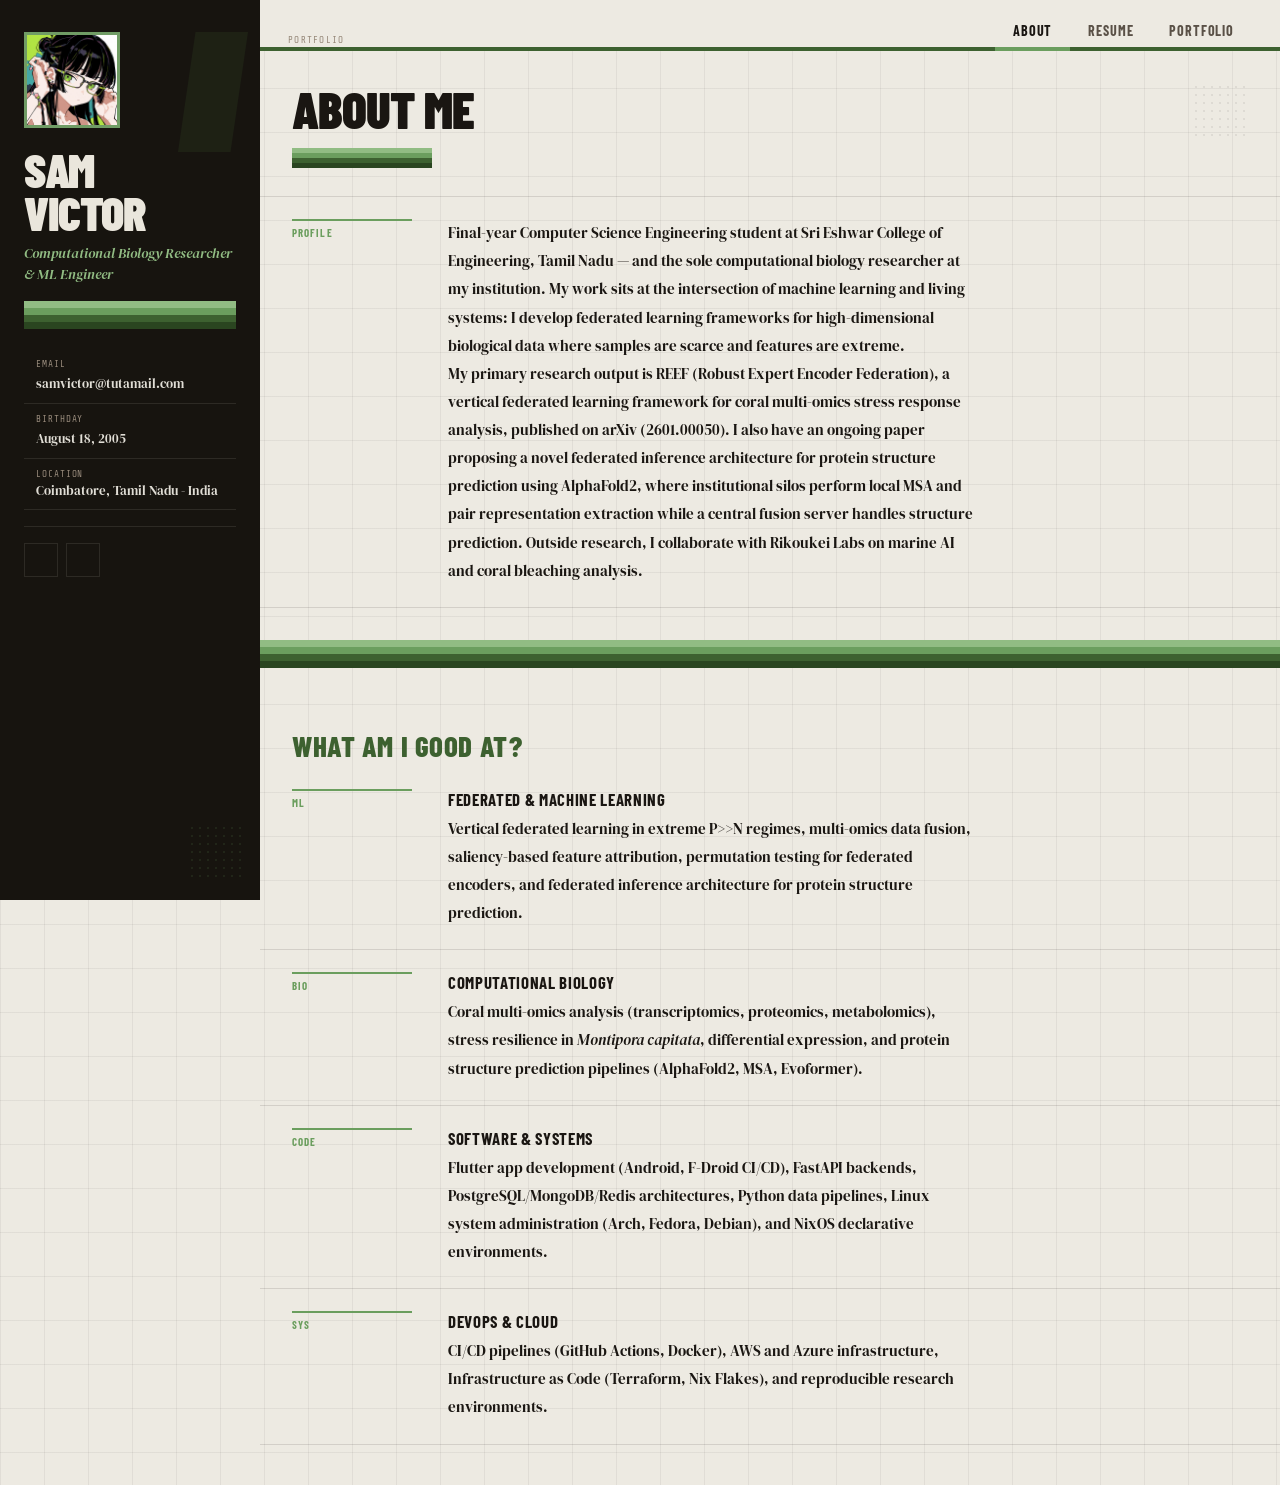
==== commit 041e6592: "minor changes" ====
--- a/index.html
+++ b/index.html
@@ -33,7 +33,7 @@
 
         <div class="sidebar-identity">
           <h1 class="sidebar-name">Sam<br>Victor</h1>
-          <p class="sidebar-role">DevOps &amp; Bioinformatics Engineer</p>
+          <p class="sidebar-role">Computational Biology Researcher &amp; ML Engineer</p>
           <div class="stripe-band" aria-hidden="true">
             <div class="s s1"></div><div class="s s2"></div>
             <div class="s s3"></div><div class="s s4"></div>
@@ -107,7 +107,6 @@
       <nav class="masthead">
         <div class="masthead-id">
           <span class="masthead-label">portfolio</span>
-          <strong class="masthead-name">Sam Victor</strong>
         </div>
         <ul class="navbar-list">
           <li class="navbar-item">
@@ -139,7 +138,10 @@
           <span class="row-label">Profile</span>
           <div class="row-content">
             <p>
-              Greetings visitor. My name is Sam Victor, a DevOps &amp; Bioinformatics Engineer with a passion for creating efficient and scalable systems. With a strong background in both development and operations, I specialize in automating processes, optimizing workflows, and ensuring seamless integration between software development and IT operations.
+              Final-year Computer Science Engineering student at Sri Eshwar College of Engineering, Tamil Nadu — and the sole computational biology researcher at my institution. My work sits at the intersection of machine learning and living systems: I develop federated learning frameworks for high-dimensional biological data where samples are scarce and features are extreme.
+            </p>
+            <p>
+              My primary research output is REEF (Robust Expert Encoder Federation), a vertical federated learning framework for coral multi-omics stress response analysis, published on arXiv (2601.00050). I also have an ongoing paper proposing a novel federated inference architecture for protein structure prediction using AlphaFold2, where institutional silos perform local MSA and pair representation extraction while a central fusion server handles structure prediction. Outside research, I collaborate with Rikoukei Labs on marine AI and coral bleaching analysis.
             </p>
           </div>
         </section>
@@ -154,12 +156,11 @@
           <h3 class="section-subhead">What am I good at?</h3>
 
           <div class="service-row editorial-row">
-            <span class="row-label">SYS</span>
+            <span class="row-label">ML</span>
             <div class="row-content">
-              <h4 class="service-title">DevOps &amp; Cloud Engineering</h4>
+              <h4 class="service-title">Federated &amp; Machine Learning</h4>
               <p class="service-text">
-                CI/CD pipelines (GitHub Actions, Docker, Kubernetes), AWS (S3, EBS, RDS, Lambda), Azure (AZ-104 level concepts),
-                Infrastructure as Code (NixOS, declarative environments)
+                Vertical federated learning in extreme P&gt;&gt;N regimes, multi-omics data fusion, saliency-based feature attribution, permutation testing for federated encoders, and federated inference architecture for protein structure prediction.
               </p>
             </div>
           </div>
@@ -167,9 +168,9 @@
           <div class="service-row editorial-row">
             <span class="row-label">BIO</span>
             <div class="row-content">
-              <h4 class="service-title">Bioinformatics &amp; Computational Biology</h4>
+              <h4 class="service-title">Computational Biology</h4>
               <p class="service-text">
-                Genomics data analysis (differential gene expression, meta-analysis), Coral health genomics (stress resilience, symbiont data integration), Signal analysis and spectroscopy (astrobiology applications)
+                Coral multi-omics analysis (transcriptomics, proteomics, metabolomics), stress resilience in <em>Montipora capitata</em>, differential expression, and protein structure prediction pipelines (AlphaFold2, MSA, Evoformer).
               </p>
             </div>
           </div>
@@ -177,19 +178,19 @@
           <div class="service-row editorial-row">
             <span class="row-label">CODE</span>
             <div class="row-content">
-              <h4 class="service-title">Programming &amp; Tools</h4>
+              <h4 class="service-title">Software &amp; Systems</h4>
               <p class="service-text">
-                Data Pipelines and Streamlit rapid app creation using python, NixOS for reproducible environments, Git, IaC Platforms (Terraform, Bicep, Nix Flakes) Docker, Kubernetes orchestration.
+                Flutter app development (Android, F-Droid CI/CD), FastAPI backends, PostgreSQL/MongoDB/Redis architectures, Python data pipelines, Linux system administration (Arch, Fedora, Debian), and NixOS declarative environments.
               </p>
             </div>
           </div>
 
           <div class="service-row editorial-row">
-            <span class="row-label">RES</span>
+            <span class="row-label">SYS</span>
             <div class="row-content">
-              <h4 class="service-title">Research &amp; Conceptual Strengths</h4>
+              <h4 class="service-title">DevOps &amp; Cloud</h4>
               <p class="service-text">
-                Marine Genomics and focus/keen interest in eDNA sampling, signal analysis, Cross-domain thinking; bridging biology, data science, and cloud systems, Theoretical depth: ability to integrate philosophy/psychology into research narratives.
+                CI/CD pipelines (GitHub Actions, Docker), AWS and Azure infrastructure, Infrastructure as Code (Terraform, Nix Flakes), and reproducible research environments.
               </p>
             </div>
           </div>
@@ -240,6 +241,16 @@
           </header>
           <ol class="timeline-list">
             <li class="timeline-item editorial-row">
+              <span class="row-label">2024–Now</span>
+              <div class="row-content">
+                <h4 class="timeline-item-title">Research Collaborator @ Rikoukei Labs FZ-LLC</h4>
+                <p class="timeline-meta">2024 — Present</p>
+                <p class="timeline-text">
+                  Collaborating on coral bleaching analysis and marine technology AI solutions, applying federated learning and multi-omics methods to real-world reef monitoring challenges.
+                </p>
+              </div>
+            </li>
+            <li class="timeline-item editorial-row">
               <span class="row-label">2025–Now</span>
               <div class="row-content">
                 <h4 class="timeline-item-title">DevOps Intern @ Elevate Labs</h4>
@@ -270,7 +281,17 @@
 
             <li class="skills-item">
               <div class="title-wrapper">
-                <h5 class="h5">Azure Architecture</h5>
+                <h5 class="h5">Federated Learning &amp; Multi-omics</h5>
+                <data value="85">85%</data>
+              </div>
+              <div class="skill-progress-bg">
+                <div class="skill-progress-fill" style="width: 85%;"></div>
+              </div>
+            </li>
+
+            <li class="skills-item">
+              <div class="title-wrapper">
+                <h5 class="h5">Computational Biology &amp; ML</h5>
                 <data value="80">80%</data>
               </div>
               <div class="skill-progress-bg">
@@ -280,31 +301,21 @@
 
             <li class="skills-item">
               <div class="title-wrapper">
-                <h5 class="h5">Linux Administration and CI/CD</h5>
+                <h5 class="h5">Flutter &amp; Mobile Development</h5>
+                <data value="75">75%</data>
+              </div>
+              <div class="skill-progress-bg">
+                <div class="skill-progress-fill" style="width: 75%;"></div>
+              </div>
+            </li>
+
+            <li class="skills-item">
+              <div class="title-wrapper">
+                <h5 class="h5">Linux Administration &amp; DevOps</h5>
                 <data value="70">70%</data>
               </div>
               <div class="skill-progress-bg">
                 <div class="skill-progress-fill" style="width: 70%;"></div>
-              </div>
-            </li>
-
-            <li class="skills-item">
-              <div class="title-wrapper">
-                <h5 class="h5">IT Infrastructure Modelling</h5>
-                <data value="90">90%</data>
-              </div>
-              <div class="skill-progress-bg">
-                <div class="skill-progress-fill" style="width: 90%;"></div>
-              </div>
-            </li>
-
-            <li class="skills-item">
-              <div class="title-wrapper">
-                <h5 class="h5">Bioinformatics and COmputational Biology</h5>
-                <data value="75">75%</data>
-              </div>
-              <div class="skill-progress-bg">
-                <div class="skill-progress-fill" style="width: 75%;"></div>
               </div>
             </li>
 
@@ -330,47 +341,75 @@
           <span class="filter-label">Filter ›</span>
           <ul class="filter-list">
             <li class="filter-item"><button class="active" data-filter-btn>All</button></li>
+            <li class="filter-item"><button data-filter-btn>Federated Learning</button></li>
             <li class="filter-item"><button data-filter-btn>Computational Biology</button></li>
-            <li class="filter-item"><button data-filter-btn>Genomics</button></li>
+            <li class="filter-item"><button data-filter-btn>Mobile App</button></li>
           </ul>
 
           <div class="filter-select-box">
             <button class="filter-select" data-select>
-              <div class="select-value" data-selecct-value>Select category</div>
+              <div class="select-value" data-select-value>Select category</div>
               <div class="select-icon"><ion-icon name="chevron-down"></ion-icon></div>
             </button>
             <ul class="select-list">
               <li class="select-item"><button data-select-item>All</button></li>
+              <li class="select-item"><button data-select-item>Federated Learning</button></li>
               <li class="select-item"><button data-select-item>Computational Biology</button></li>
-              <li class="select-item"><button data-select-item>Genomics</button></li>
+              <li class="select-item"><button data-select-item>Mobile App</button></li>
             </ul>
           </div>
         </div>
 
         <ul class="project-list">
+
+          <li class="project-item active" data-filter-item data-category="Federated Learning">
+            <a href="https://arxiv.org/abs/2601.00050">
+              <figure class="project-img">
+                <div class="project-item-icon-box"><ion-icon name="eye-outline"></ion-icon></div>
+                <img src="./assets/images/project-reef.jpg" alt="REEF Framework" loading="lazy">
+              </figure>
+              <div class="project-meta">
+                <h3 class="project-title">REEF: Robust Expert Encoder Federation</h3>
+                <p class="project-category">Federated Learning</p>
+              </div>
+            </a>
+          </li>
+
+          <li class="project-item active" data-filter-item data-category="Federated Learning">
+            <a href="https://github.com/samvictordr">
+              <figure class="project-img">
+                <div class="project-item-icon-box"><ion-icon name="eye-outline"></ion-icon></div>
+                <img src="./assets/images/project-alphafed.jpg" alt="Federated AlphaFold Inference" loading="lazy">
+              </figure>
+              <div class="project-meta">
+                <h3 class="project-title">Federated Inference for Protein Structure Prediction</h3>
+                <p class="project-category">Federated Learning</p>
+              </div>
+            </a>
+          </li>
+
+          <li class="project-item active" data-filter-item data-category="Mobile App">
+            <a href="https://github.com/samvictordr">
+              <figure class="project-img">
+                <div class="project-item-icon-box"><ion-icon name="eye-outline"></ion-icon></div>
+                <img src="./assets/images/project-ritsu.jpg" alt="Ritsu — osu! Companion App" loading="lazy">
+              </figure>
+              <div class="project-meta">
+                <h3 class="project-title">Ritsu — osu! Companion App</h3>
+                <p class="project-category">Mobile App</p>
+              </div>
+            </a>
+          </li>
 
           <li class="project-item active" data-filter-item data-category="Computational Biology">
             <a href="https://github.com/samvictordr/reefgene-exp-sim">
               <figure class="project-img">
                 <div class="project-item-icon-box"><ion-icon name="eye-outline"></ion-icon></div>
-                <img src="./assets/images/project-1.jpg" alt="Coral Gene expressions simulator" loading="lazy">
+                <img src="./assets/images/project-1.jpg" alt="Coral Gene Expression Simulator" loading="lazy">
               </figure>
               <div class="project-meta">
-                <h3 class="project-title">Coral Gene expressions simulator</h3>
+                <h3 class="project-title">Coral Gene Expression Simulator</h3>
                 <p class="project-category">Computational Biology</p>
-              </div>
-            </a>
-          </li>
-
-          <li class="project-item active" data-filter-item data-category="Genomics">
-            <a href="https://github.com/samvictordr/gene-mut-tracker">
-              <figure class="project-img">
-                <div class="project-item-icon-box"><ion-icon name="eye-outline"></ion-icon></div>
-                <img src="./assets/images/project-2.png" alt="Gene Mutations Tracking and Analysis Portal" loading="lazy">
-              </figure>
-              <div class="project-meta">
-                <h3 class="project-title">Gene Mutations Tracking and Analysis Portal</h3>
-                <p class="project-category">Genomics</p>
               </div>
             </a>
           </li>
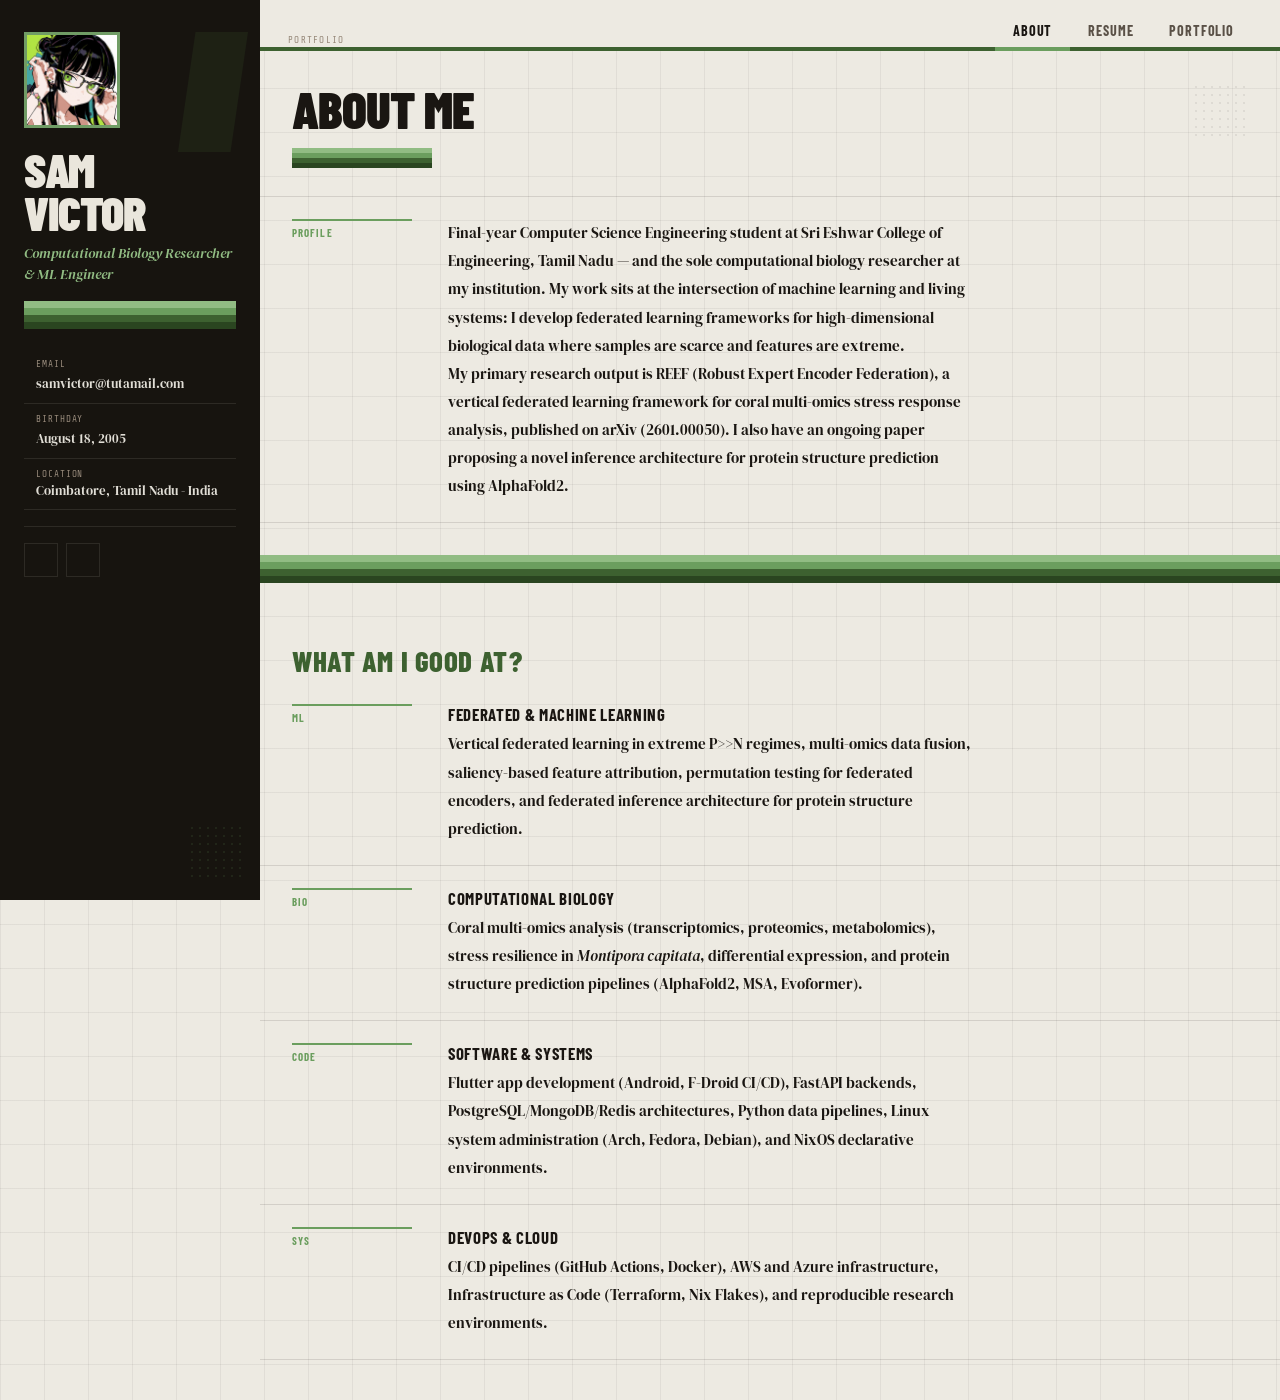
==== commit 59b73f11: "i forgot to save the damn file" ====
--- a/index.html
+++ b/index.html
@@ -141,7 +141,7 @@
               Final-year Computer Science Engineering student at Sri Eshwar College of Engineering, Tamil Nadu — and the sole computational biology researcher at my institution. My work sits at the intersection of machine learning and living systems: I develop federated learning frameworks for high-dimensional biological data where samples are scarce and features are extreme.
             </p>
             <p>
-              My primary research output is REEF (Robust Expert Encoder Federation), a vertical federated learning framework for coral multi-omics stress response analysis, published on arXiv (2601.00050). I also have an ongoing paper proposing a novel federated inference architecture for protein structure prediction using AlphaFold2, where institutional silos perform local MSA and pair representation extraction while a central fusion server handles structure prediction. Outside research, I collaborate with Rikoukei Labs on marine AI and coral bleaching analysis.
+              My primary research output is REEF (Robust Expert Encoder Federation), a vertical federated learning framework for coral multi-omics stress response analysis, published on arXiv (2601.00050). I also have an ongoing paper proposing a novel inference architecture for protein structure prediction using AlphaFold2.
             </p>
           </div>
         </section>
@@ -241,22 +241,12 @@
           </header>
           <ol class="timeline-list">
             <li class="timeline-item editorial-row">
-              <span class="row-label">2024–Now</span>
+              <span class="row-label">2025–Now</span>
               <div class="row-content">
-                <h4 class="timeline-item-title">Research Collaborator @ Rikoukei Labs FZ-LLC</h4>
-                <p class="timeline-meta">2024 — Present</p>
+                <h4 class="timeline-item-title">Principal Architect @ Rikoukei Labs FZ-LLC</h4>
+                <p class="timeline-meta">2025 — Present</p>
                 <p class="timeline-text">
                   Collaborating on coral bleaching analysis and marine technology AI solutions, applying federated learning and multi-omics methods to real-world reef monitoring challenges.
-                </p>
-              </div>
-            </li>
-            <li class="timeline-item editorial-row">
-              <span class="row-label">2025–Now</span>
-              <div class="row-content">
-                <h4 class="timeline-item-title">DevOps Intern @ Elevate Labs</h4>
-                <p class="timeline-meta">August 4, 2025 — Present</p>
-                <p class="timeline-text">
-                  Assisting in the development and deployment of CI/CD pipelines, automated testing, and infrastructure management using tools like Docker and Kubernetes.
                 </p>
               </div>
             </li>
@@ -375,19 +365,6 @@
             </a>
           </li>
 
-          <li class="project-item active" data-filter-item data-category="Federated Learning">
-            <a href="https://github.com/samvictordr">
-              <figure class="project-img">
-                <div class="project-item-icon-box"><ion-icon name="eye-outline"></ion-icon></div>
-                <img src="./assets/images/project-alphafed.jpg" alt="Federated AlphaFold Inference" loading="lazy">
-              </figure>
-              <div class="project-meta">
-                <h3 class="project-title">Federated Inference for Protein Structure Prediction</h3>
-                <p class="project-category">Federated Learning</p>
-              </div>
-            </a>
-          </li>
-
           <li class="project-item active" data-filter-item data-category="Mobile App">
             <a href="https://github.com/samvictordr">
               <figure class="project-img">
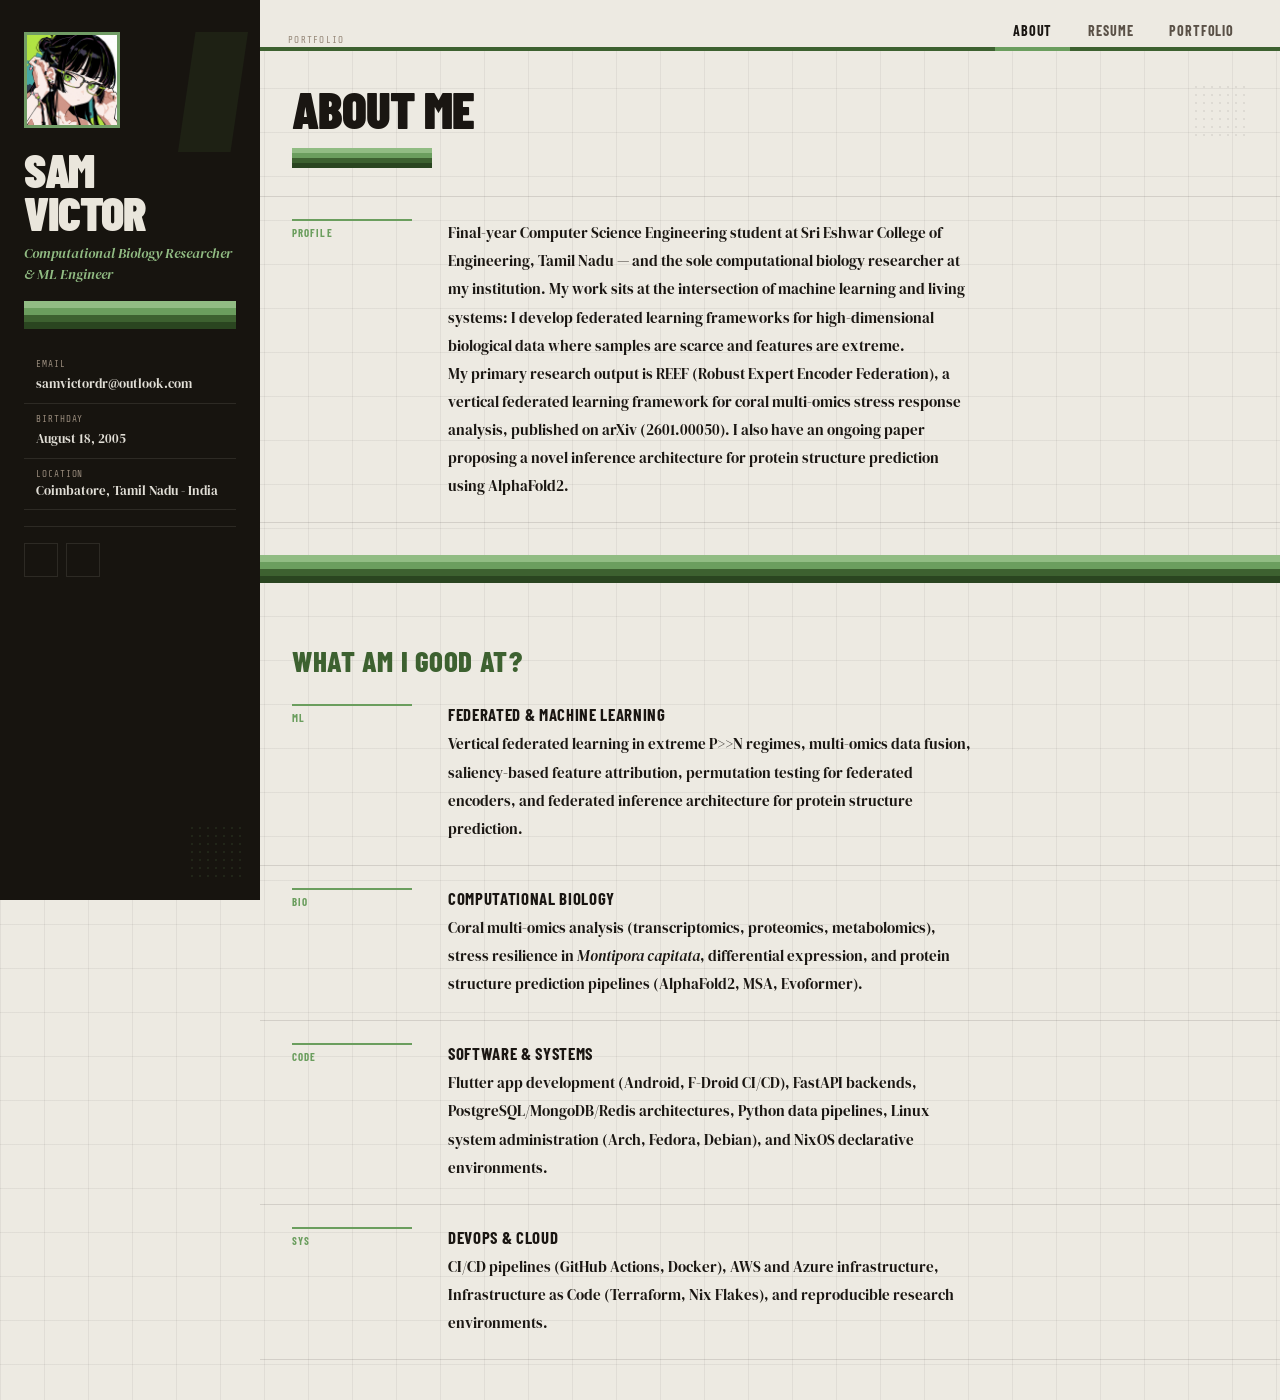
==== commit d2964e9e: "change email, forgot tutamail password" ====
--- a/index.html
+++ b/index.html
@@ -53,7 +53,7 @@
               <div class="icon-box"><ion-icon name="mail-outline"></ion-icon></div>
               <div class="contact-info">
                 <p class="contact-title">Email</p>
-                <a href="mailto:samvictor@tutamail.com" class="contact-link">samvictor@tutamail.com</a>
+                <a href="mailto:samvictordr@outlook.com" class="contact-link">samvictordr@outlook.com</a>
               </div>
             </li>
 
